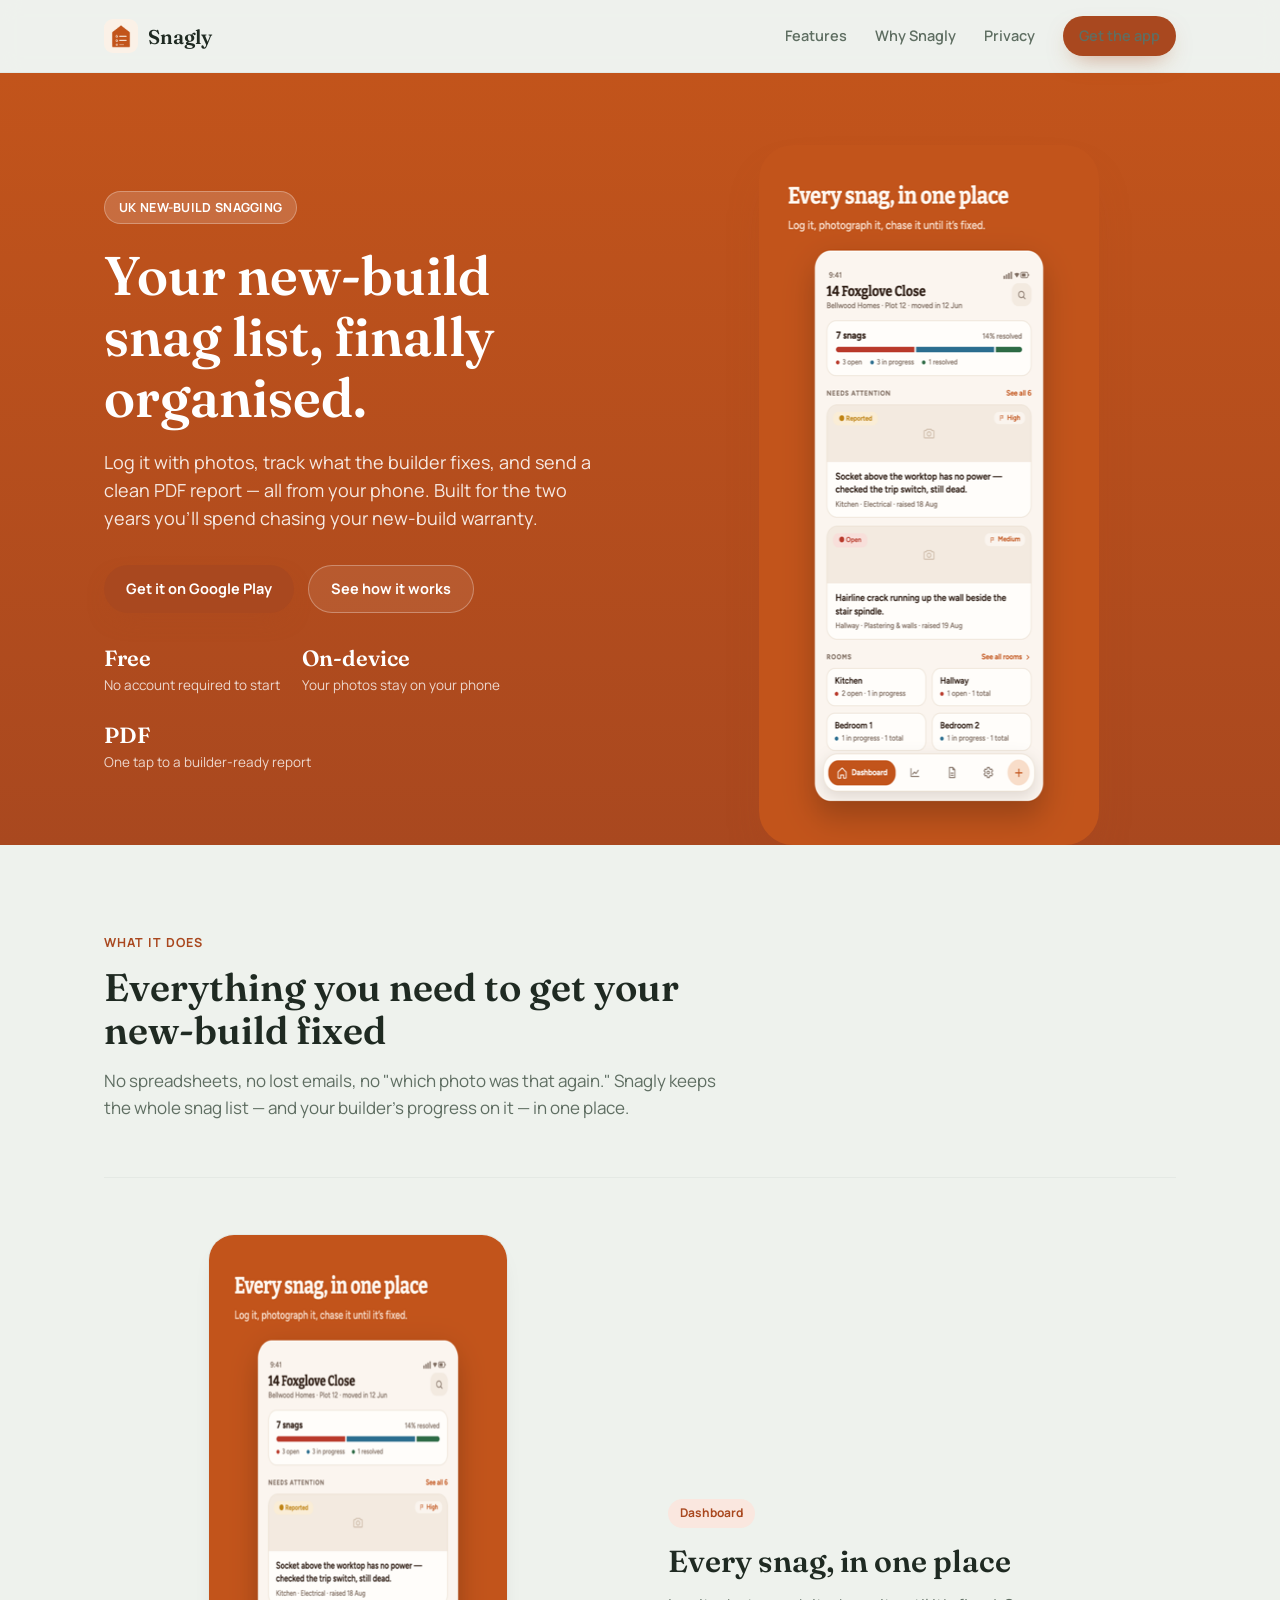
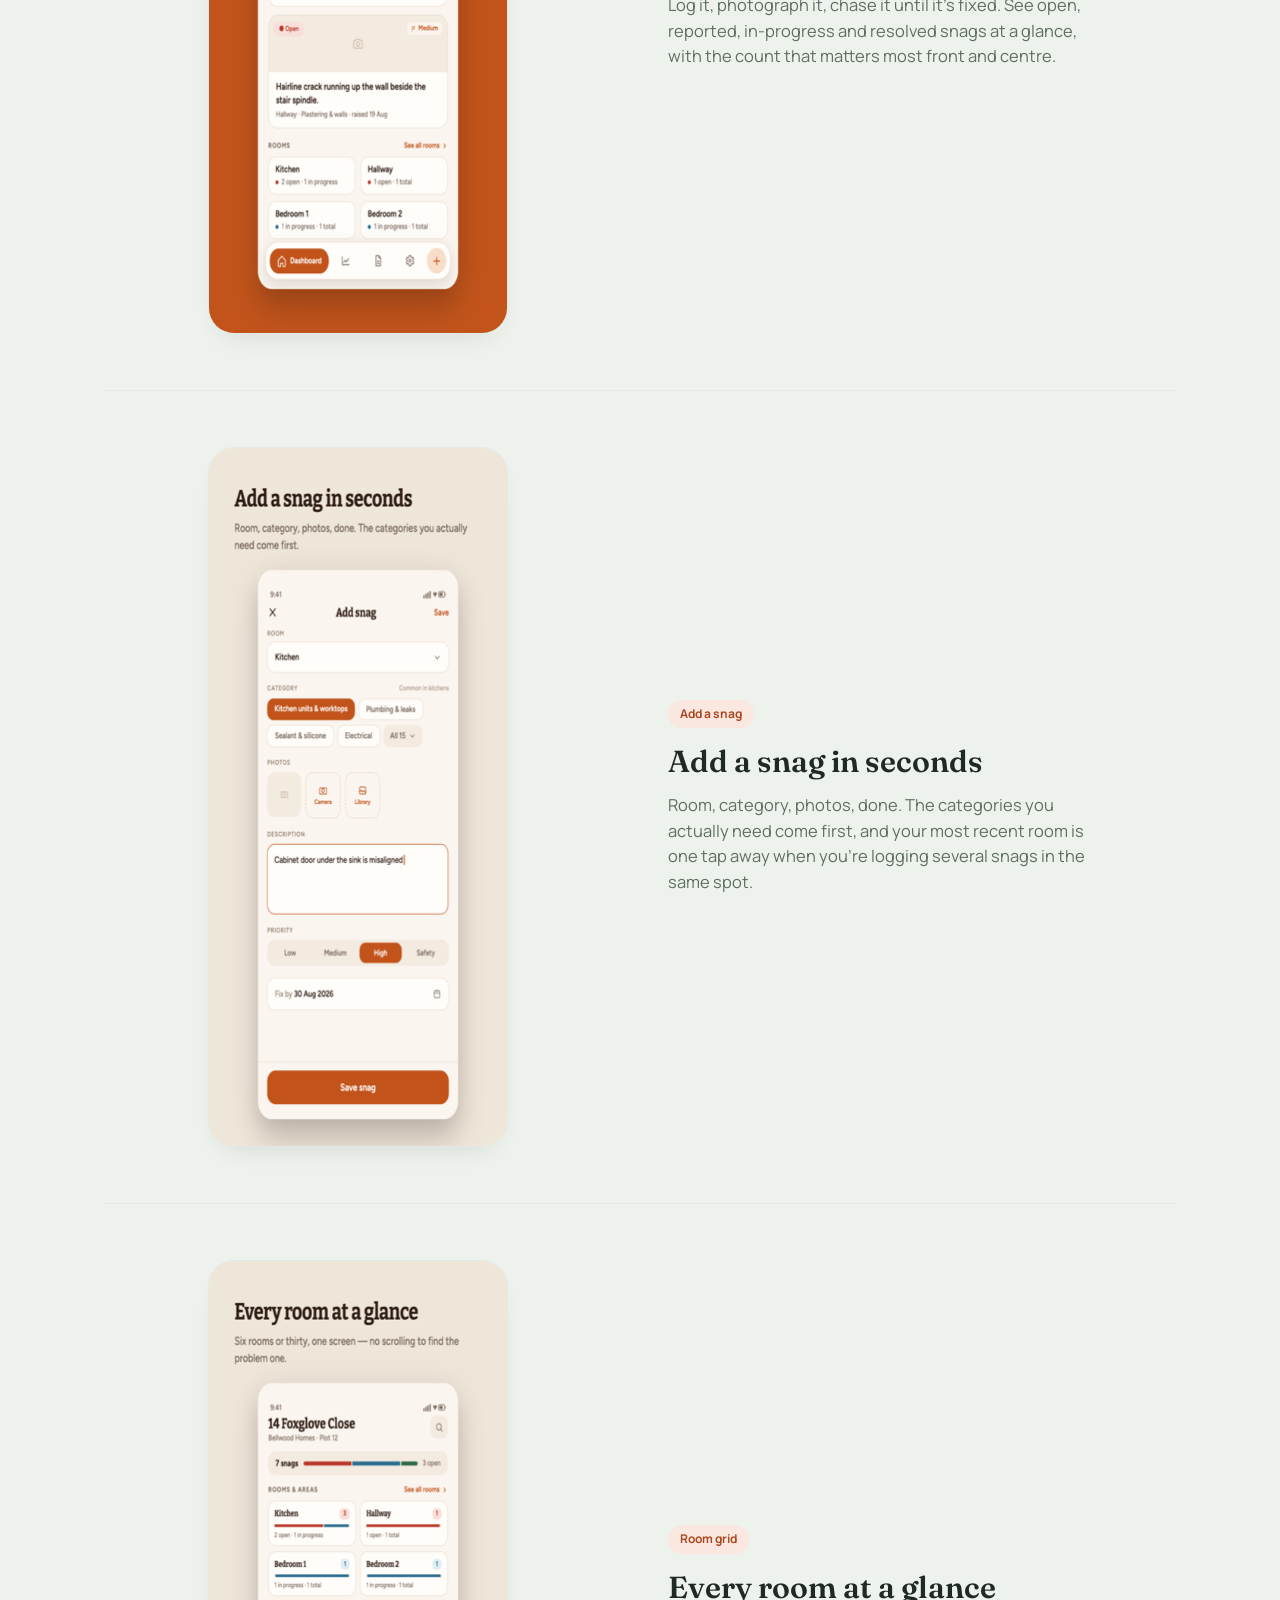
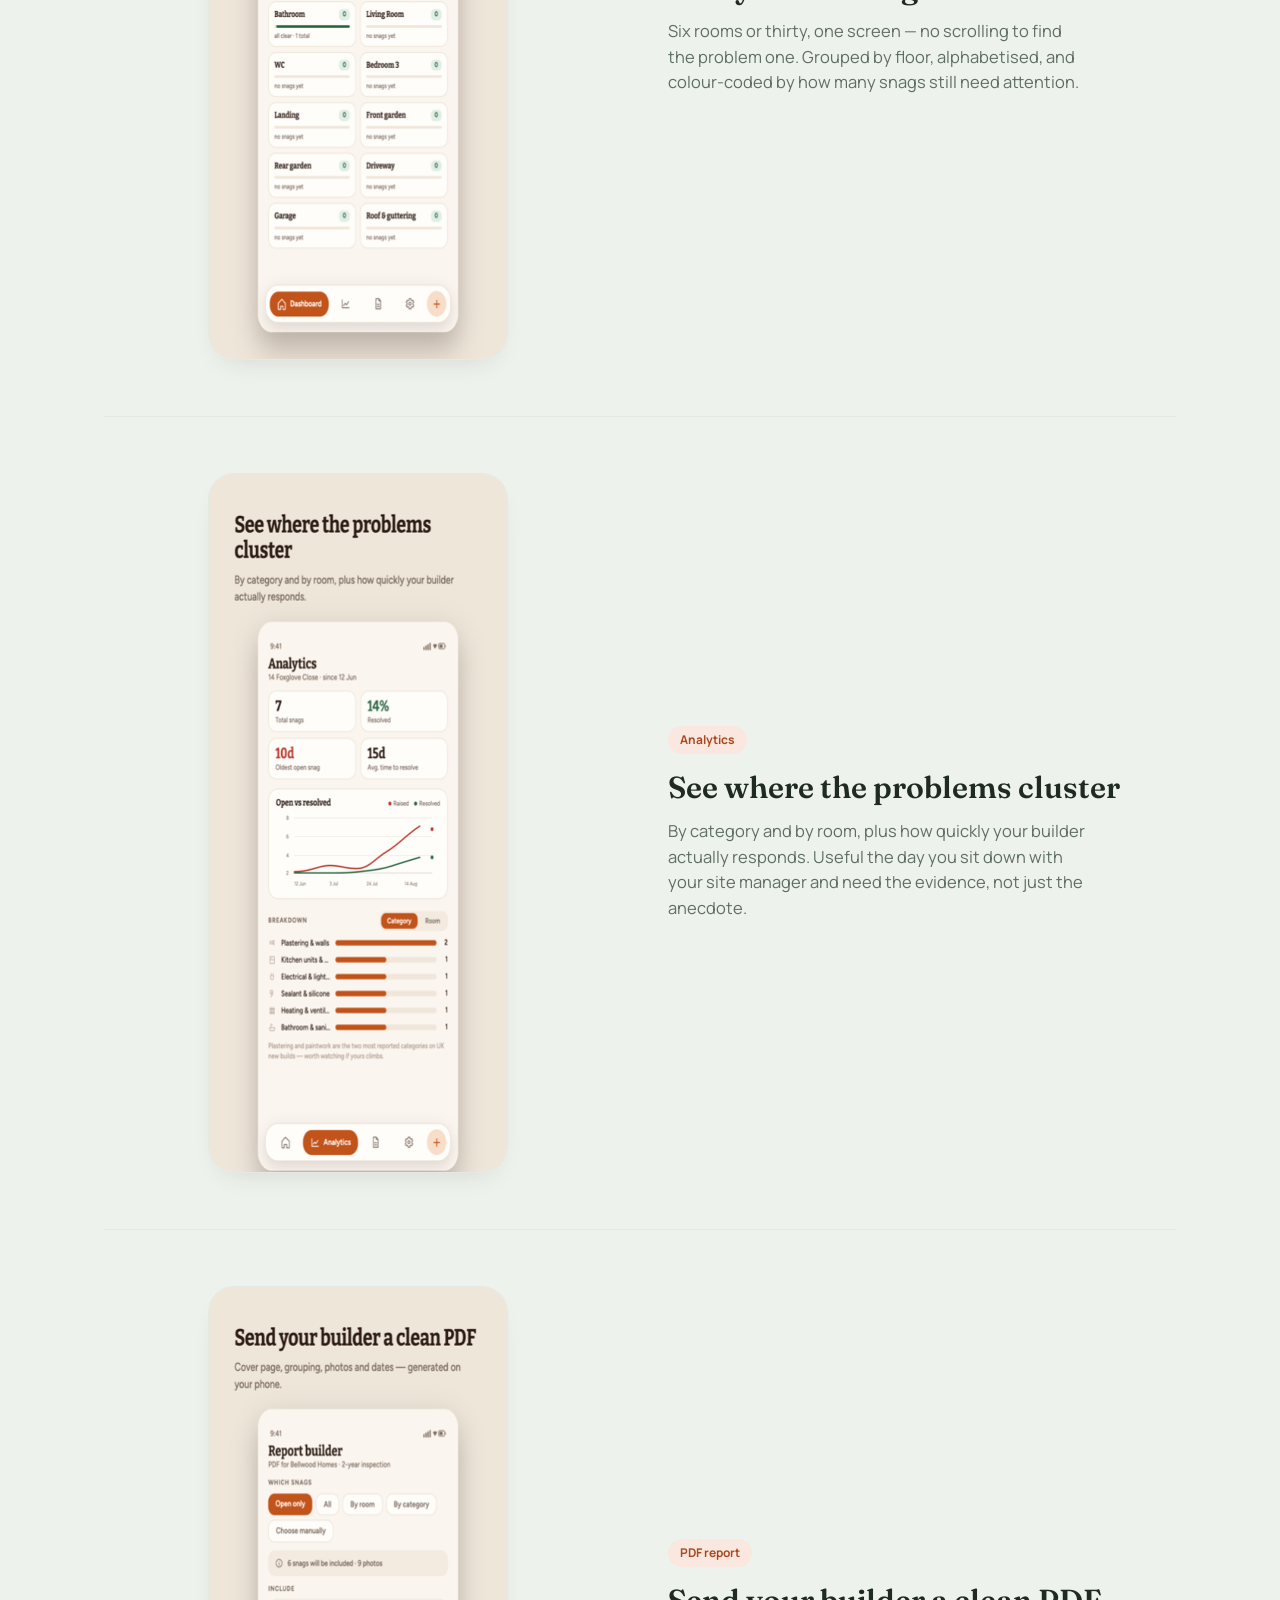
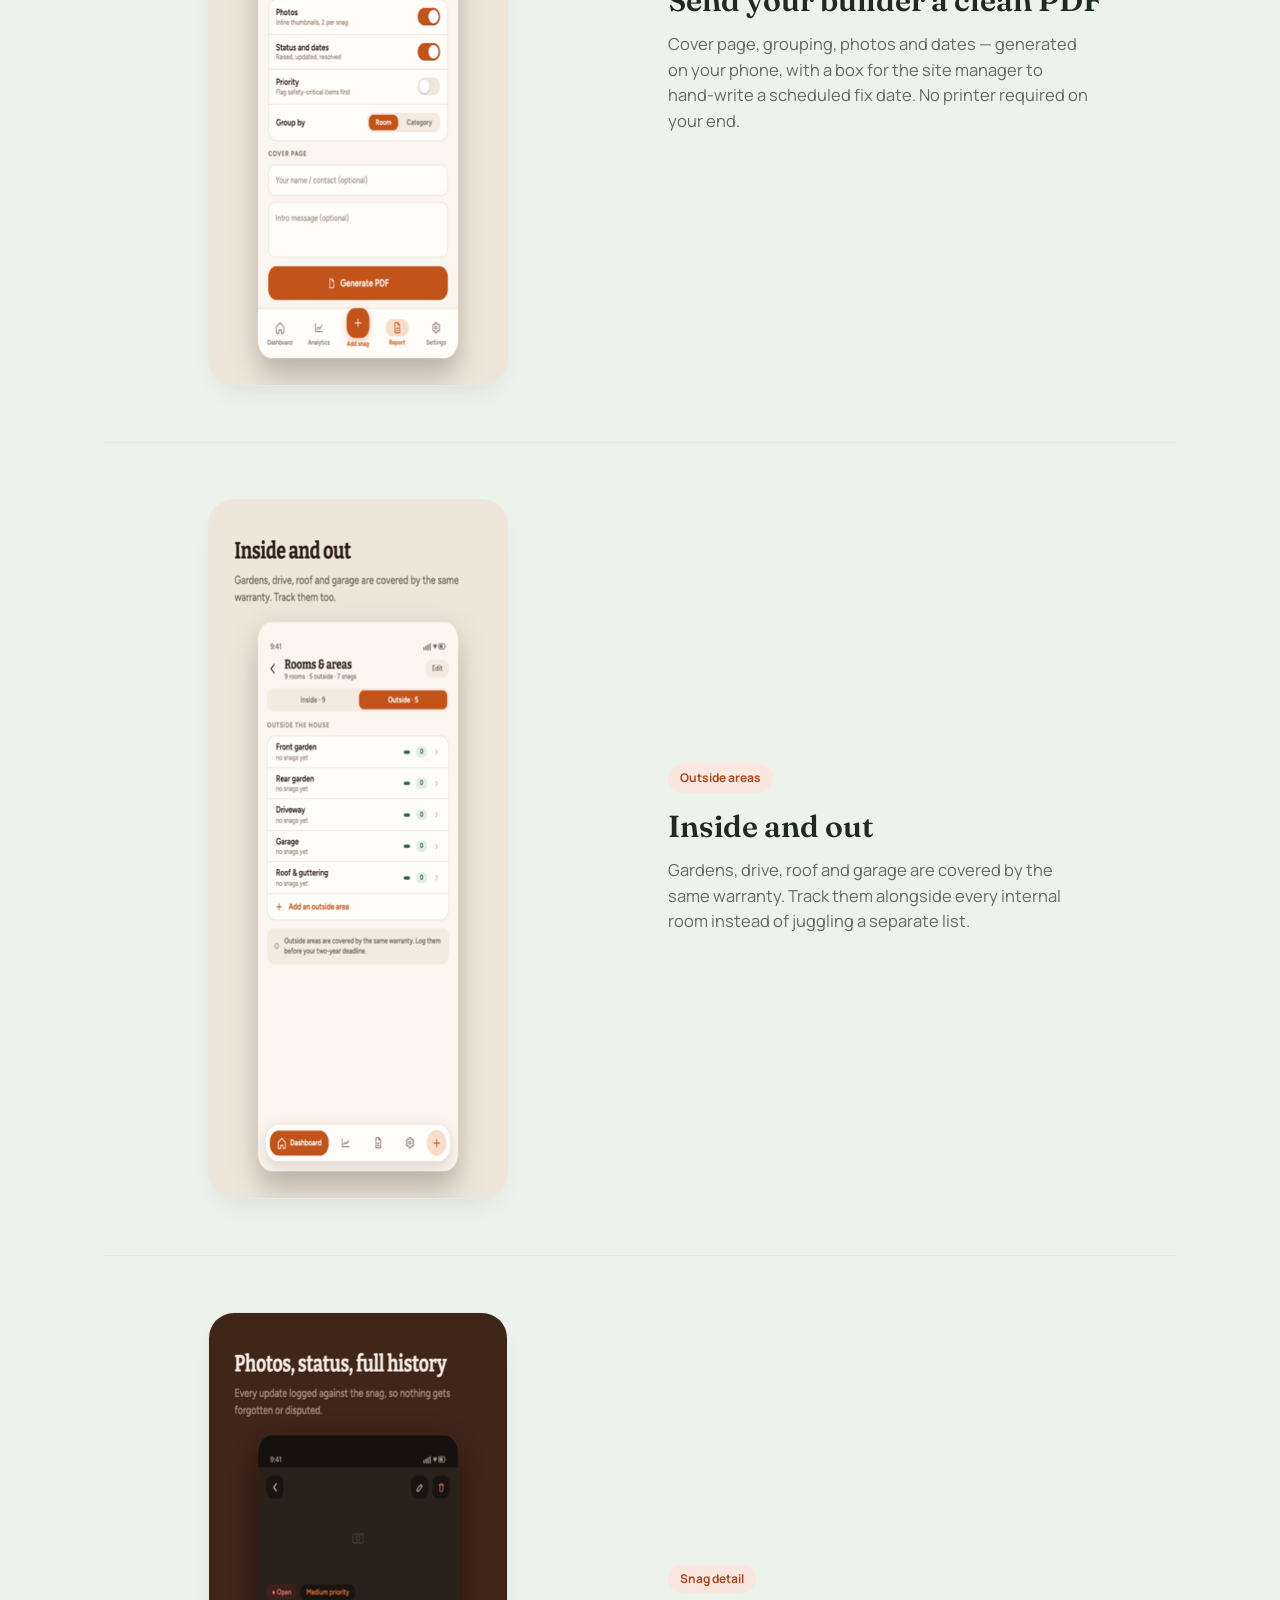
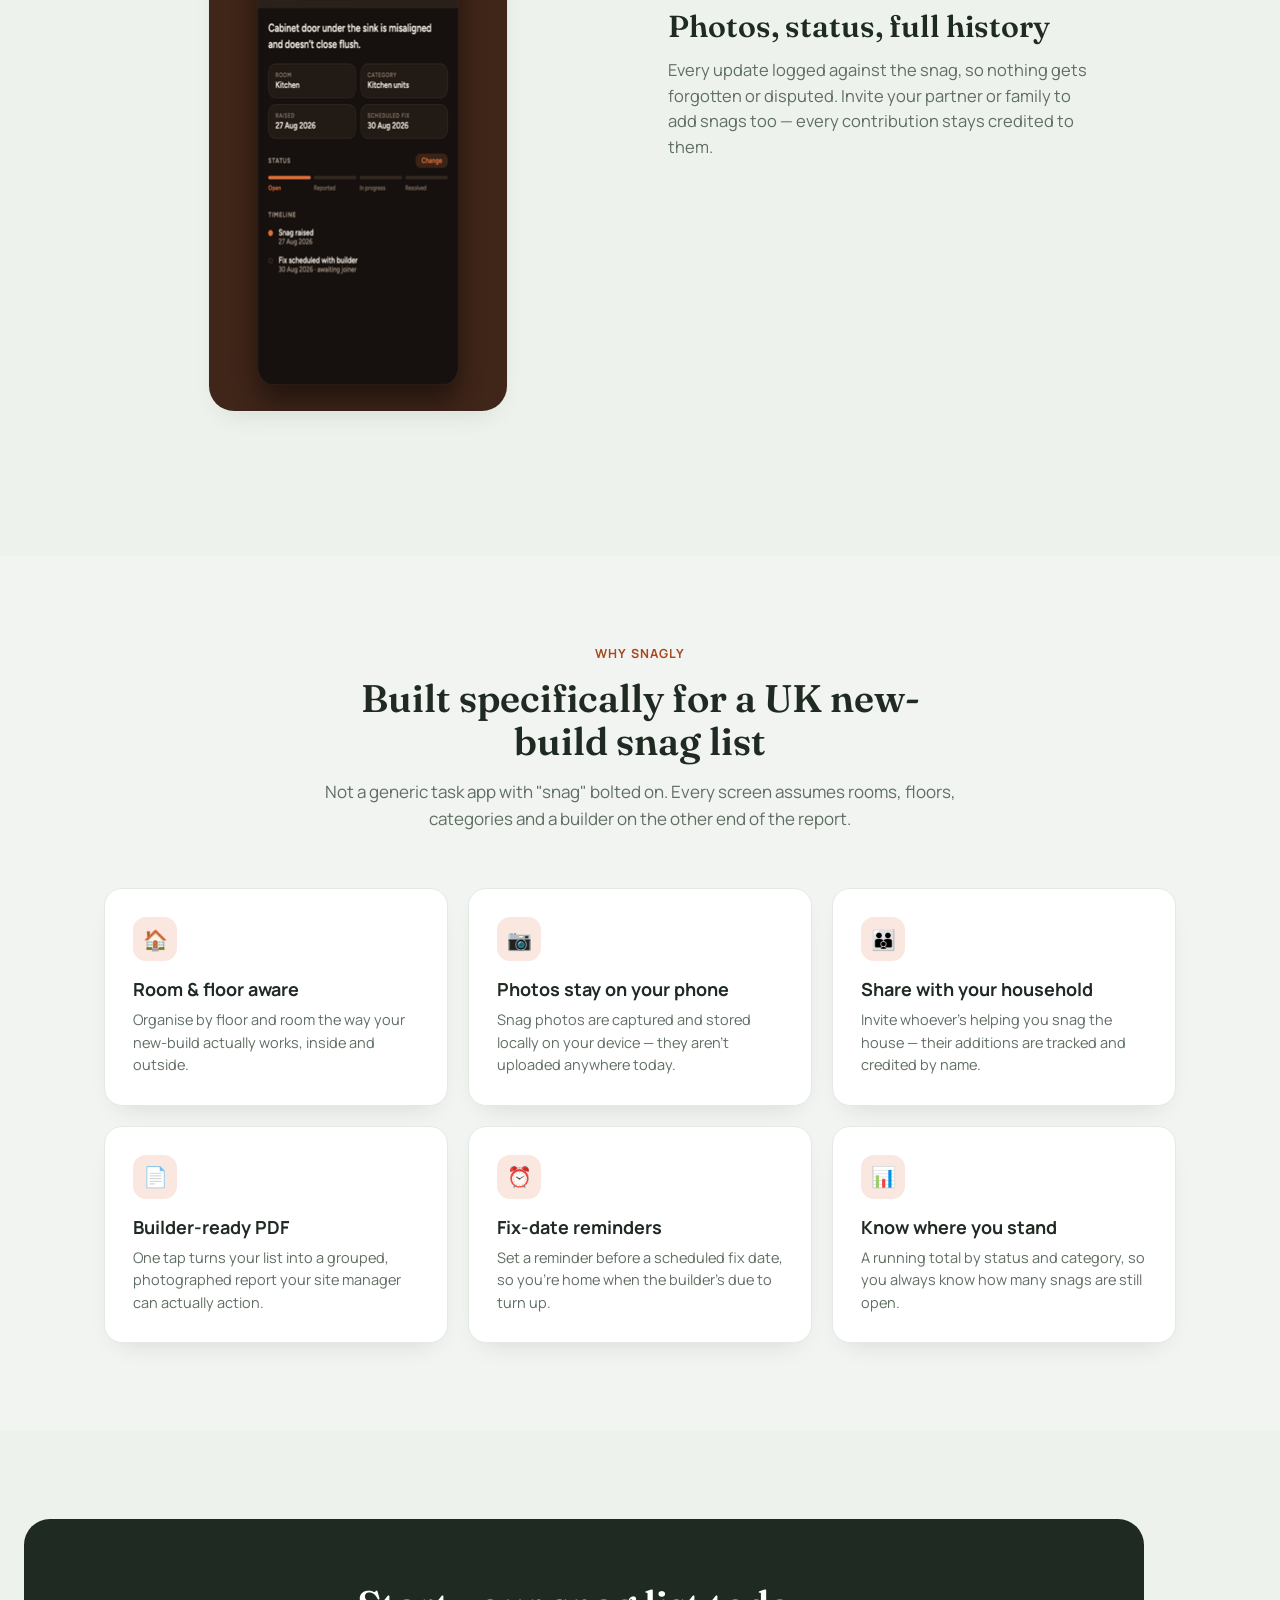
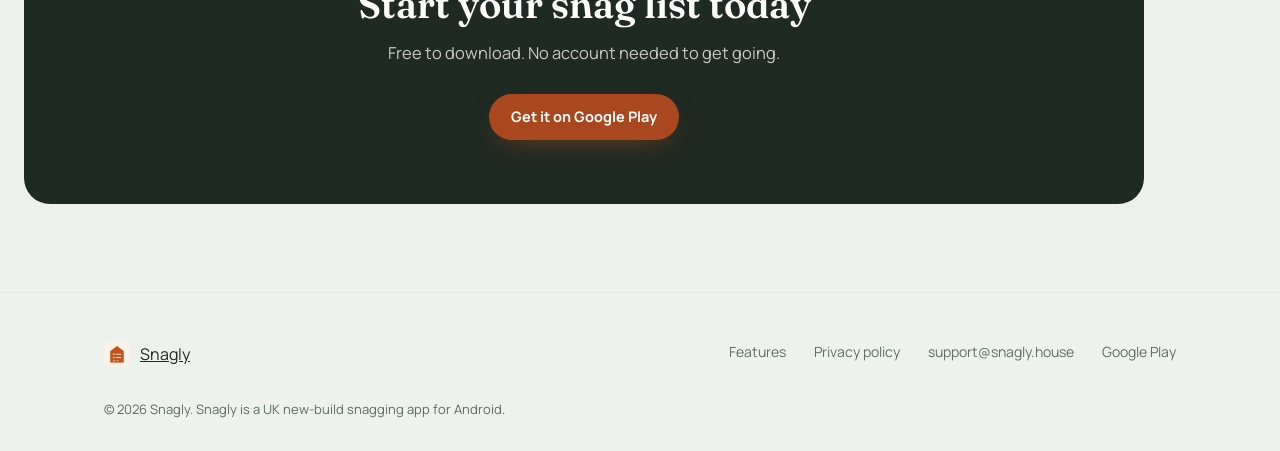
==== index.html @ 3ed6e21a "feat: add Snagly marketing site and privacy policy Landing page and privacy policy for the Play Stor" ====
<!DOCTYPE html>
<html lang="en-GB">
<head>
  <meta charset="UTF-8" />
  <meta name="viewport" content="width=device-width, initial-scale=1" />
  <title>Snagly — Your new-build snag list, finally organised</title>
  <meta name="description" content="Snagly is the UK new-build snagging app. Log defects with photos, track what your builder fixes, and send a clean PDF snag report — straight from your phone." />
  <link rel="canonical" href="https://snagly.house/" />

  <!-- Open Graph -->
  <meta property="og:type" content="website" />
  <meta property="og:site_name" content="Snagly" />
  <meta property="og:title" content="Snagly — Your new-build snag list, finally organised" />
  <meta property="og:description" content="Log it with photos, track what the builder fixes, send a clean PDF report. The snagging app built for UK new-build homeowners." />
  <meta property="og:url" content="https://snagly.house/" />
  <meta property="og:image" content="https://snagly.house/assets/img/icons/icon-512.png" />
  <meta property="og:locale" content="en_GB" />

  <!-- Twitter -->
  <meta name="twitter:card" content="summary_large_image" />
  <meta name="twitter:title" content="Snagly — Your new-build snag list, finally organised" />
  <meta name="twitter:description" content="Log it with photos, track what the builder fixes, send a clean PDF report." />
  <meta name="twitter:image" content="https://snagly.house/assets/img/icons/icon-512.png" />

  <link rel="icon" type="image/png" sizes="32x32" href="assets/img/icons/favicon-32.png" />
  <link rel="apple-touch-icon" href="assets/img/icons/apple-touch-icon.png" />
  <link rel="stylesheet" href="assets/css/style.css" />

  <link rel="preconnect" href="https://fonts.googleapis.com" />
  <link rel="preconnect" href="https://fonts.gstatic.com" crossorigin />
  <link href="https://fonts.googleapis.com/css2?family=Fraunces:opsz,wght@9..144,500;9..144,600;9..144,700&family=Manrope:wght@400;500;600;700;800&display=swap" rel="stylesheet" />

  <script type="application/ld+json">
  {
    "@context": "https://schema.org",
    "@type": "MobileApplication",
    "name": "Snagly",
    "applicationCategory": "Utilities",
    "operatingSystem": "Android",
    "description": "Snagly is the UK new-build snagging app. Log defects with photos, track what your builder fixes, and send a clean PDF snag report straight from your phone.",
    "url": "https://snagly.house/",
    "image": "https://snagly.house/assets/img/icons/icon-512.png",
    "offers": {
      "@type": "Offer",
      "price": "0",
      "priceCurrency": "GBP"
    }
  }
  </script>
</head>
<body>
  <a class="visually-hidden" href="#main">Skip to content</a>

  <header class="site-header">
    <div class="wrap">
      <a class="brand" href="/">
        <img src="assets/img/icons/icon-192.png" alt="" width="34" height="34" />
        <span>Snagly</span>
      </a>
      <nav class="site-nav" aria-label="Primary">
        <a href="#features">Features</a>
        <a href="#why">Why Snagly</a>
        <a href="privacy.html">Privacy</a>
        <a class="btn btn-primary btn-sm" href="https://play.google.com/store/apps/details?id=com.snagly.snagly">Get the app</a>
      </nav>
    </div>
  </header>

  <main id="main">
    <section class="hero">
      <div class="wrap">
        <div class="hero-copy">
          <span class="eyebrow">UK new-build snagging</span>
          <h1>Your new-build snag list, finally organised.</h1>
          <p class="hero-sub">Log it with photos, track what the builder fixes, and send a clean PDF report — all from your phone. Built for the two years you'll spend chasing your new-build warranty.</p>
          <div class="hero-ctas">
            <a class="btn btn-primary" href="https://play.google.com/store/apps/details?id=com.snagly.snagly">Get it on Google Play</a>
            <a class="btn btn-ghost" href="#features">See how it works</a>
          </div>
          <div class="hero-proof">
            <div><strong>Free</strong>No account required to start</div>
            <div><strong>On-device</strong>Your photos stay on your phone</div>
            <div><strong>PDF</strong>One tap to a builder-ready report</div>
          </div>
        </div>
        <div class="hero-shot">
          <img src="assets/img/screenshots/dashboard.png" alt="Snagly dashboard showing every logged snag grouped by status" width="393" height="700" loading="eager" />
        </div>
      </div>
    </section>

    <section id="features">
      <div class="wrap">
        <div class="section-head">
          <span class="section-label">What it does</span>
          <h2>Everything you need to get your new-build fixed</h2>
          <p>No spreadsheets, no lost emails, no "which photo was that again." Snagly keeps the whole snag list — and your builder's progress on it — in one place.</p>
        </div>

        <div class="feature-row">
          <div class="feature-shot">
            <img src="assets/img/screenshots/dashboard.png" alt="Dashboard listing every snag with its room, status and photo count" width="393" height="700" loading="lazy" />
          </div>
          <div class="feature-copy">
            <span class="feature-kicker">Dashboard</span>
            <h3>Every snag, in one place</h3>
            <p>Log it, photograph it, chase it until it's fixed. See open, reported, in-progress and resolved snags at a glance, with the count that matters most front and centre.</p>
          </div>
        </div>

        <div class="feature-row reverse">
          <div class="feature-shot">
            <img src="assets/img/screenshots/add-snag.png" alt="Add snag screen with room, category and photo picker" width="393" height="700" loading="lazy" />
          </div>
          <div class="feature-copy">
            <span class="feature-kicker">Add a snag</span>
            <h3>Add a snag in seconds</h3>
            <p>Room, category, photos, done. The categories you actually need come first, and your most recent room is one tap away when you're logging several snags in the same spot.</p>
          </div>
        </div>

        <div class="feature-row">
          <div class="feature-shot">
            <img src="assets/img/screenshots/room-grid.png" alt="Room grid showing every room and its snag count, organised by floor" width="393" height="700" loading="lazy" />
          </div>
          <div class="feature-copy">
            <span class="feature-kicker">Room grid</span>
            <h3>Every room at a glance</h3>
            <p>Six rooms or thirty, one screen — no scrolling to find the problem one. Grouped by floor, alphabetised, and colour-coded by how many snags still need attention.</p>
          </div>
        </div>

        <div class="feature-row reverse">
          <div class="feature-shot">
            <img src="assets/img/screenshots/analytics.png" alt="Analytics screen showing snag counts by category and by room" width="393" height="700" loading="lazy" />
          </div>
          <div class="feature-copy">
            <span class="feature-kicker">Analytics</span>
            <h3>See where the problems cluster</h3>
            <p>By category and by room, plus how quickly your builder actually responds. Useful the day you sit down with your site manager and need the evidence, not just the anecdote.</p>
          </div>
        </div>

        <div class="feature-row">
          <div class="feature-shot">
            <img src="assets/img/screenshots/report.png" alt="Generated PDF snag report with cover page and grouped snags" width="393" height="700" loading="lazy" />
          </div>
          <div class="feature-copy">
            <span class="feature-kicker">PDF report</span>
            <h3>Send your builder a clean PDF</h3>
            <p>Cover page, grouping, photos and dates — generated on your phone, with a box for the site manager to hand-write a scheduled fix date. No printer required on your end.</p>
          </div>
        </div>

        <div class="feature-row reverse">
          <div class="feature-shot">
            <img src="assets/img/screenshots/outside.png" alt="Outside areas screen covering garden, driveway, roof and garage" width="393" height="700" loading="lazy" />
          </div>
          <div class="feature-copy">
            <span class="feature-kicker">Outside areas</span>
            <h3>Inside and out</h3>
            <p>Gardens, drive, roof and garage are covered by the same warranty. Track them alongside every internal room instead of juggling a separate list.</p>
          </div>
        </div>

        <div class="feature-row">
          <div class="feature-shot">
            <img src="assets/img/screenshots/snag-detail.png" alt="Snag detail screen with photos, status history and timeline" width="393" height="700" loading="lazy" />
          </div>
          <div class="feature-copy">
            <span class="feature-kicker">Snag detail</span>
            <h3>Photos, status, full history</h3>
            <p>Every update logged against the snag, so nothing gets forgotten or disputed. Invite your partner or family to add snags too — every contribution stays credited to them.</p>
          </div>
        </div>
      </div>
    </section>

    <section id="why" style="background: var(--surface-elevated);">
      <div class="wrap">
        <div class="section-head center">
          <span class="section-label">Why Snagly</span>
          <h2>Built specifically for a UK new-build snag list</h2>
          <p>Not a generic task app with "snag" bolted on. Every screen assumes rooms, floors, categories and a builder on the other end of the report.</p>
        </div>
        <div class="card-grid">
          <div class="card">
            <div class="card-icon">🏠</div>
            <h3>Room &amp; floor aware</h3>
            <p>Organise by floor and room the way your new-build actually works, inside and outside.</p>
          </div>
          <div class="card">
            <div class="card-icon">📷</div>
            <h3>Photos stay on your phone</h3>
            <p>Snag photos are captured and stored locally on your device — they aren't uploaded anywhere today.</p>
          </div>
          <div class="card">
            <div class="card-icon">👪</div>
            <h3>Share with your household</h3>
            <p>Invite whoever's helping you snag the house — their additions are tracked and credited by name.</p>
          </div>
          <div class="card">
            <div class="card-icon">📄</div>
            <h3>Builder-ready PDF</h3>
            <p>One tap turns your list into a grouped, photographed report your site manager can actually action.</p>
          </div>
          <div class="card">
            <div class="card-icon">⏰</div>
            <h3>Fix-date reminders</h3>
            <p>Set a reminder before a scheduled fix date, so you're home when the builder's due to turn up.</p>
          </div>
          <div class="card">
            <div class="card-icon">📊</div>
            <h3>Know where you stand</h3>
            <p>A running total by status and category, so you always know how many snags are still open.</p>
          </div>
        </div>
      </div>
    </section>

    <section aria-labelledby="cta-heading">
      <div class="cta-band wrap" style="padding-left:0;padding-right:0;">
        <h2 id="cta-heading">Start your snag list today</h2>
        <p>Free to download. No account needed to get going.</p>
        <div class="hero-ctas">
          <a class="btn btn-primary" href="https://play.google.com/store/apps/details?id=com.snagly.snagly">Get it on Google Play</a>
        </div>
      </div>
    </section>
  </main>

  <footer class="site-footer">
    <div class="wrap">
      <div class="footer-grid">
        <a class="footer-brand" href="/">
          <img src="assets/img/icons/icon-192.png" alt="" width="26" height="26" />
          <span>Snagly</span>
        </a>
        <nav class="footer-links" aria-label="Footer">
          <a href="#features">Features</a>
          <a href="privacy.html">Privacy policy</a>
          <a href="mailto:support@snagly.house">support@snagly.house</a>
          <a href="https://play.google.com/store/apps/details?id=com.snagly.snagly">Google Play</a>
        </nav>
      </div>
      <p class="footer-meta">© 2026 Snagly. Snagly is a UK new-build snagging app for Android.</p>
    </div>
  </footer>
</body>
</html>
---- assets/css/style.css ----
/* Snagly marketing site — tactile palette, matching the app's own theme
   (lib/theme/app_colors.dart, app_typography.dart). Light mode only; the
   app's dark tokens aren't reproduced here since a marketing site doesn't
   need to track system theme the way the product does. */

:root {
  --bg: #eef2ed;
  --surface: #ffffff;
  --surface-elevated: #f1f4f1;
  --border: #e4e9e4;
  --text-primary: #1f2a22;
  --text-secondary: #5f6e62;
  --text-tertiary: #5c6a60;
  --accent: #a9481f;
  --accent-on: #ffffff;
  --accent-subtle: #fae7df;
  --status-open: #c0492f;
  --status-open-bg: #fbe4dc;
  --status-reported: #c08415;
  --status-reported-bg: #faedd6;
  --status-progress: #2f6d8c;
  --status-progress-bg: #e4eef4;
  --status-resolved: #3e7a55;
  --status-resolved-bg: #e3f0e7;
  --radius-lg: 26px;
  --radius-md: 18px;
  --radius-sm: 12px;
  --shadow-card: 0 12px 28px -16px rgba(31, 42, 34, 0.18);
  --shadow-hero: 0 24px 48px -20px rgba(169, 72, 31, 0.35);
  --max-width: 1120px;
}

* {
  box-sizing: border-box;
}

html {
  scroll-behavior: smooth;
}

body {
  margin: 0;
  background: var(--bg);
  color: var(--text-primary);
  font-family: "Manrope", -apple-system, BlinkMacSystemFont, "Segoe UI",
    sans-serif;
  font-size: 16px;
  line-height: 1.55;
  -webkit-font-smoothing: antialiased;
}

h1,
h2,
h3,
.font-display {
  font-family: "Fraunces", Georgia, "Times New Roman", serif;
  font-weight: 600;
  line-height: 1.12;
  color: var(--text-primary);
  margin: 0;
}

p {
  margin: 0;
}

a {
  color: inherit;
}

img {
  max-width: 100%;
  display: block;
}

.wrap {
  width: 100%;
  max-width: var(--max-width);
  margin: 0 auto;
  padding: 0 24px;
}

.visually-hidden {
  position: absolute;
  width: 1px;
  height: 1px;
  padding: 0;
  margin: -1px;
  overflow: hidden;
  clip: rect(0, 0, 0, 0);
  white-space: nowrap;
  border: 0;
}

/* ---------- Header ---------- */

.site-header {
  position: sticky;
  top: 0;
  z-index: 20;
  background: rgba(238, 242, 237, 0.86);
  backdrop-filter: blur(10px);
  -webkit-backdrop-filter: blur(10px);
  border-bottom: 1px solid var(--border);
}

.site-header .wrap {
  display: flex;
  align-items: center;
  justify-content: space-between;
  height: 72px;
}

.brand {
  display: flex;
  align-items: center;
  gap: 10px;
  text-decoration: none;
}

.brand img {
  width: 34px;
  height: 34px;
  border-radius: 9px;
}

.brand span {
  font-family: "Fraunces", serif;
  font-weight: 600;
  font-size: 20px;
  color: var(--text-primary);
}

.site-nav {
  display: flex;
  align-items: center;
  gap: 28px;
}

.site-nav a {
  text-decoration: none;
  color: var(--text-secondary);
  font-weight: 600;
  font-size: 14.5px;
}

.site-nav a:hover {
  color: var(--accent);
}

.btn {
  display: inline-flex;
  align-items: center;
  justify-content: center;
  gap: 8px;
  padding: 12px 22px;
  border-radius: 999px;
  font-weight: 700;
  font-size: 14.5px;
  text-decoration: none;
  border: none;
  cursor: pointer;
  transition: transform 0.15s ease, box-shadow 0.15s ease;
}

.btn-primary {
  background: var(--accent);
  color: var(--accent-on);
  box-shadow: 0 10px 24px -10px rgba(169, 72, 31, 0.55);
}

.btn-primary:hover {
  transform: translateY(-1px);
  box-shadow: 0 14px 30px -12px rgba(169, 72, 31, 0.6);
}

.btn-ghost {
  background: var(--surface);
  color: var(--text-primary);
  border: 1px solid var(--border);
}

.btn-ghost:hover {
  border-color: var(--accent);
  color: var(--accent);
}

.btn-sm {
  padding: 9px 16px;
  font-size: 13.5px;
}

/* ---------- Hero ---------- */

.hero {
  background: linear-gradient(180deg, #c2541b 0%, #a9481f 100%);
  color: #fff;
  padding: 72px 0 0;
  overflow: hidden;
}

.hero .wrap {
  display: grid;
  grid-template-columns: 1.05fr 0.95fr;
  align-items: end;
  gap: 32px;
}

.hero-copy {
  padding-bottom: 72px;
}

.eyebrow {
  display: inline-flex;
  align-items: center;
  gap: 8px;
  background: rgba(255, 255, 255, 0.16);
  border: 1px solid rgba(255, 255, 255, 0.28);
  color: #fff;
  padding: 6px 14px;
  border-radius: 999px;
  font-size: 12.5px;
  font-weight: 700;
  letter-spacing: 0.3px;
  text-transform: uppercase;
  margin-bottom: 22px;
}

.hero h1 {
  font-size: clamp(2.4rem, 4.4vw, 3.4rem);
  color: #fff;
  max-width: 12ch;
}

.hero-sub {
  margin-top: 20px;
  font-size: 18px;
  color: rgba(255, 255, 255, 0.88);
  max-width: 46ch;
}

.hero-ctas {
  margin-top: 32px;
  display: flex;
  flex-wrap: wrap;
  gap: 14px;
}

.hero .btn-ghost {
  background: rgba(255, 255, 255, 0.08);
  color: #fff;
  border-color: rgba(255, 255, 255, 0.3);
}

.hero .btn-ghost:hover {
  border-color: #fff;
  color: #fff;
}

.hero-proof {
  margin-top: 28px;
  display: flex;
  gap: 22px;
  flex-wrap: wrap;
  font-size: 13.5px;
  color: rgba(255, 255, 255, 0.78);
}

.hero-proof strong {
  color: #fff;
  display: block;
  font-family: "Fraunces", serif;
  font-size: 22px;
  font-weight: 600;
}

.hero-shot {
  display: flex;
  justify-content: center;
}

.hero-shot img {
  width: 100%;
  max-width: 340px;
  border-radius: 34px;
  box-shadow: var(--shadow-hero);
}

/* ---------- Sections ---------- */

section {
  padding: 88px 0;
}

.section-label {
  font-size: 12.5px;
  font-weight: 700;
  letter-spacing: 1px;
  text-transform: uppercase;
  color: var(--accent);
  margin-bottom: 14px;
  display: block;
}

.section-head {
  max-width: 640px;
  margin-bottom: 56px;
}

.section-head h2 {
  font-size: clamp(1.9rem, 3vw, 2.5rem);
}

.section-head p {
  margin-top: 16px;
  font-size: 17px;
  color: var(--text-secondary);
}

.section-head.center {
  margin-left: auto;
  margin-right: auto;
  text-align: center;
}

/* Feature rows — alternating screenshot/copy, reused for each app screen */

.feature-row {
  display: grid;
  grid-template-columns: 1fr 1fr;
  align-items: center;
  gap: 56px;
  padding: 56px 0;
  border-top: 1px solid var(--border);
}

.feature-row:first-of-type {
  border-top: none;
}

.feature-row.reverse .feature-copy {
  order: 2;
}

.feature-row.reverse .feature-shot {
  order: 1;
}

.feature-shot {
  display: flex;
  justify-content: center;
}

.feature-shot img {
  width: 100%;
  max-width: 300px;
  border-radius: 26px;
  box-shadow: var(--shadow-card);
  border: 1px solid var(--border);
}

.feature-kicker {
  display: inline-flex;
  align-items: center;
  gap: 8px;
  background: var(--accent-subtle);
  color: var(--accent);
  padding: 5px 12px;
  border-radius: 999px;
  font-size: 12px;
  font-weight: 700;
  margin-bottom: 16px;
}

.feature-copy h3 {
  font-size: clamp(1.5rem, 2.4vw, 1.9rem);
}

.feature-copy p {
  margin-top: 14px;
  font-size: 16.5px;
  color: var(--text-secondary);
  max-width: 42ch;
}

/* ---------- Grid feature cards (why snagly) ---------- */

.card-grid {
  display: grid;
  grid-template-columns: repeat(3, 1fr);
  gap: 20px;
}

.card {
  background: var(--surface);
  border: 1px solid var(--border);
  border-radius: var(--radius-md);
  padding: 28px;
  box-shadow: var(--shadow-card);
}

.card-icon {
  width: 44px;
  height: 44px;
  border-radius: 13px;
  background: var(--accent-subtle);
  display: flex;
  align-items: center;
  justify-content: center;
  font-size: 20px;
  margin-bottom: 18px;
}

.card h3 {
  font-size: 18px;
  font-weight: 700;
  font-family: "Manrope", sans-serif;
}

.card p {
  margin-top: 10px;
  font-size: 14.5px;
  color: var(--text-secondary);
}

/* ---------- Status strip (visual echo of the app's totals strip) ---------- */

.status-strip {
  display: grid;
  grid-template-columns: repeat(4, 1fr);
  gap: 10px;
  margin-top: 8px;
}

.status-cell {
  border-radius: 15px;
  padding: 14px 16px;
}

.status-cell strong {
  display: block;
  font-family: "Fraunces", serif;
  font-size: 22px;
  font-weight: 600;
}

.status-cell span {
  font-size: 11px;
  font-weight: 700;
  letter-spacing: 0.4px;
  text-transform: uppercase;
  opacity: 0.85;
}

.status-cell.open {
  background: var(--status-open-bg);
  color: var(--status-open);
}

.status-cell.reported {
  background: var(--status-reported-bg);
  color: var(--status-reported);
}

.status-cell.progress {
  background: var(--status-progress-bg);
  color: var(--status-progress);
}

.status-cell.resolved {
  background: var(--status-resolved-bg);
  color: var(--status-resolved);
}

/* ---------- CTA band ---------- */

.cta-band {
  background: var(--text-primary);
  color: #fff;
  border-radius: var(--radius-lg);
  padding: 64px 48px;
  text-align: center;
  margin: 0 24px;
}

.cta-band h2 {
  color: #fff;
  font-size: clamp(1.9rem, 3vw, 2.4rem);
}

.cta-band p {
  margin-top: 14px;
  color: rgba(255, 255, 255, 0.75);
  font-size: 16.5px;
}

.cta-band .hero-ctas {
  justify-content: center;
  margin-top: 28px;
}

/* ---------- Footer ---------- */

.site-footer {
  border-top: 1px solid var(--border);
  padding: 48px 0 32px;
}

.footer-grid {
  display: flex;
  justify-content: space-between;
  align-items: flex-start;
  flex-wrap: wrap;
  gap: 24px;
}

.footer-brand {
  display: flex;
  align-items: center;
  gap: 10px;
}

.footer-brand img {
  width: 26px;
  height: 26px;
  border-radius: 7px;
}

.footer-links {
  display: flex;
  gap: 28px;
  flex-wrap: wrap;
  font-size: 14px;
}

.footer-links a {
  text-decoration: none;
  color: var(--text-secondary);
}

.footer-links a:hover {
  color: var(--accent);
}

.footer-meta {
  margin-top: 32px;
  font-size: 13px;
  color: var(--text-tertiary);
}

/* ---------- Policy pages ---------- */

.policy {
  padding: 56px 0 96px;
}

.policy .wrap {
  max-width: 780px;
}

.policy h1 {
  font-size: clamp(2rem, 3.4vw, 2.6rem);
}

.policy .updated {
  margin-top: 10px;
  color: var(--text-tertiary);
  font-size: 14px;
}

.policy-summary {
  margin-top: 32px;
  background: var(--surface);
  border: 1px solid var(--border);
  border-radius: var(--radius-md);
  padding: 24px 28px;
  box-shadow: var(--shadow-card);
}

.policy-summary h2 {
  font-size: 15px;
  text-transform: uppercase;
  letter-spacing: 0.6px;
  color: var(--accent);
  font-family: "Manrope", sans-serif;
  font-weight: 700;
}

.policy-summary ul {
  margin: 14px 0 0;
  padding-left: 20px;
  color: var(--text-secondary);
  font-size: 15px;
}

.policy-summary li {
  margin-bottom: 8px;
}

.policy article {
  margin-top: 48px;
}

.policy h2 {
  font-size: 22px;
  margin-top: 44px;
  margin-bottom: 14px;
}

.policy h2:first-child {
  margin-top: 0;
}

.policy h3 {
  font-size: 17px;
  font-family: "Manrope", sans-serif;
  font-weight: 700;
  margin-top: 26px;
  margin-bottom: 8px;
}

.policy p {
  color: var(--text-secondary);
  font-size: 16px;
  margin-bottom: 14px;
}

.policy ul {
  color: var(--text-secondary);
  font-size: 16px;
  padding-left: 22px;
  margin-bottom: 14px;
}

.policy li {
  margin-bottom: 8px;
}

.policy strong {
  color: var(--text-primary);
}

.policy table {
  width: 100%;
  border-collapse: collapse;
  margin: 18px 0 24px;
  font-size: 14.5px;
}

.policy th,
.policy td {
  text-align: left;
  padding: 10px 12px;
  border: 1px solid var(--border);
  vertical-align: top;
}

.policy th {
  background: var(--surface-elevated);
  font-family: "Manrope", sans-serif;
  color: var(--text-primary);
}

.policy a {
  color: var(--accent);
  font-weight: 600;
}

.back-link {
  display: inline-flex;
  align-items: center;
  gap: 6px;
  margin-top: 8px;
  font-size: 14px;
  font-weight: 700;
  color: var(--accent);
  text-decoration: none;
}

/* ---------- Responsive ---------- */

@media (max-width: 880px) {
  .hero .wrap {
    grid-template-columns: 1fr;
  }

  .hero-copy {
    padding-bottom: 32px;
  }

  .hero-shot {
    padding-bottom: 32px;
  }

  .feature-row {
    grid-template-columns: 1fr;
    gap: 28px;
  }

  .feature-row.reverse .feature-copy,
  .feature-row.reverse .feature-shot {
    order: initial;
  }

  .card-grid {
    grid-template-columns: 1fr 1fr;
  }

  .status-strip {
    grid-template-columns: repeat(2, 1fr);
  }

  .site-nav a:not(.btn) {
    display: none;
  }

  .cta-band {
    margin: 0 16px;
    padding: 48px 24px;
  }
}

@media (max-width: 560px) {
  .card-grid {
    grid-template-columns: 1fr;
  }

  section {
    padding: 64px 0;
  }
}
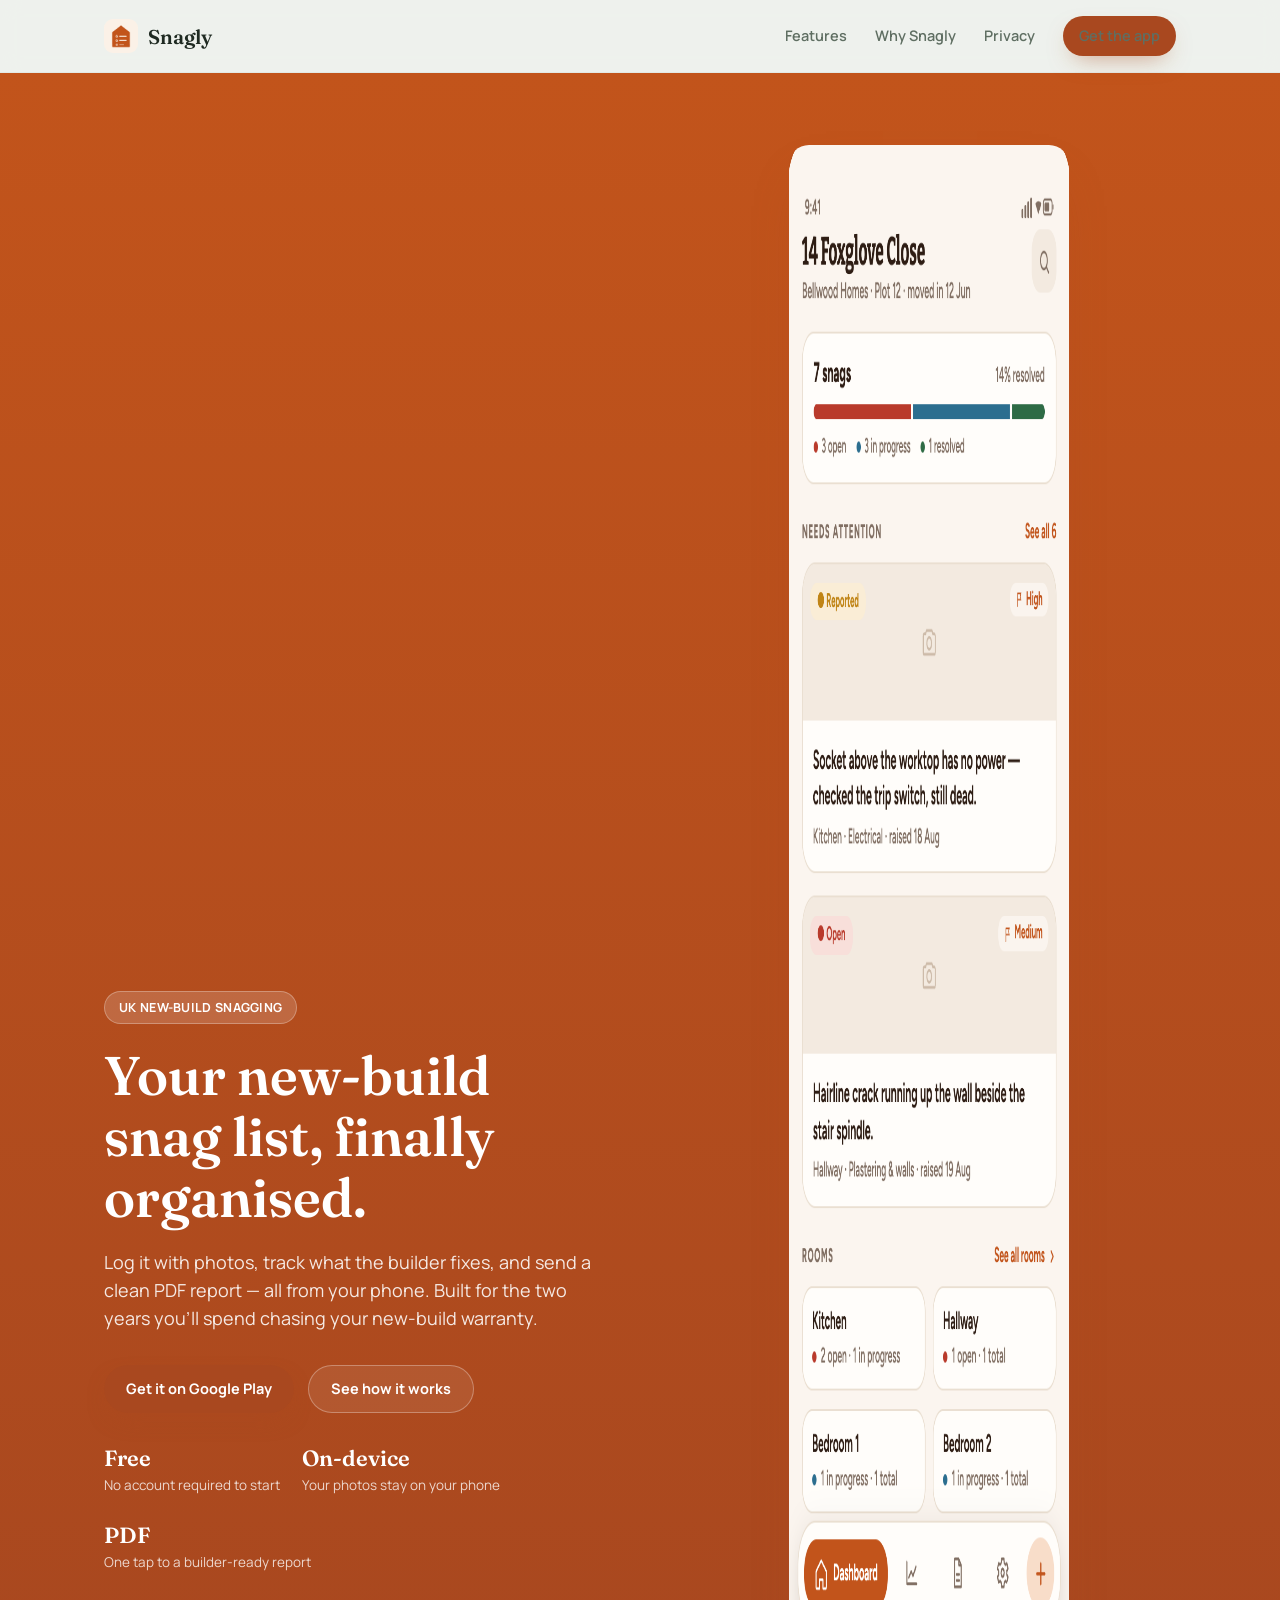
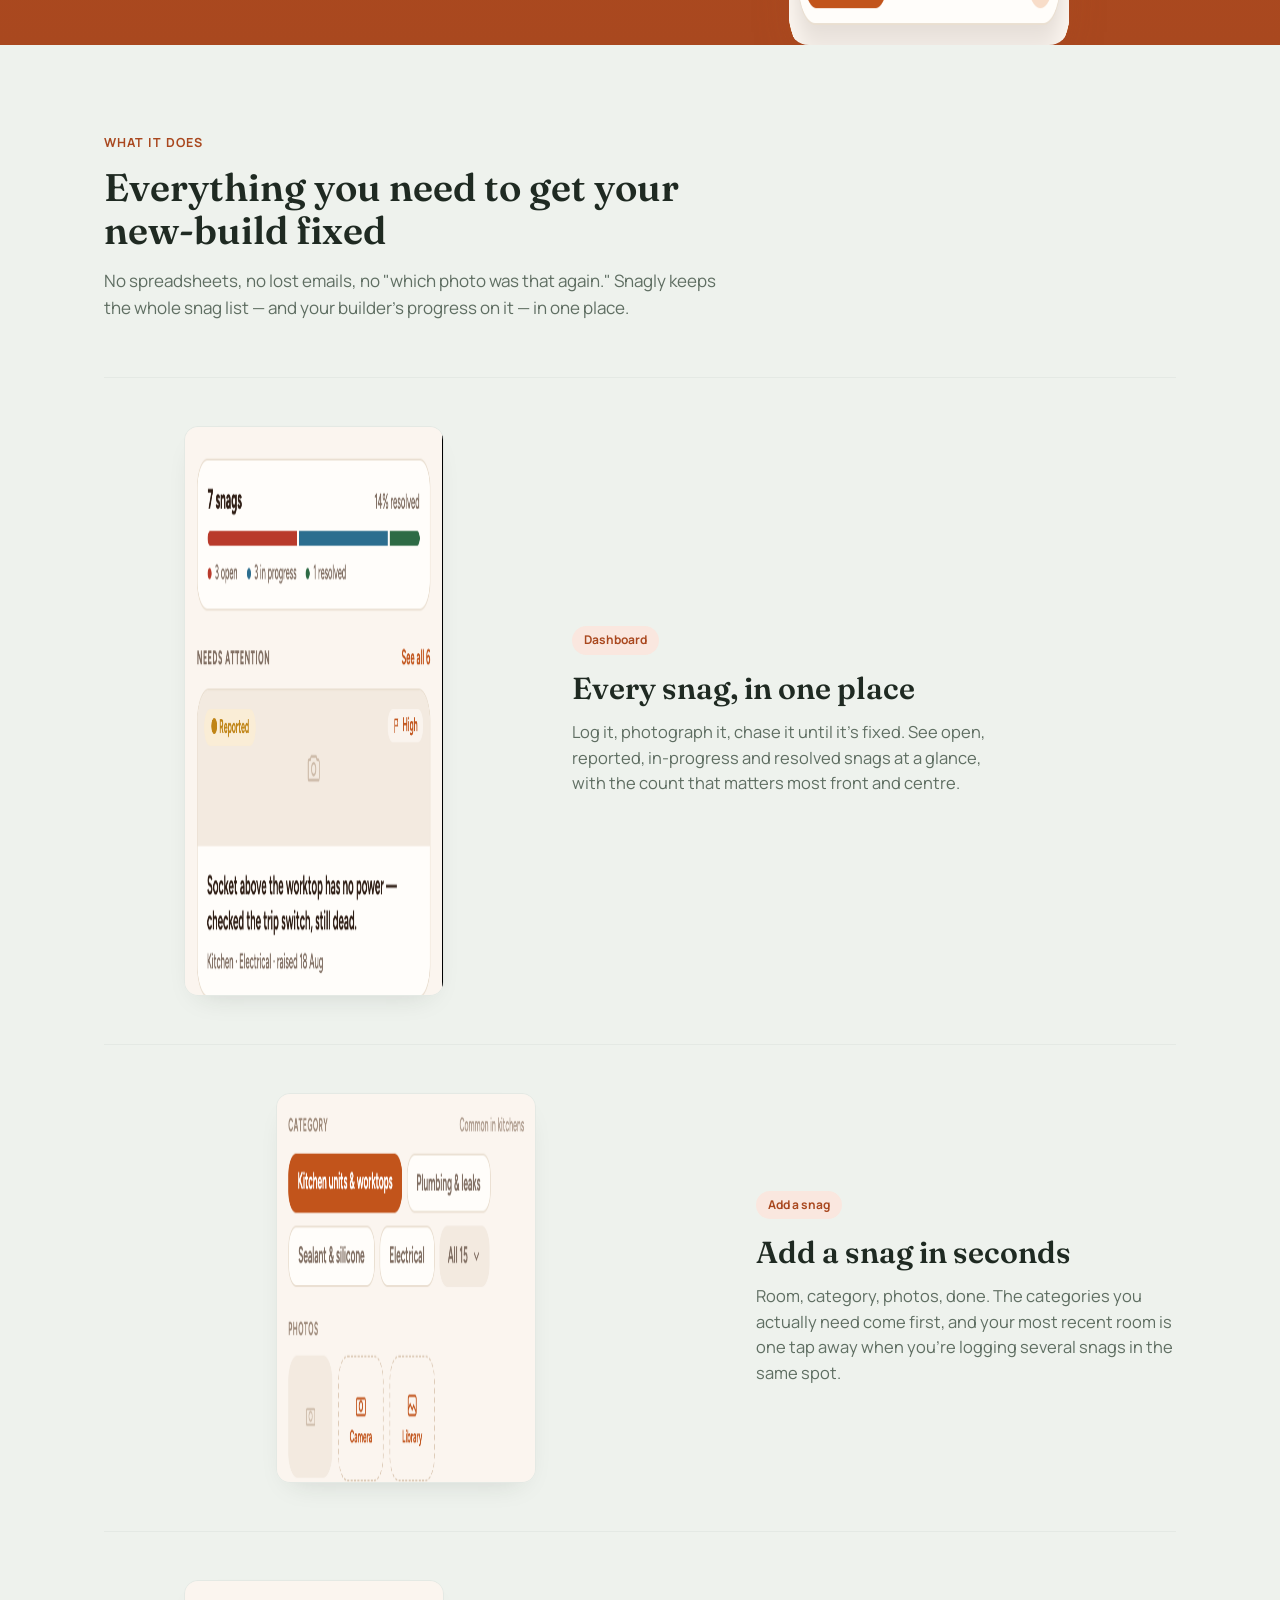
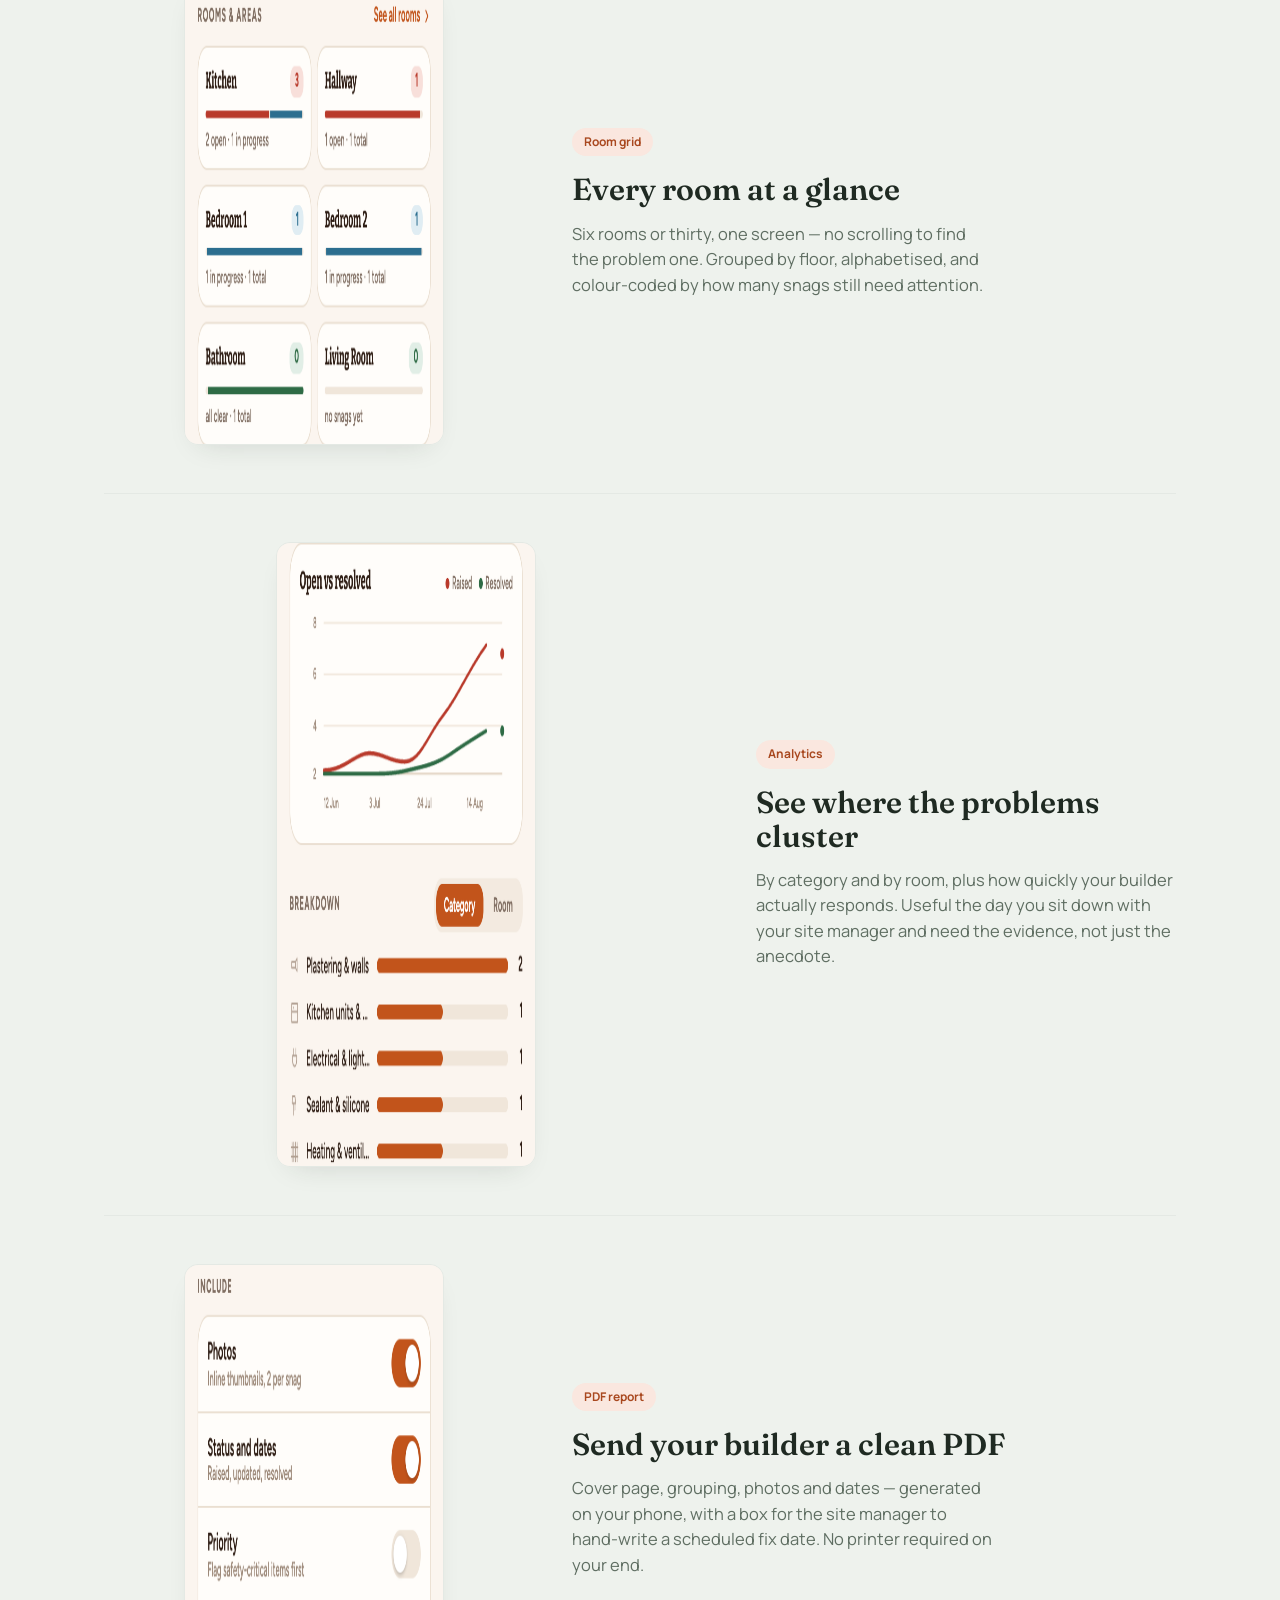
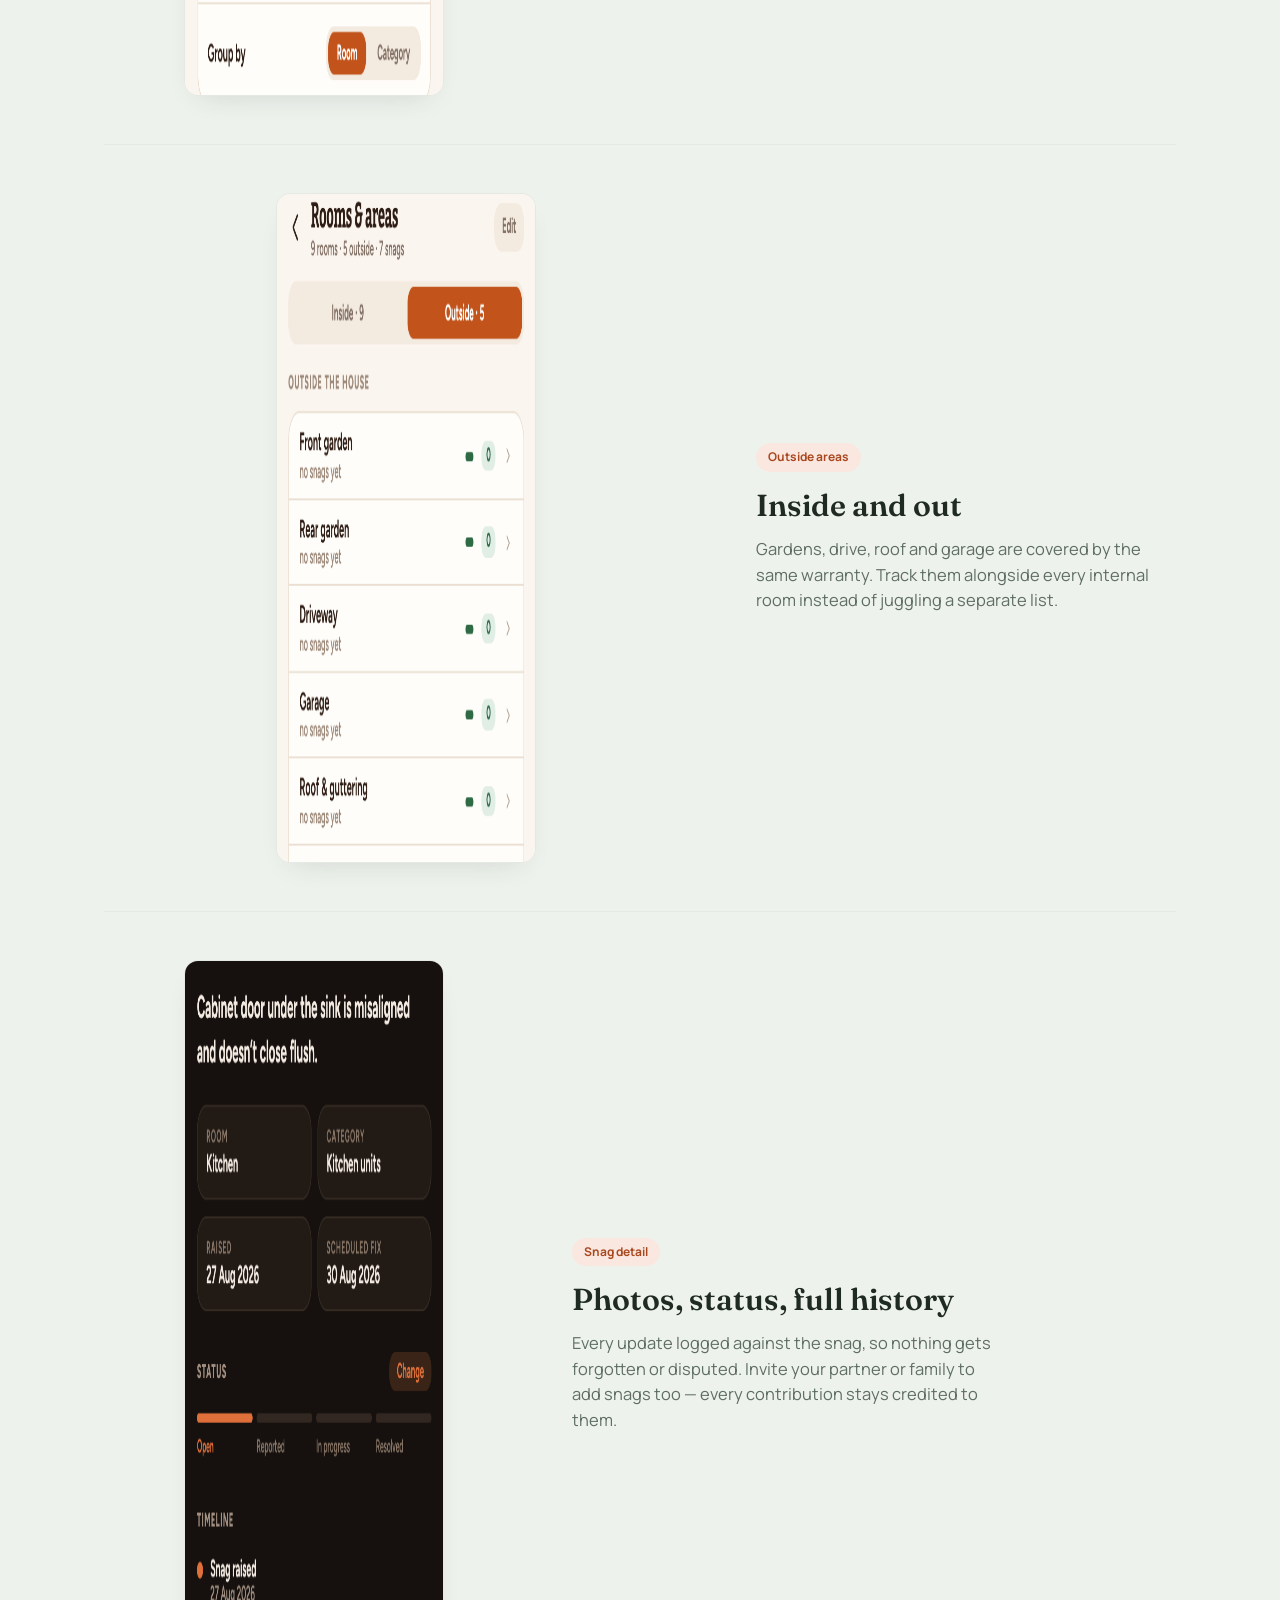
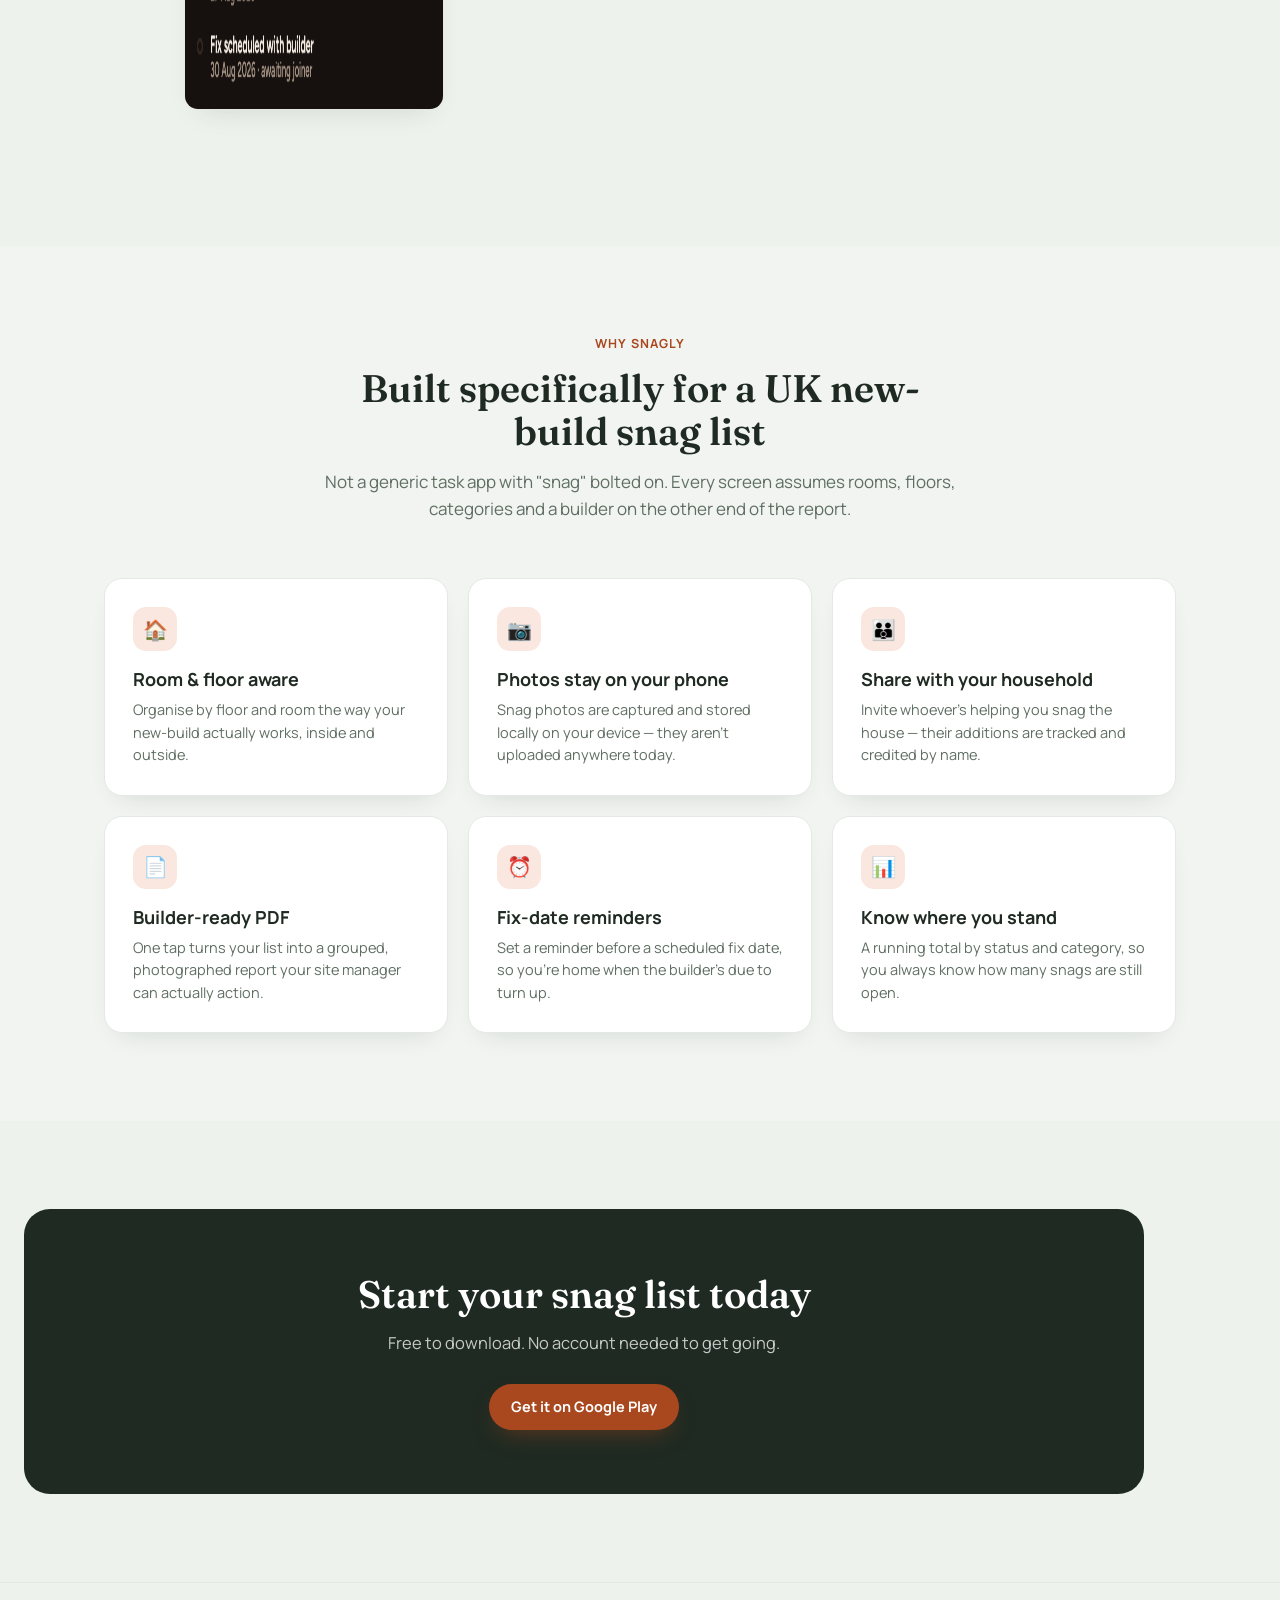
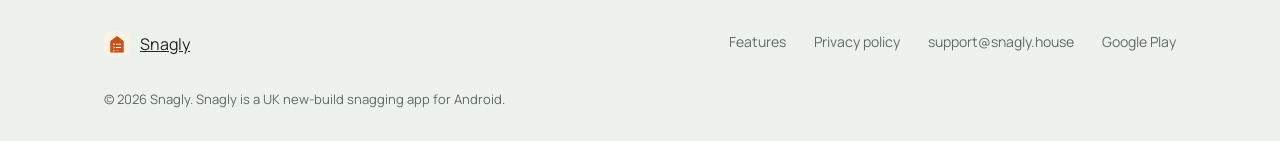
==== commit 72f43fbe: "fix: replace pixelated marketing screenshots with clean feature crops The previous screenshots were " ====
--- a/index.html
+++ b/index.html
@@ -84,7 +84,7 @@
           </div>
         </div>
         <div class="hero-shot">
-          <img src="assets/img/screenshots/dashboard.png" alt="Snagly dashboard showing every logged snag grouped by status" width="393" height="700" loading="eager" />
+          <img src="assets/img/hero/dashboard.png" alt="Snagly dashboard showing every logged snag grouped by status" width="717" height="1500" loading="eager" />
         </div>
       </div>
     </section>
@@ -99,7 +99,7 @@
 
         <div class="feature-row">
           <div class="feature-shot">
-            <img src="assets/img/screenshots/dashboard.png" alt="Dashboard listing every snag with its room, status and photo count" width="393" height="700" loading="lazy" />
+            <img src="assets/img/features/dashboard.png" alt="Status summary and needs-attention cards from the Snagly dashboard" width="720" height="570" loading="lazy" />
           </div>
           <div class="feature-copy">
             <span class="feature-kicker">Dashboard</span>
@@ -110,7 +110,7 @@
 
         <div class="feature-row reverse">
           <div class="feature-shot">
-            <img src="assets/img/screenshots/add-snag.png" alt="Add snag screen with room, category and photo picker" width="393" height="700" loading="lazy" />
+            <img src="assets/img/features/add-snag.png" alt="Category chips and camera/library photo picker on the add-snag screen" width="721" height="390" loading="lazy" />
           </div>
           <div class="feature-copy">
             <span class="feature-kicker">Add a snag</span>
@@ -121,7 +121,7 @@
 
         <div class="feature-row">
           <div class="feature-shot">
-            <img src="assets/img/screenshots/room-grid.png" alt="Room grid showing every room and its snag count, organised by floor" width="393" height="700" loading="lazy" />
+            <img src="assets/img/features/room-grid.png" alt="Room cards showing snag counts, colour-coded by status" width="721" height="465" loading="lazy" />
           </div>
           <div class="feature-copy">
             <span class="feature-kicker">Room grid</span>
@@ -132,7 +132,7 @@
 
         <div class="feature-row reverse">
           <div class="feature-shot">
-            <img src="assets/img/screenshots/analytics.png" alt="Analytics screen showing snag counts by category and by room" width="393" height="700" loading="lazy" />
+            <img src="assets/img/features/analytics.png" alt="Open vs resolved chart and category breakdown on the analytics screen" width="721" height="625" loading="lazy" />
           </div>
           <div class="feature-copy">
             <span class="feature-kicker">Analytics</span>
@@ -143,7 +143,7 @@
 
         <div class="feature-row">
           <div class="feature-shot">
-            <img src="assets/img/screenshots/report.png" alt="Generated PDF snag report with cover page and grouped snags" width="393" height="700" loading="lazy" />
+            <img src="assets/img/features/report.png" alt="Report builder toggles for photos, dates and grouping by room or category" width="721" height="432" loading="lazy" />
           </div>
           <div class="feature-copy">
             <span class="feature-kicker">PDF report</span>
@@ -154,7 +154,7 @@
 
         <div class="feature-row reverse">
           <div class="feature-shot">
-            <img src="assets/img/screenshots/outside.png" alt="Outside areas screen covering garden, driveway, roof and garage" width="393" height="700" loading="lazy" />
+            <img src="assets/img/features/outside.png" alt="List of outside areas: front garden, rear garden, driveway, garage, roof and guttering" width="721" height="670" loading="lazy" />
           </div>
           <div class="feature-copy">
             <span class="feature-kicker">Outside areas</span>
@@ -165,7 +165,7 @@
 
         <div class="feature-row">
           <div class="feature-shot">
-            <img src="assets/img/screenshots/snag-detail.png" alt="Snag detail screen with photos, status history and timeline" width="393" height="700" loading="lazy" />
+            <img src="assets/img/features/snag-detail.png" alt="Snag description, status stepper and timeline on the snag detail screen" width="717" height="750" loading="lazy" />
           </div>
           <div class="feature-copy">
             <span class="feature-kicker">Snag detail</span>
--- a/assets/css/style.css
+++ b/assets/css/style.css
@@ -281,8 +281,8 @@
 
 .hero-shot img {
   width: 100%;
-  max-width: 340px;
-  border-radius: 34px;
+  max-width: 280px;
+  border-radius: 20px;
   box-shadow: var(--shadow-hero);
 }
 
@@ -327,10 +327,10 @@
 
 .feature-row {
   display: grid;
-  grid-template-columns: 1fr 1fr;
-  align-items: center;
-  gap: 56px;
-  padding: 56px 0;
+  grid-template-columns: 0.82fr 1.18fr;
+  align-items: center;
+  gap: 48px;
+  padding: 48px 0;
   border-top: 1px solid var(--border);
 }
 
@@ -338,6 +338,10 @@
   border-top: none;
 }
 
+.feature-row.reverse {
+  grid-template-columns: 1.18fr 0.82fr;
+}
+
 .feature-row.reverse .feature-copy {
   order: 2;
 }
@@ -353,8 +357,8 @@
 
 .feature-shot img {
   width: 100%;
-  max-width: 300px;
-  border-radius: 26px;
+  max-width: 260px;
+  border-radius: 14px;
   box-shadow: var(--shadow-card);
   border: 1px solid var(--border);
 }
@@ -692,9 +696,10 @@
     padding-bottom: 32px;
   }
 
-  .feature-row {
+  .feature-row,
+  .feature-row.reverse {
     grid-template-columns: 1fr;
-    gap: 28px;
+    gap: 24px;
   }
 
   .feature-row.reverse .feature-copy,
@@ -702,6 +707,10 @@
     order: initial;
   }
 
+  .feature-shot img {
+    max-width: 240px;
+  }
+
   .card-grid {
     grid-template-columns: 1fr 1fr;
   }
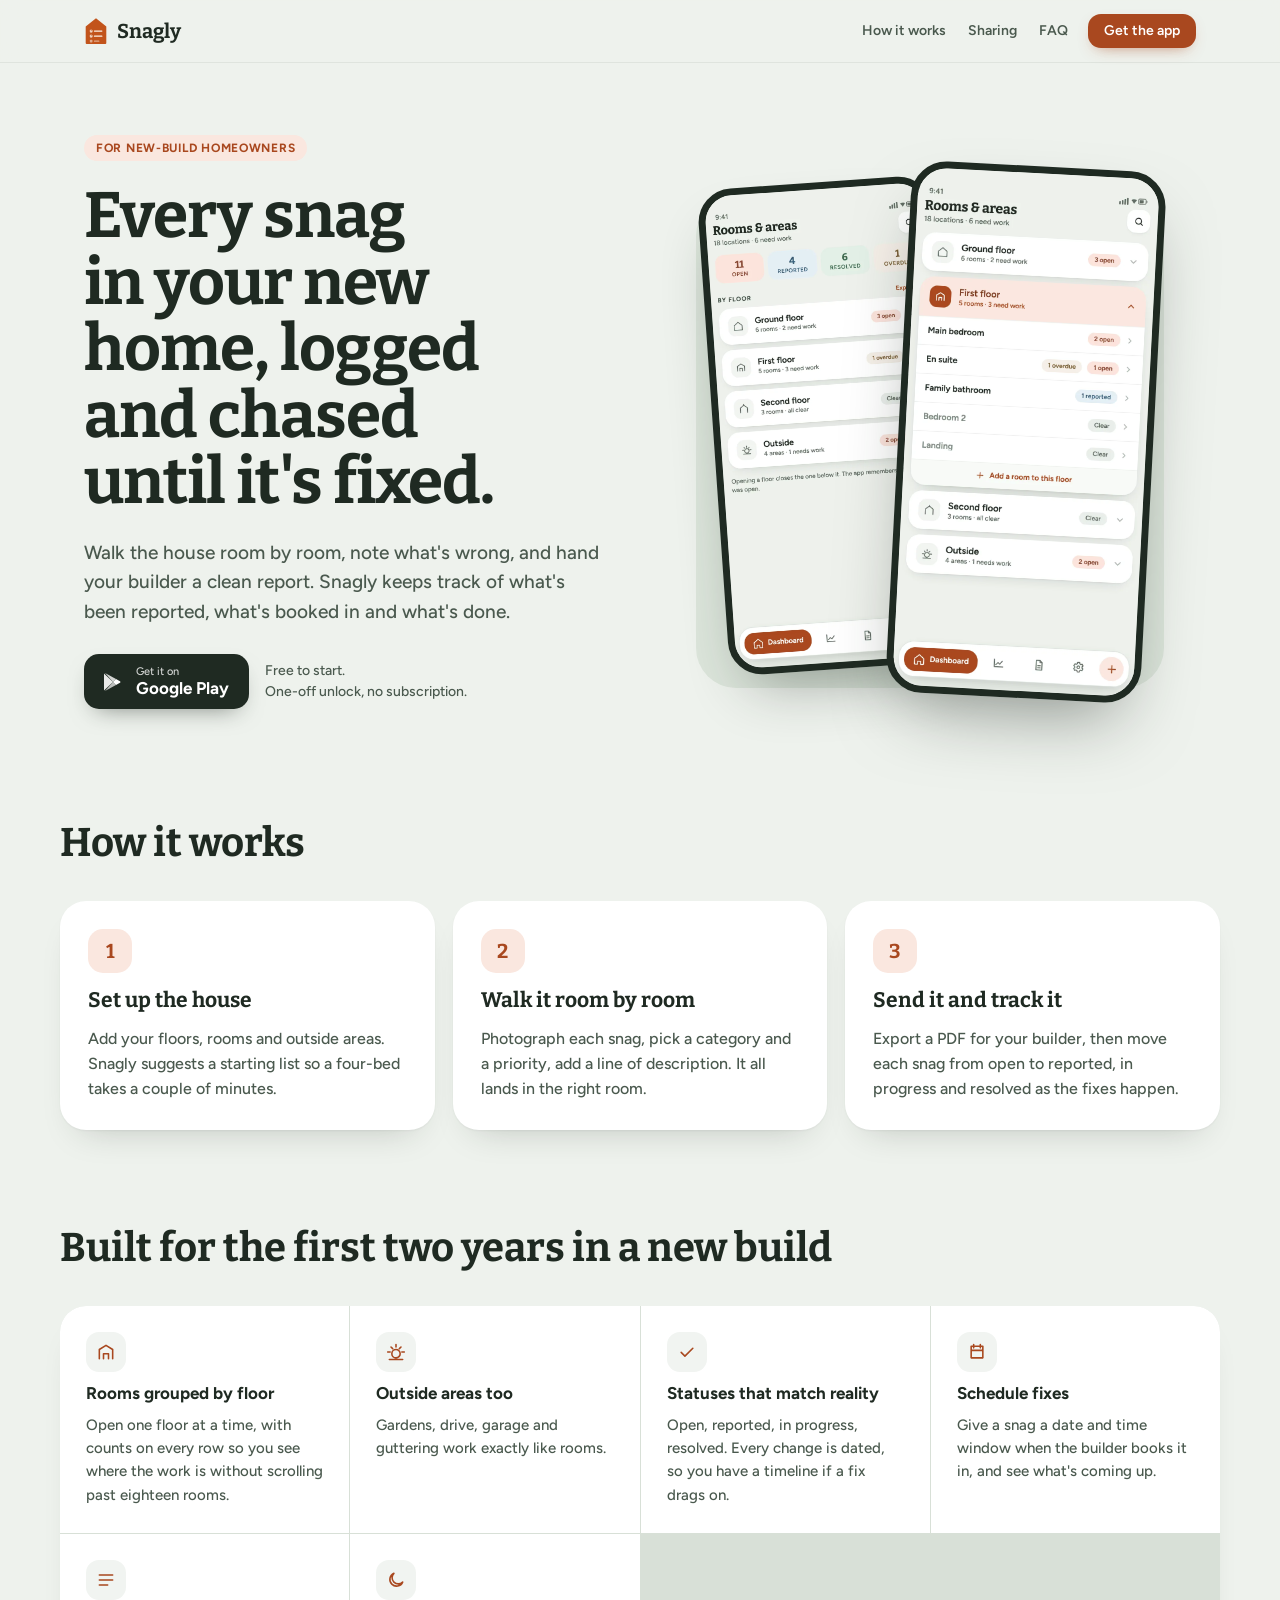
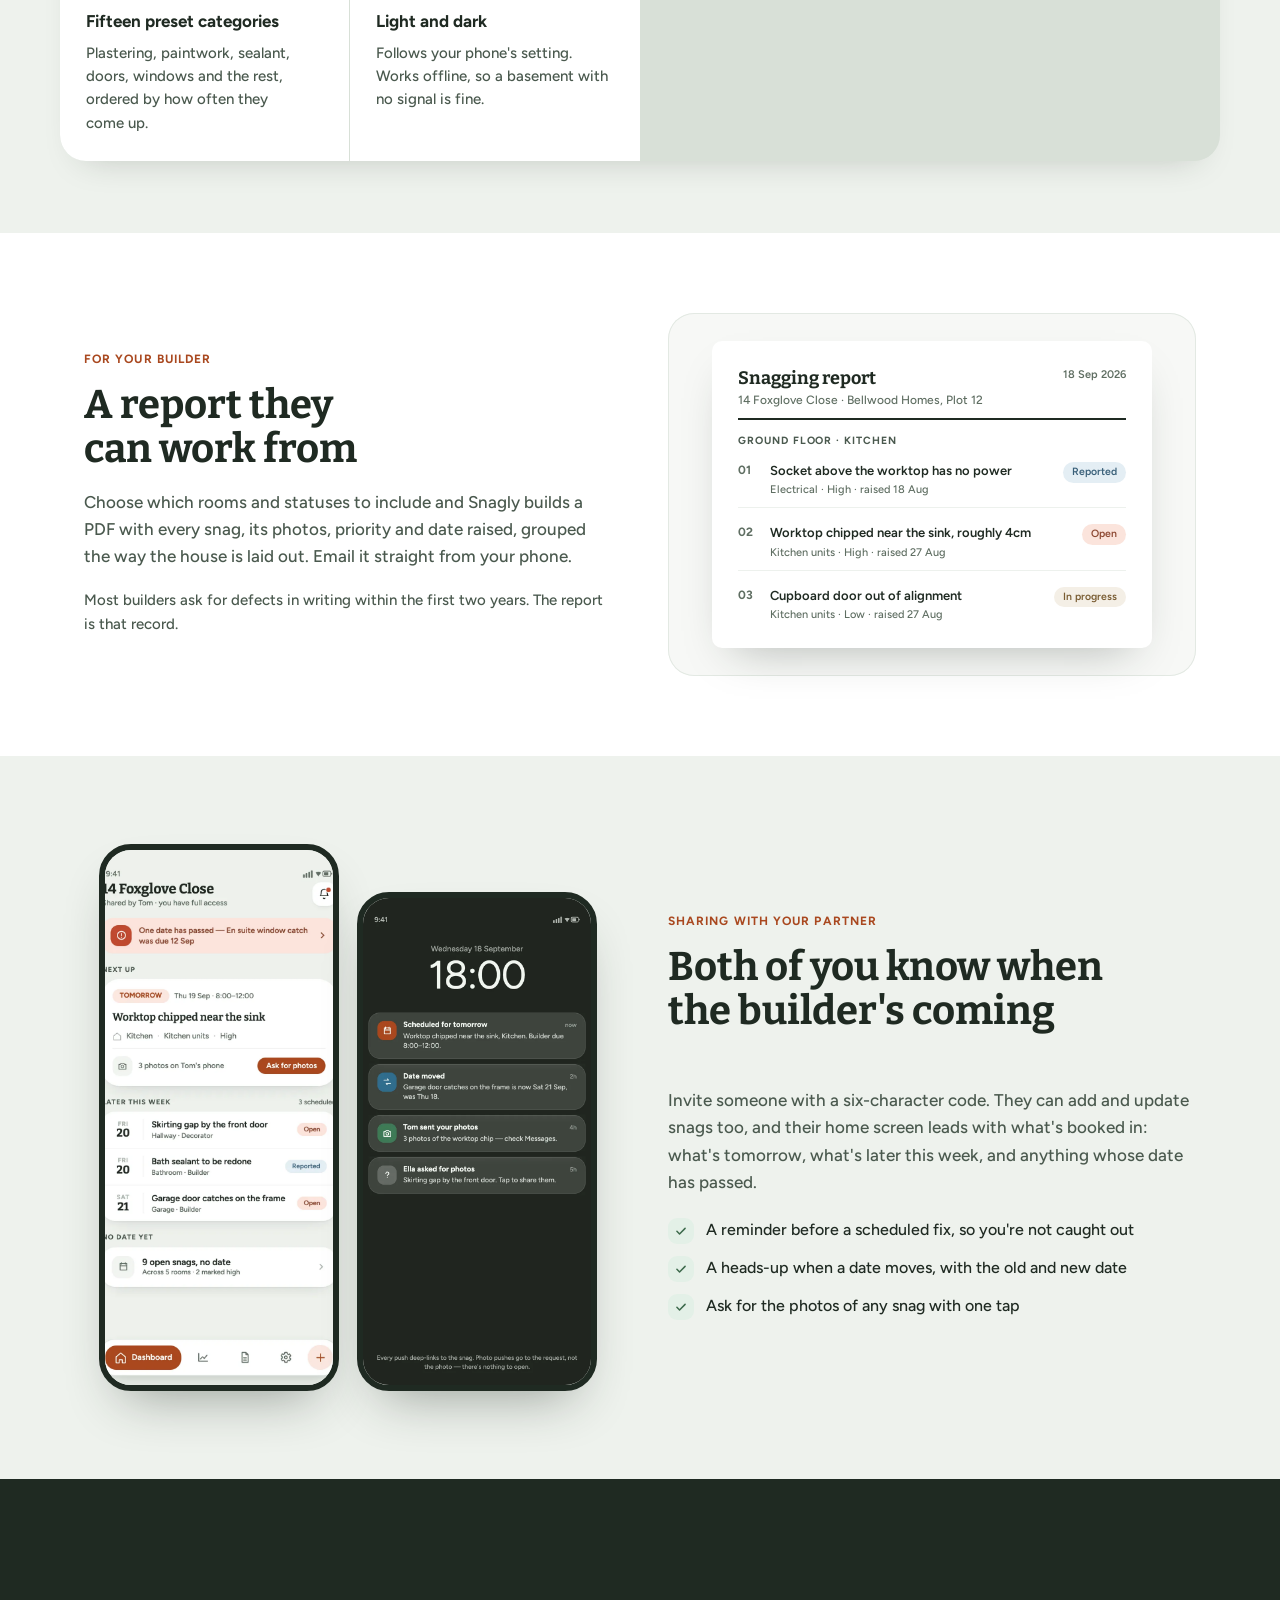
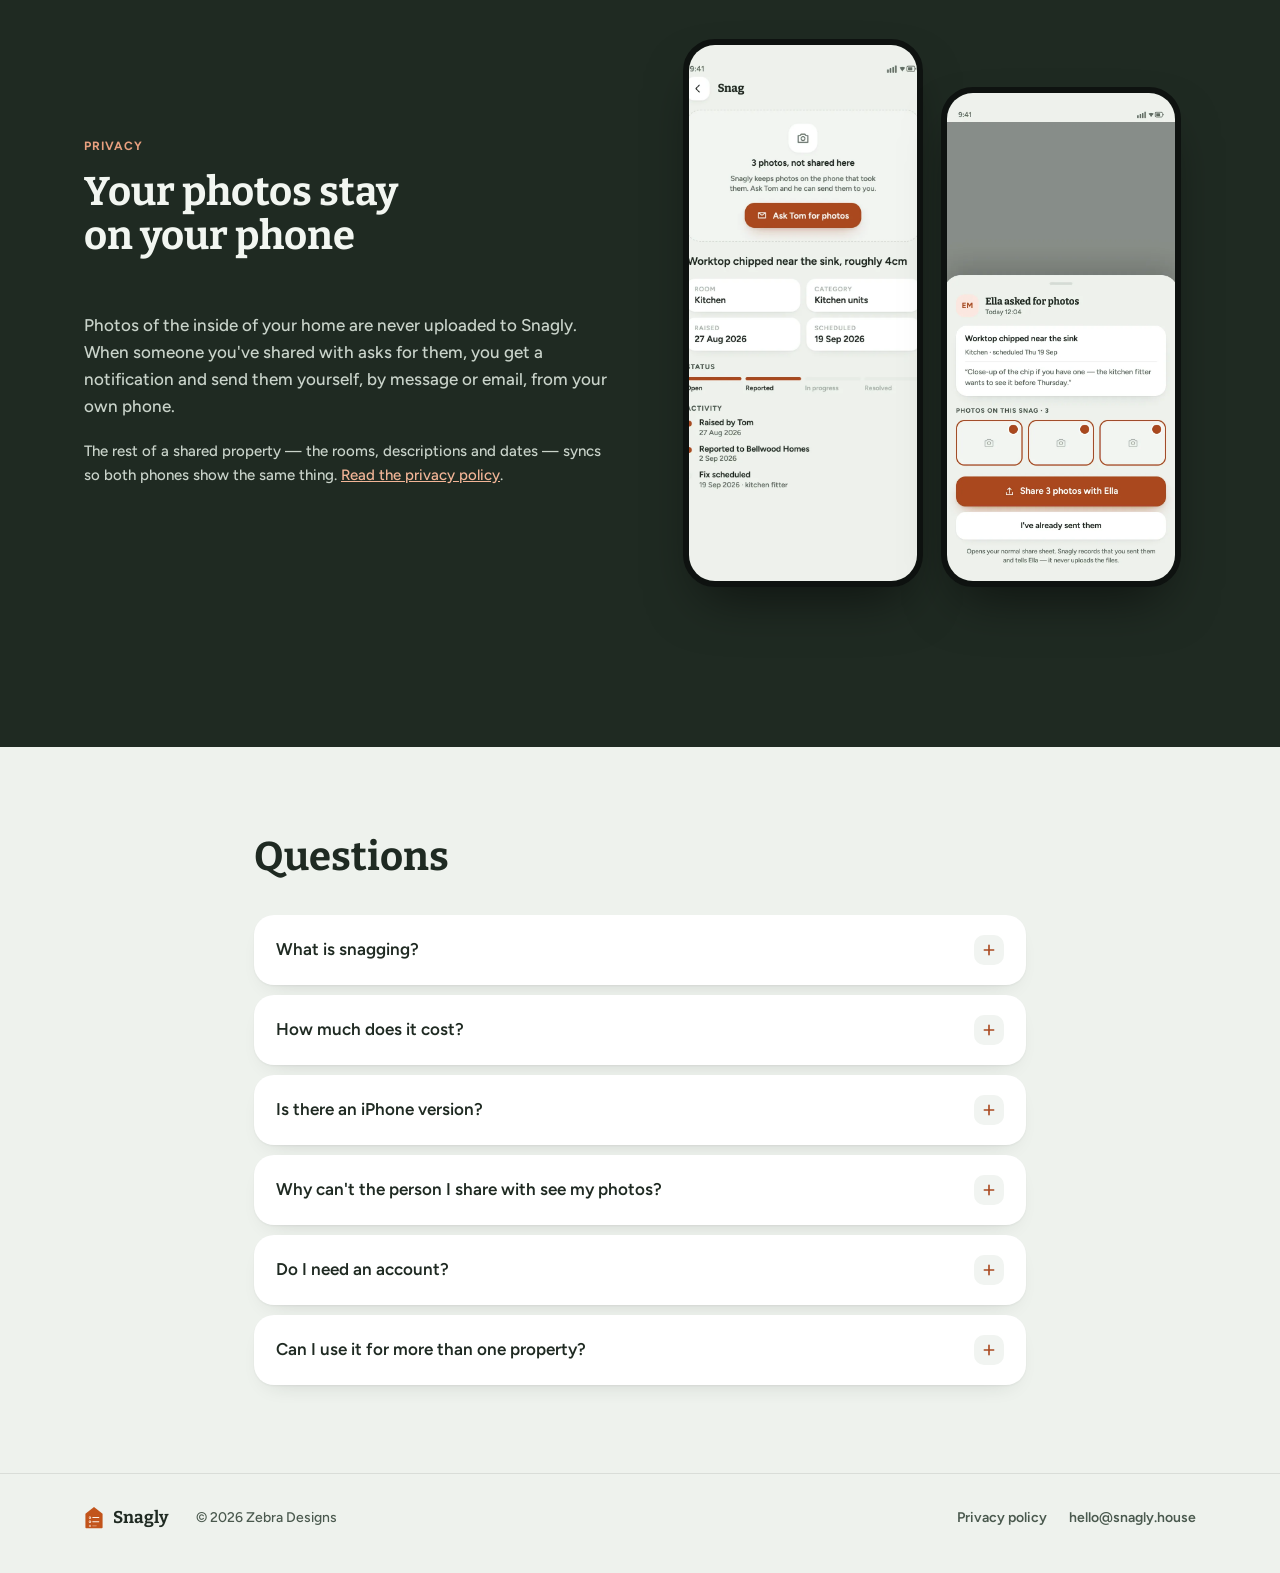
==== commit 9b3ac372: "feat: rebuild site from the Zebra Designs handoff spec Replace the earlier ad hoc build with the rea" ====
--- a/index.html
+++ b/index.html
@@ -3,32 +3,32 @@
 <head>
   <meta charset="UTF-8" />
   <meta name="viewport" content="width=device-width, initial-scale=1" />
-  <title>Snagly — Your new-build snag list, finally organised</title>
-  <meta name="description" content="Snagly is the UK new-build snagging app. Log defects with photos, track what your builder fixes, and send a clean PDF snag report — straight from your phone." />
+  <title>Snagly — snagging for your new-build home</title>
+  <meta name="description" content="Every snag in your new home, logged and chased until it's fixed. Walk the house room by room, note what's wrong, and hand your builder a clean report." />
   <link rel="canonical" href="https://snagly.house/" />
 
-  <!-- Open Graph -->
   <meta property="og:type" content="website" />
   <meta property="og:site_name" content="Snagly" />
-  <meta property="og:title" content="Snagly — Your new-build snag list, finally organised" />
-  <meta property="og:description" content="Log it with photos, track what the builder fixes, send a clean PDF report. The snagging app built for UK new-build homeowners." />
+  <meta property="og:title" content="Snagly — snagging for your new-build home" />
+  <meta property="og:description" content="Every snag in your new home, logged and chased until it's fixed. Walk the house room by room, note what's wrong, and hand your builder a clean report." />
   <meta property="og:url" content="https://snagly.house/" />
-  <meta property="og:image" content="https://snagly.house/assets/img/icons/icon-512.png" />
+  <meta property="og:image" content="https://snagly.house/assets/img/og-image.png" />
+  <meta property="og:image:width" content="1024" />
+  <meta property="og:image:height" content="500" />
   <meta property="og:locale" content="en_GB" />
 
-  <!-- Twitter -->
   <meta name="twitter:card" content="summary_large_image" />
-  <meta name="twitter:title" content="Snagly — Your new-build snag list, finally organised" />
-  <meta name="twitter:description" content="Log it with photos, track what the builder fixes, send a clean PDF report." />
-  <meta name="twitter:image" content="https://snagly.house/assets/img/icons/icon-512.png" />
-
-  <link rel="icon" type="image/png" sizes="32x32" href="assets/img/icons/favicon-32.png" />
-  <link rel="apple-touch-icon" href="assets/img/icons/apple-touch-icon.png" />
+  <meta name="twitter:title" content="Snagly — snagging for your new-build home" />
+  <meta name="twitter:description" content="Every snag in your new home, logged and chased until it's fixed." />
+  <meta name="twitter:image" content="https://snagly.house/assets/img/og-image.png" />
+
+  <link rel="icon" type="image/png" sizes="32x32" href="assets/icons/favicon-32.png" />
+  <link rel="apple-touch-icon" href="assets/icons/apple-touch-icon.png" />
   <link rel="stylesheet" href="assets/css/style.css" />
 
   <link rel="preconnect" href="https://fonts.googleapis.com" />
   <link rel="preconnect" href="https://fonts.gstatic.com" crossorigin />
-  <link href="https://fonts.googleapis.com/css2?family=Fraunces:opsz,wght@9..144,500;9..144,600;9..144,700&family=Manrope:wght@400;500;600;700;800&display=swap" rel="stylesheet" />
+  <link href="https://fonts.googleapis.com/css2?family=Bitter:wght@600;700&family=Figtree:wght@400;500;600;700&display=swap" rel="stylesheet" />
 
   <script type="application/ld+json">
   {
@@ -37,9 +37,9 @@
     "name": "Snagly",
     "applicationCategory": "Utilities",
     "operatingSystem": "Android",
-    "description": "Snagly is the UK new-build snagging app. Log defects with photos, track what your builder fixes, and send a clean PDF snag report straight from your phone.",
+    "description": "Every snag in your new home, logged and chased until it's fixed. Walk the house room by room, note what's wrong, and hand your builder a clean report.",
     "url": "https://snagly.house/",
-    "image": "https://snagly.house/assets/img/icons/icon-512.png",
+    "image": "https://snagly.house/assets/img/og-image.png",
     "offers": {
       "@type": "Offer",
       "price": "0",
@@ -49,201 +49,250 @@
   </script>
 </head>
 <body>
-  <a class="visually-hidden" href="#main">Skip to content</a>
+  <a class="visually-hidden" href="#top">Skip to content</a>
 
   <header class="site-header">
     <div class="wrap">
-      <a class="brand" href="/">
-        <img src="assets/img/icons/icon-192.png" alt="" width="34" height="34" />
+      <a href="#top" class="brand">
+        <img src="assets/img/snagly_mark.svg" alt="" width="24" height="27" />
         <span>Snagly</span>
       </a>
       <nav class="site-nav" aria-label="Primary">
-        <a href="#features">Features</a>
-        <a href="#why">Why Snagly</a>
-        <a href="privacy.html">Privacy</a>
-        <a class="btn btn-primary btn-sm" href="https://play.google.com/store/apps/details?id=com.snagly.snagly">Get the app</a>
+        <a href="#how">How it works</a>
+        <a href="#sharing">Sharing</a>
+        <a href="#faq">FAQ</a>
       </nav>
+      <a class="btn-header" href="https://play.google.com/store/apps/details?id=com.snagly.snagly">Get the app</a>
     </div>
   </header>
 
-  <main id="main">
+  <main id="top">
     <section class="hero">
-      <div class="wrap">
-        <div class="hero-copy">
-          <span class="eyebrow">UK new-build snagging</span>
-          <h1>Your new-build snag list, finally organised.</h1>
-          <p class="hero-sub">Log it with photos, track what the builder fixes, and send a clean PDF report — all from your phone. Built for the two years you'll spend chasing your new-build warranty.</p>
-          <div class="hero-ctas">
-            <a class="btn btn-primary" href="https://play.google.com/store/apps/details?id=com.snagly.snagly">Get it on Google Play</a>
-            <a class="btn btn-ghost" href="#features">See how it works</a>
-          </div>
-          <div class="hero-proof">
-            <div><strong>Free</strong>No account required to start</div>
-            <div><strong>On-device</strong>Your photos stay on your phone</div>
-            <div><strong>PDF</strong>One tap to a builder-ready report</div>
-          </div>
-        </div>
-        <div class="hero-shot">
-          <img src="assets/img/hero/dashboard.png" alt="Snagly dashboard showing every logged snag grouped by status" width="717" height="1500" loading="eager" />
-        </div>
-      </div>
-    </section>
-
-    <section id="features">
-      <div class="wrap">
-        <div class="section-head">
-          <span class="section-label">What it does</span>
-          <h2>Everything you need to get your new-build fixed</h2>
-          <p>No spreadsheets, no lost emails, no "which photo was that again." Snagly keeps the whole snag list — and your builder's progress on it — in one place.</p>
-        </div>
-
-        <div class="feature-row">
-          <div class="feature-shot">
-            <img src="assets/img/features/dashboard.png" alt="Status summary and needs-attention cards from the Snagly dashboard" width="720" height="570" loading="lazy" />
-          </div>
-          <div class="feature-copy">
-            <span class="feature-kicker">Dashboard</span>
-            <h3>Every snag, in one place</h3>
-            <p>Log it, photograph it, chase it until it's fixed. See open, reported, in-progress and resolved snags at a glance, with the count that matters most front and centre.</p>
-          </div>
-        </div>
-
-        <div class="feature-row reverse">
-          <div class="feature-shot">
-            <img src="assets/img/features/add-snag.png" alt="Category chips and camera/library photo picker on the add-snag screen" width="721" height="390" loading="lazy" />
-          </div>
-          <div class="feature-copy">
-            <span class="feature-kicker">Add a snag</span>
-            <h3>Add a snag in seconds</h3>
-            <p>Room, category, photos, done. The categories you actually need come first, and your most recent room is one tap away when you're logging several snags in the same spot.</p>
-          </div>
-        </div>
-
-        <div class="feature-row">
-          <div class="feature-shot">
-            <img src="assets/img/features/room-grid.png" alt="Room cards showing snag counts, colour-coded by status" width="721" height="465" loading="lazy" />
-          </div>
-          <div class="feature-copy">
-            <span class="feature-kicker">Room grid</span>
-            <h3>Every room at a glance</h3>
-            <p>Six rooms or thirty, one screen — no scrolling to find the problem one. Grouped by floor, alphabetised, and colour-coded by how many snags still need attention.</p>
-          </div>
-        </div>
-
-        <div class="feature-row reverse">
-          <div class="feature-shot">
-            <img src="assets/img/features/analytics.png" alt="Open vs resolved chart and category breakdown on the analytics screen" width="721" height="625" loading="lazy" />
-          </div>
-          <div class="feature-copy">
-            <span class="feature-kicker">Analytics</span>
-            <h3>See where the problems cluster</h3>
-            <p>By category and by room, plus how quickly your builder actually responds. Useful the day you sit down with your site manager and need the evidence, not just the anecdote.</p>
-          </div>
-        </div>
-
-        <div class="feature-row">
-          <div class="feature-shot">
-            <img src="assets/img/features/report.png" alt="Report builder toggles for photos, dates and grouping by room or category" width="721" height="432" loading="lazy" />
-          </div>
-          <div class="feature-copy">
-            <span class="feature-kicker">PDF report</span>
-            <h3>Send your builder a clean PDF</h3>
-            <p>Cover page, grouping, photos and dates — generated on your phone, with a box for the site manager to hand-write a scheduled fix date. No printer required on your end.</p>
-          </div>
-        </div>
-
-        <div class="feature-row reverse">
-          <div class="feature-shot">
-            <img src="assets/img/features/outside.png" alt="List of outside areas: front garden, rear garden, driveway, garage, roof and guttering" width="721" height="670" loading="lazy" />
-          </div>
-          <div class="feature-copy">
-            <span class="feature-kicker">Outside areas</span>
-            <h3>Inside and out</h3>
-            <p>Gardens, drive, roof and garage are covered by the same warranty. Track them alongside every internal room instead of juggling a separate list.</p>
-          </div>
-        </div>
-
-        <div class="feature-row">
-          <div class="feature-shot">
-            <img src="assets/img/features/snag-detail.png" alt="Snag description, status stepper and timeline on the snag detail screen" width="717" height="750" loading="lazy" />
-          </div>
-          <div class="feature-copy">
-            <span class="feature-kicker">Snag detail</span>
-            <h3>Photos, status, full history</h3>
-            <p>Every update logged against the snag, so nothing gets forgotten or disputed. Invite your partner or family to add snags too — every contribution stays credited to them.</p>
-          </div>
-        </div>
-      </div>
-    </section>
-
-    <section id="why" style="background: var(--surface-elevated);">
-      <div class="wrap">
-        <div class="section-head center">
-          <span class="section-label">Why Snagly</span>
-          <h2>Built specifically for a UK new-build snag list</h2>
-          <p>Not a generic task app with "snag" bolted on. Every screen assumes rooms, floors, categories and a builder on the other end of the report.</p>
-        </div>
-        <div class="card-grid">
-          <div class="card">
-            <div class="card-icon">🏠</div>
-            <h3>Room &amp; floor aware</h3>
-            <p>Organise by floor and room the way your new-build actually works, inside and outside.</p>
-          </div>
-          <div class="card">
-            <div class="card-icon">📷</div>
-            <h3>Photos stay on your phone</h3>
-            <p>Snag photos are captured and stored locally on your device — they aren't uploaded anywhere today.</p>
-          </div>
-          <div class="card">
-            <div class="card-icon">👪</div>
-            <h3>Share with your household</h3>
-            <p>Invite whoever's helping you snag the house — their additions are tracked and credited by name.</p>
-          </div>
-          <div class="card">
-            <div class="card-icon">📄</div>
-            <h3>Builder-ready PDF</h3>
-            <p>One tap turns your list into a grouped, photographed report your site manager can actually action.</p>
-          </div>
-          <div class="card">
-            <div class="card-icon">⏰</div>
-            <h3>Fix-date reminders</h3>
-            <p>Set a reminder before a scheduled fix date, so you're home when the builder's due to turn up.</p>
-          </div>
-          <div class="card">
-            <div class="card-icon">📊</div>
-            <h3>Know where you stand</h3>
-            <p>A running total by status and category, so you always know how many snags are still open.</p>
-          </div>
-        </div>
-      </div>
-    </section>
-
-    <section aria-labelledby="cta-heading">
-      <div class="cta-band wrap" style="padding-left:0;padding-right:0;">
-        <h2 id="cta-heading">Start your snag list today</h2>
-        <p>Free to download. No account needed to get going.</p>
-        <div class="hero-ctas">
-          <a class="btn btn-primary" href="https://play.google.com/store/apps/details?id=com.snagly.snagly">Get it on Google Play</a>
-        </div>
+      <div class="hero-copy">
+        <span class="eyebrow">For new-build homeowners</span>
+        <h1>Every snag in your new home, logged and chased until it's fixed.</h1>
+        <p class="hero-lede">Walk the house room by room, note what's wrong, and hand your builder a clean report. Snagly keeps track of what's been reported, what's booked in and what's done.</p>
+        <div class="download-row" id="download">
+          <a class="play-badge" href="https://play.google.com/store/apps/details?id=com.snagly.snagly">
+            <svg viewBox="0 0 24 24" width="24" height="24" fill="#FFFFFF" aria-hidden="true"><path d="M4 3.5v17l9-8.5z" opacity=".9"></path><path d="M13 12l3 3-11 6z" opacity=".7"></path><path d="M13 12l3-3L5 3z" opacity=".8"></path><path d="M16 9l4 2.2a1 1 0 0 1 0 1.6L16 15l-3-3z"></path></svg>
+            <span class="play-badge-text">
+              <span class="small">Get it on</span>
+              <span class="big">Google Play</span>
+            </span>
+          </a>
+          <span class="price-note">Free to start.<br>One-off unlock, no subscription.</span>
+        </div>
+      </div>
+      <div class="hero-shots">
+        <div class="hero-shots-panel"></div>
+        <div class="phone-frame phone-1">
+          <img src="assets/img/rooms.webp" alt="Snagly rooms screen, grouped by floor" width="780" height="1624" loading="eager" />
+        </div>
+        <div class="phone-frame phone-2">
+          <img src="assets/img/rooms_open.webp" alt="Snagly first floor expanded" width="780" height="1624" loading="eager" />
+        </div>
+      </div>
+    </section>
+
+    <section id="how">
+      <div class="section-inner">
+        <h2>How it works</h2>
+        <div class="step-grid">
+          <div class="step-card">
+            <span class="step-num">1</span>
+            <h3>Set up the house</h3>
+            <p>Add your floors, rooms and outside areas. Snagly suggests a starting list so a four-bed takes a couple of minutes.</p>
+          </div>
+          <div class="step-card">
+            <span class="step-num">2</span>
+            <h3>Walk it room by room</h3>
+            <p>Photograph each snag, pick a category and a priority, add a line of description. It all lands in the right room.</p>
+          </div>
+          <div class="step-card">
+            <span class="step-num">3</span>
+            <h3>Send it and track it</h3>
+            <p>Export a PDF for your builder, then move each snag from open to reported, in progress and resolved as the fixes happen.</p>
+          </div>
+        </div>
+      </div>
+    </section>
+
+    <section class="features-section">
+      <div class="section-inner">
+        <h2>Built for the first two years in a new build</h2>
+        <div class="feature-grid">
+          <div class="feature-cell">
+            <div class="feature-icon"><svg viewBox="0 0 24 24" width="20" height="20" fill="none" stroke="#A9481F" stroke-width="1.9" stroke-linecap="round" stroke-linejoin="round" aria-hidden="true"><path d="M4 20V9l8-5 8 5v11M9 20v-6h6v6"></path></svg></div>
+            <h3>Rooms grouped by floor</h3>
+            <p>Open one floor at a time, with counts on every row so you see where the work is without scrolling past eighteen rooms.</p>
+          </div>
+          <div class="feature-cell">
+            <div class="feature-icon"><svg viewBox="0 0 24 24" width="20" height="20" fill="none" stroke="#A9481F" stroke-width="1.9" stroke-linecap="round" stroke-linejoin="round" aria-hidden="true"><path d="M12 3v3M5 12H2M22 12h-3M6 6l2 2M18 6l-2 2M12 19a5 5 0 1 0 0-10 5 5 0 0 0 0 10M4 21h16"></path></svg></div>
+            <h3>Outside areas too</h3>
+            <p>Gardens, drive, garage and guttering work exactly like rooms.</p>
+          </div>
+          <div class="feature-cell">
+            <div class="feature-icon"><svg viewBox="0 0 24 24" width="20" height="20" fill="none" stroke="#A9481F" stroke-width="1.9" stroke-linecap="round" stroke-linejoin="round" aria-hidden="true"><path d="M5 12.5l4.5 4.5L19 7.5"></path></svg></div>
+            <h3>Statuses that match reality</h3>
+            <p>Open, reported, in progress, resolved. Every change is dated, so you have a timeline if a fix drags on.</p>
+          </div>
+          <div class="feature-cell">
+            <div class="feature-icon"><svg viewBox="0 0 24 24" width="20" height="20" fill="none" stroke="#A9481F" stroke-width="1.9" stroke-linecap="round" stroke-linejoin="round" aria-hidden="true"><path d="M5 5h14v14H5zM8 3v4M16 3v4M5 10h14"></path></svg></div>
+            <h3>Schedule fixes</h3>
+            <p>Give a snag a date and time window when the builder books it in, and see what's coming up.</p>
+          </div>
+          <div class="feature-cell">
+            <div class="feature-icon"><svg viewBox="0 0 24 24" width="20" height="20" fill="none" stroke="#A9481F" stroke-width="1.9" stroke-linecap="round" stroke-linejoin="round" aria-hidden="true"><path d="M4 6h16M4 12h16M4 18h10"></path></svg></div>
+            <h3>Fifteen preset categories</h3>
+            <p>Plastering, paintwork, sealant, doors, windows and the rest, ordered by how often they come up.</p>
+          </div>
+          <div class="feature-cell">
+            <div class="feature-icon"><svg viewBox="0 0 24 24" width="20" height="20" fill="none" stroke="#A9481F" stroke-width="1.9" stroke-linecap="round" stroke-linejoin="round" aria-hidden="true"><path d="M20 14.5A8 8 0 1 1 9.5 4a6.5 6.5 0 0 0 10.5 10.5"></path></svg></div>
+            <h3>Light and dark</h3>
+            <p>Follows your phone's setting. Works offline, so a basement with no signal is fine.</p>
+          </div>
+        </div>
+      </div>
+    </section>
+
+    <section class="report-section">
+      <div class="report-inner">
+        <div class="report-copy">
+          <span class="kicker">For your builder</span>
+          <h2>A report they can work from</h2>
+          <p>Choose which rooms and statuses to include and Snagly builds a PDF with every snag, its photos, priority and date raised, grouped the way the house is laid out. Email it straight from your phone.</p>
+          <p class="small">Most builders ask for defects in writing within the first two years. The report is that record.</p>
+        </div>
+        <div class="report-mock-outer">
+          <div class="report-mock">
+            <div class="report-mock-head">
+              <div class="report-mock-head-title">
+                <span>Snagging report</span>
+                <span>14 Foxglove Close · Bellwood Homes, Plot 12</span>
+              </div>
+              <span class="report-mock-head-date">18 Sep 2026</span>
+            </div>
+            <span class="report-mock-group">Ground floor · Kitchen</span>
+            <div class="report-row">
+              <span class="report-row-num">01</span>
+              <div class="report-row-body">
+                <span>Socket above the worktop has no power</span>
+                <span>Electrical · High · raised 18 Aug</span>
+              </div>
+              <span class="report-chip chip-reported">Reported</span>
+            </div>
+            <div class="report-row">
+              <span class="report-row-num">02</span>
+              <div class="report-row-body">
+                <span>Worktop chipped near the sink, roughly 4cm</span>
+                <span>Kitchen units · High · raised 27 Aug</span>
+              </div>
+              <span class="report-chip chip-open">Open</span>
+            </div>
+            <div class="report-row">
+              <span class="report-row-num">03</span>
+              <div class="report-row-body">
+                <span>Cupboard door out of alignment</span>
+                <span>Kitchen units · Low · raised 27 Aug</span>
+              </div>
+              <span class="report-chip chip-progress">In progress</span>
+            </div>
+          </div>
+        </div>
+      </div>
+    </section>
+
+    <section id="sharing" class="sharing-section">
+      <div class="sharing-shots">
+        <div class="phone-frame">
+          <img src="assets/img/join_home.webp" alt="Shared home screen showing what's scheduled next" width="780" height="1624" loading="lazy" />
+        </div>
+        <div class="phone-frame">
+          <img src="assets/img/push.webp" alt="Reminder notification for a scheduled fix" width="780" height="1624" loading="lazy" />
+        </div>
+      </div>
+      <div class="sharing-copy">
+        <span class="kicker">Sharing with your partner</span>
+        <h2>Both of you know when the builder's coming</h2>
+        <p>Invite someone with a six-character code. They can add and update snags too, and their home screen leads with what's booked in: what's tomorrow, what's later this week, and anything whose date has passed.</p>
+        <div class="tick-list">
+          <div class="tick-row">
+            <span class="tick-icon"><svg viewBox="0 0 24 24" width="14" height="14" fill="none" stroke="#3D6A4C" stroke-width="2.6" stroke-linecap="round" stroke-linejoin="round" aria-hidden="true"><path d="M5 12.5l4.5 4.5L19 7.5"></path></svg></span>
+            <span>A reminder before a scheduled fix, so you're not caught out</span>
+          </div>
+          <div class="tick-row">
+            <span class="tick-icon"><svg viewBox="0 0 24 24" width="14" height="14" fill="none" stroke="#3D6A4C" stroke-width="2.6" stroke-linecap="round" stroke-linejoin="round" aria-hidden="true"><path d="M5 12.5l4.5 4.5L19 7.5"></path></svg></span>
+            <span>A heads-up when a date moves, with the old and new date</span>
+          </div>
+          <div class="tick-row">
+            <span class="tick-icon"><svg viewBox="0 0 24 24" width="14" height="14" fill="none" stroke="#3D6A4C" stroke-width="2.6" stroke-linecap="round" stroke-linejoin="round" aria-hidden="true"><path d="M5 12.5l4.5 4.5L19 7.5"></path></svg></span>
+            <span>Ask for the photos of any snag with one tap</span>
+          </div>
+        </div>
+      </div>
+    </section>
+
+    <section class="privacy-band">
+      <div class="privacy-inner">
+        <div class="privacy-copy">
+          <span class="kicker">Privacy</span>
+          <h2>Your photos stay on your phone</h2>
+          <p>Photos of the inside of your home are never uploaded to Snagly. When someone you've shared with asks for them, you get a notification and send them yourself, by message or email, from your own phone.</p>
+          <p class="small">The rest of a shared property — the rooms, descriptions and dates — syncs so both phones show the same thing. <a href="privacy/">Read the privacy policy</a>.</p>
+        </div>
+        <div class="privacy-shots">
+          <div class="phone-frame">
+            <img src="assets/img/snag_detail.webp" alt="Snag detail with a request photos button" width="780" height="1624" loading="lazy" />
+          </div>
+          <div class="phone-frame">
+            <img src="assets/img/owner_request.webp" alt="Sharing photos from your own phone" width="780" height="1624" loading="lazy" />
+          </div>
+        </div>
+      </div>
+    </section>
+
+    <section id="faq" class="faq-section">
+      <h2>Questions</h2>
+      <div class="faq-list">
+        <details class="faq-item">
+          <summary><span class="faq-q">What is snagging?</span><span class="faq-plus"><svg viewBox="0 0 24 24" width="16" height="16" fill="none" stroke="#A9481F" stroke-width="2.4" stroke-linecap="round" aria-hidden="true"><path d="M12 5v14M5 12h14"></path></svg></span></summary>
+          <p>Snagging is checking a newly built home for defects, from paint drips and gaps in sealant to doors that don't close. New-build warranties usually give you a period to report them to the builder, who fixes them at no cost.</p>
+        </details>
+        <details class="faq-item">
+          <summary><span class="faq-q">How much does it cost?</span><span class="faq-plus"><svg viewBox="0 0 24 24" width="16" height="16" fill="none" stroke="#A9481F" stroke-width="2.4" stroke-linecap="round" aria-hidden="true"><path d="M12 5v14M5 12h14"></path></svg></span></summary>
+          <p>Snagly is free to download and use. A one-off in-app purchase unlocks the full app. There's no subscription.</p>
+        </details>
+        <details class="faq-item">
+          <summary><span class="faq-q">Is there an iPhone version?</span><span class="faq-plus"><svg viewBox="0 0 24 24" width="16" height="16" fill="none" stroke="#A9481F" stroke-width="2.4" stroke-linecap="round" aria-hidden="true"><path d="M12 5v14M5 12h14"></path></svg></span></summary>
+          <p>Not yet. Snagly is on Android through Google Play.</p>
+        </details>
+        <details class="faq-item">
+          <summary><span class="faq-q">Why can't the person I share with see my photos?</span><span class="faq-plus"><svg viewBox="0 0 24 24" width="16" height="16" fill="none" stroke="#A9481F" stroke-width="2.4" stroke-linecap="round" aria-hidden="true"><path d="M12 5v14M5 12h14"></path></svg></span></summary>
+          <p>Photos are never uploaded, so they only exist on the phone that took them. The person you share with can ask for them, and you send them from your phone however you like.</p>
+        </details>
+        <details class="faq-item">
+          <summary><span class="faq-q">Do I need an account?</span><span class="faq-plus"><svg viewBox="0 0 24 24" width="16" height="16" fill="none" stroke="#A9481F" stroke-width="2.4" stroke-linecap="round" aria-hidden="true"><path d="M12 5v14M5 12h14"></path></svg></span></summary>
+          <p>Snagly signs you in automatically when you open it, so there's nothing to set up first. You can add an email or Google sign-in later, which is worth doing before you share a property or switch phones, so you don't lose access.</p>
+        </details>
+        <details class="faq-item">
+          <summary><span class="faq-q">Can I use it for more than one property?</span><span class="faq-plus"><svg viewBox="0 0 24 24" width="16" height="16" fill="none" stroke="#A9481F" stroke-width="2.4" stroke-linecap="round" aria-hidden="true"><path d="M12 5v14M5 12h14"></path></svg></span></summary>
+          <p>Yes. Each property has its own rooms, snags and sharing.</p>
+        </details>
       </div>
     </section>
   </main>
 
   <footer class="site-footer">
-    <div class="wrap">
-      <div class="footer-grid">
-        <a class="footer-brand" href="/">
-          <img src="assets/img/icons/icon-192.png" alt="" width="26" height="26" />
-          <span>Snagly</span>
-        </a>
-        <nav class="footer-links" aria-label="Footer">
-          <a href="#features">Features</a>
-          <a href="privacy.html">Privacy policy</a>
-          <a href="mailto:support@snagly.house">support@snagly.house</a>
-          <a href="https://play.google.com/store/apps/details?id=com.snagly.snagly">Google Play</a>
-        </nav>
-      </div>
-      <p class="footer-meta">© 2026 Snagly. Snagly is a UK new-build snagging app for Android.</p>
+    <div class="footer-inner">
+      <div class="footer-brand">
+        <img src="assets/img/snagly_mark.svg" alt="" width="20" height="23" />
+        <span>Snagly</span>
+      </div>
+      <span class="footer-copyright">© 2026 Zebra Designs</span>
+      <div class="footer-links">
+        <a href="privacy/">Privacy policy</a>
+        <a href="mailto:hello@snagly.house">hello@snagly.house</a>
+      </div>
     </div>
   </footer>
 </body>
--- a/assets/css/style.css
+++ b/assets/css/style.css
@@ -1,33 +1,44 @@
-/* Snagly marketing site — tactile palette, matching the app's own theme
-   (lib/theme/app_colors.dart, app_typography.dart). Light mode only; the
-   app's dark tokens aren't reproduced here since a marketing site doesn't
-   need to track system theme the way the product does. */
+/* Snagly marketing site. Tokens and structure per website/WEBSITE.md and
+   the two .dc.html design references — fidelity is high, values are
+   taken from those files rather than the app's own theme. */
 
 :root {
   --bg: #eef2ed;
   --surface: #ffffff;
-  --surface-elevated: #f1f4f1;
-  --border: #e4e9e4;
-  --text-primary: #1f2a22;
-  --text-secondary: #5f6e62;
-  --text-tertiary: #5c6a60;
+  --dark: #1f2a22;
+  --dark-border: #0e1210;
+  --ink: #1f2a22;
+  --ink2: #4a594e;
+  --ink2-on-dark: #c9d3ca;
   --accent: #a9481f;
-  --accent-on: #ffffff;
-  --accent-subtle: #fae7df;
-  --status-open: #c0492f;
-  --status-open-bg: #fbe4dc;
-  --status-reported: #c08415;
-  --status-reported-bg: #faedd6;
-  --status-progress: #2f6d8c;
-  --status-progress-bg: #e4eef4;
-  --status-resolved: #3e7a55;
-  --status-resolved-bg: #e3f0e7;
-  --radius-lg: 26px;
-  --radius-md: 18px;
-  --radius-sm: 12px;
-  --shadow-card: 0 12px 28px -16px rgba(31, 42, 34, 0.18);
-  --shadow-hero: 0 24px 48px -20px rgba(169, 72, 31, 0.35);
-  --max-width: 1120px;
+  --accent-hover: #933d18;
+  --link-hover: #7a3417;
+  --accent-soft: #fae7df;
+  --link-on-dark: #f2b597;
+  --eyebrow-on-dark: #e8a07f;
+  --tick-bg: #e3f0e7;
+  --tick-fg: #3d6a4c;
+  --panel: #dce5db;
+  --grid-gap: #d8e0d7;
+  --icon-bg: #f1f4f1;
+  --report-outer: #f7f8f6;
+  --report-ring: #e3e9e3;
+  --report-divider: #edf1ed;
+  --report-meta: #5f6e62;
+  --report-heading: #2c3a30;
+  --max-width: 1160px;
+
+  --shadow-card: 0 1px 2px rgba(31, 42, 34, 0.05), 0 18px 36px -22px rgba(31, 42, 34, 0.28);
+  --shadow-faq: 0 1px 2px rgba(31, 42, 34, 0.05), 0 10px 24px -16px rgba(31, 42, 34, 0.24);
+  --shadow-policy-box: 0 1px 2px rgba(31, 42, 34, 0.05), 0 12px 28px -18px rgba(31, 42, 34, 0.26);
+  --shadow-policy-list: 0 1px 2px rgba(31, 42, 34, 0.05), 0 10px 24px -18px rgba(31, 42, 34, 0.24);
+  --shadow-hero-1: 0 30px 60px -24px rgba(31, 42, 34, 0.45);
+  --shadow-hero-2: 0 34px 70px -24px rgba(31, 42, 34, 0.5);
+  --shadow-report-mock: 0 20px 44px -22px rgba(31, 42, 34, 0.35);
+  --shadow-sharing-phone: 0 26px 54px -24px rgba(31, 42, 34, 0.45);
+  --shadow-privacy-phone: 0 26px 54px -20px rgba(0, 0, 0, 0.6);
+  --shadow-download: 0 10px 24px -12px rgba(31, 42, 34, 0.6);
+  --shadow-header-btn: 0 6px 16px -8px rgba(169, 72, 31, 0.7);
 }
 
 * {
@@ -41,23 +52,15 @@
 body {
   margin: 0;
   background: var(--bg);
-  color: var(--text-primary);
-  font-family: "Manrope", -apple-system, BlinkMacSystemFont, "Segoe UI",
-    sans-serif;
-  font-size: 16px;
-  line-height: 1.55;
+  color: var(--ink);
+  font-family: "Figtree", system-ui, sans-serif;
   -webkit-font-smoothing: antialiased;
 }
 
-h1,
-h2,
-h3,
-.font-display {
-  font-family: "Fraunces", Georgia, "Times New Roman", serif;
-  font-weight: 600;
-  line-height: 1.12;
-  color: var(--text-primary);
+h1, h2, h3 {
   margin: 0;
+  font-family: "Bitter", Georgia, serif;
+  font-weight: 700;
 }
 
 p {
@@ -65,7 +68,11 @@
 }
 
 a {
-  color: inherit;
+  color: var(--accent);
+}
+
+a:hover {
+  color: var(--link-hover);
 }
 
 img {
@@ -74,7 +81,6 @@
 }
 
 .wrap {
-  width: 100%;
   max-width: var(--max-width);
   margin: 0 auto;
   padding: 0 24px;
@@ -97,644 +103,832 @@
 .site-header {
   position: sticky;
   top: 0;
-  z-index: 20;
-  background: rgba(238, 242, 237, 0.86);
+  z-index: 5;
+  background: rgba(238, 242, 237, 0.9);
   backdrop-filter: blur(10px);
   -webkit-backdrop-filter: blur(10px);
-  border-bottom: 1px solid var(--border);
+  border-bottom: 1px solid rgba(31, 42, 34, 0.07);
 }
 
 .site-header .wrap {
-  display: flex;
-  align-items: center;
-  justify-content: space-between;
-  height: 72px;
+  padding: 14px 24px;
+  display: flex;
+  align-items: center;
+  gap: 20px;
 }
 
 .brand {
   display: flex;
   align-items: center;
+  gap: 9px;
+  text-decoration: none;
+  color: var(--ink);
+}
+
+.brand img {
+  width: 24px;
+  height: auto;
+}
+
+.brand span {
+  font: 700 20px/1 "Bitter", Georgia, serif;
+}
+
+.site-nav {
+  display: flex;
+  gap: 22px;
+  margin-left: auto;
+  flex-wrap: wrap;
+  font: 600 14px/1 "Figtree", sans-serif;
+}
+
+.site-nav a {
+  color: var(--ink2);
+  text-decoration: none;
+}
+
+.site-nav a:hover {
+  color: var(--ink);
+}
+
+.btn-header {
+  padding: 10px 16px;
+  border-radius: 13px;
+  background: var(--accent);
+  color: #fff;
+  font: 600 14px/1 "Figtree", sans-serif;
+  text-decoration: none;
+  box-shadow: var(--shadow-header-btn);
+}
+
+.btn-header:hover {
+  background: var(--accent-hover);
+  color: #fff;
+}
+
+/* ---------- Hero ---------- */
+
+.hero {
+  max-width: var(--max-width);
+  margin: 0 auto;
+  padding: 72px 24px 40px;
+  display: grid;
+  grid-template-columns: repeat(auto-fit, minmax(min(100%, 420px), 1fr));
+  gap: 48px;
+  align-items: center;
+}
+
+.hero-copy {
+  display: flex;
+  flex-direction: column;
+  gap: 22px;
+}
+
+.eyebrow {
+  align-self: flex-start;
+  padding: 7px 12px;
+  border-radius: 999px;
+  background: var(--accent-soft);
+  color: var(--accent);
+  font: 700 12px/1 "Figtree", sans-serif;
+  letter-spacing: 0.06em;
+  text-transform: uppercase;
+}
+
+.hero h1 {
+  font-size: clamp(40px, 6vw, 64px);
+  line-height: 1.04;
+  letter-spacing: -0.015em;
+  text-wrap: balance;
+}
+
+.hero-lede {
+  font: 500 19px/1.55 "Figtree", sans-serif;
+  color: var(--ink2);
+  max-width: 520px;
+  text-wrap: pretty;
+}
+
+.download-row {
+  display: flex;
+  flex-wrap: wrap;
+  align-items: center;
+  gap: 16px;
+  padding-top: 6px;
+}
+
+.play-badge {
+  display: flex;
+  align-items: center;
+  gap: 12px;
+  padding: 12px 20px 12px 16px;
+  border-radius: 15px;
+  background: var(--dark);
+  color: #fff;
+  text-decoration: none;
+  box-shadow: var(--shadow-download);
+}
+
+.play-badge:hover {
+  background: #2c3a2f;
+  color: #fff;
+}
+
+.play-badge-text {
+  display: flex;
+  flex-direction: column;
+  gap: 3px;
+}
+
+.play-badge-text .small {
+  font: 500 11px/1 "Figtree", sans-serif;
+  opacity: 0.8;
+}
+
+.play-badge-text .big {
+  font: 700 17px/1 "Figtree", sans-serif;
+}
+
+.price-note {
+  font: 500 14px/1.45 "Figtree", sans-serif;
+  color: var(--ink2);
+}
+
+.hero-shots {
+  display: flex;
+  justify-content: center;
+  align-items: flex-end;
+  position: relative;
+  min-height: 520px;
+}
+
+.hero-shots-panel {
+  position: absolute;
+  inset: 40px 6% 0;
+  border-radius: 40px;
+  background: var(--panel);
+}
+
+.phone-frame {
+  position: relative;
+  border-radius: 34px;
+  overflow: hidden;
+  border: 7px solid var(--dark);
+}
+
+.phone-frame img {
+  width: 100%;
+  height: 100%;
+  object-fit: cover;
+  display: block;
+}
+
+.phone-1 {
+  width: min(44%, 250px);
+  aspect-ratio: 390 / 812;
+  box-shadow: var(--shadow-hero-1);
+  transform: translate(12%, -18px) rotate(-4deg);
+}
+
+.phone-2 {
+  width: min(48%, 272px);
+  aspect-ratio: 390 / 812;
+  border-radius: 36px;
+  box-shadow: var(--shadow-hero-2);
+  transform: translate(-8%, 10px) rotate(3deg);
+  z-index: 1;
+}
+
+/* ---------- Sections ---------- */
+
+section {
+  padding: 72px 24px;
+}
+
+.section-inner {
+  max-width: var(--max-width);
+  margin: 0 auto;
+}
+
+section h2 {
+  font-size: clamp(30px, 4vw, 40px);
+  line-height: 1.1;
+  text-wrap: balance;
+  margin-bottom: 36px;
+}
+
+/* How it works */
+
+.step-grid {
+  display: grid;
+  grid-template-columns: repeat(auto-fit, minmax(min(100%, 280px), 1fr));
+  gap: 18px;
+}
+
+.step-card {
+  background: var(--surface);
+  border-radius: 26px;
+  padding: 28px;
+  display: flex;
+  flex-direction: column;
+  gap: 14px;
+  box-shadow: var(--shadow-card);
+}
+
+.step-num {
+  width: 44px;
+  height: 44px;
+  border-radius: 15px;
+  background: var(--accent-soft);
+  color: var(--accent);
+  font: 700 20px/44px "Bitter", Georgia, serif;
+  text-align: center;
+}
+
+.step-card h3 {
+  font-size: 21px;
+  line-height: 1.25;
+}
+
+.step-card p {
+  font: 500 16px/1.55 "Figtree", sans-serif;
+  color: var(--ink2);
+  text-wrap: pretty;
+}
+
+/* Features grid */
+
+.features-section {
+  padding-top: 24px;
+}
+
+.feature-grid {
+  display: grid;
+  grid-template-columns: repeat(auto-fit, minmax(min(100%, 250px), 1fr));
+  gap: 1px;
+  background: var(--grid-gap);
+  border-radius: 26px;
+  overflow: hidden;
+  box-shadow: 0 18px 36px -24px rgba(31, 42, 34, 0.28);
+}
+
+.feature-cell {
+  background: var(--surface);
+  padding: 26px;
+  display: flex;
+  flex-direction: column;
   gap: 10px;
-  text-decoration: none;
-}
-
-.brand img {
-  width: 34px;
-  height: 34px;
-  border-radius: 9px;
-}
-
-.brand span {
-  font-family: "Fraunces", serif;
-  font-weight: 600;
-  font-size: 20px;
-  color: var(--text-primary);
-}
-
-.site-nav {
-  display: flex;
-  align-items: center;
-  gap: 28px;
-}
-
-.site-nav a {
-  text-decoration: none;
-  color: var(--text-secondary);
-  font-weight: 600;
-  font-size: 14.5px;
-}
-
-.site-nav a:hover {
-  color: var(--accent);
-}
-
-.btn {
-  display: inline-flex;
+}
+
+.feature-icon {
+  width: 40px;
+  height: 40px;
+  border-radius: 13px;
+  background: var(--icon-bg);
+  display: flex;
   align-items: center;
   justify-content: center;
-  gap: 8px;
-  padding: 12px 22px;
-  border-radius: 999px;
-  font-weight: 700;
-  font-size: 14.5px;
-  text-decoration: none;
-  border: none;
-  cursor: pointer;
-  transition: transform 0.15s ease, box-shadow 0.15s ease;
-}
-
-.btn-primary {
-  background: var(--accent);
-  color: var(--accent-on);
-  box-shadow: 0 10px 24px -10px rgba(169, 72, 31, 0.55);
-}
-
-.btn-primary:hover {
-  transform: translateY(-1px);
-  box-shadow: 0 14px 30px -12px rgba(169, 72, 31, 0.6);
-}
-
-.btn-ghost {
+}
+
+.feature-cell h3 {
+  font: 700 17px/1.3 "Figtree", sans-serif;
+}
+
+.feature-cell p {
+  font: 500 15px/1.55 "Figtree", sans-serif;
+  color: var(--ink2);
+  text-wrap: pretty;
+}
+
+/* Report section */
+
+.report-section {
   background: var(--surface);
-  color: var(--text-primary);
-  border: 1px solid var(--border);
-}
-
-.btn-ghost:hover {
-  border-color: var(--accent);
-  color: var(--accent);
-}
-
-.btn-sm {
-  padding: 9px 16px;
-  font-size: 13.5px;
-}
-
-/* ---------- Hero ---------- */
-
-.hero {
-  background: linear-gradient(180deg, #c2541b 0%, #a9481f 100%);
-  color: #fff;
-  padding: 72px 0 0;
-  overflow: hidden;
-}
-
-.hero .wrap {
+  padding: 0;
+}
+
+.report-inner {
+  max-width: var(--max-width);
+  margin: 0 auto;
+  padding: 80px 24px;
   display: grid;
-  grid-template-columns: 1.05fr 0.95fr;
-  align-items: end;
-  gap: 32px;
-}
-
-.hero-copy {
-  padding-bottom: 72px;
-}
-
-.eyebrow {
-  display: inline-flex;
-  align-items: center;
-  gap: 8px;
-  background: rgba(255, 255, 255, 0.16);
-  border: 1px solid rgba(255, 255, 255, 0.28);
-  color: #fff;
-  padding: 6px 14px;
-  border-radius: 999px;
-  font-size: 12.5px;
-  font-weight: 700;
-  letter-spacing: 0.3px;
-  text-transform: uppercase;
-  margin-bottom: 22px;
-}
-
-.hero h1 {
-  font-size: clamp(2.4rem, 4.4vw, 3.4rem);
-  color: #fff;
-  max-width: 12ch;
-}
-
-.hero-sub {
-  margin-top: 20px;
-  font-size: 18px;
-  color: rgba(255, 255, 255, 0.88);
-  max-width: 46ch;
-}
-
-.hero-ctas {
-  margin-top: 32px;
-  display: flex;
-  flex-wrap: wrap;
-  gap: 14px;
-}
-
-.hero .btn-ghost {
-  background: rgba(255, 255, 255, 0.08);
-  color: #fff;
-  border-color: rgba(255, 255, 255, 0.3);
-}
-
-.hero .btn-ghost:hover {
-  border-color: #fff;
-  color: #fff;
-}
-
-.hero-proof {
-  margin-top: 28px;
-  display: flex;
-  gap: 22px;
-  flex-wrap: wrap;
-  font-size: 13.5px;
-  color: rgba(255, 255, 255, 0.78);
-}
-
-.hero-proof strong {
-  color: #fff;
-  display: block;
-  font-family: "Fraunces", serif;
-  font-size: 22px;
-  font-weight: 600;
-}
-
-.hero-shot {
-  display: flex;
-  justify-content: center;
-}
-
-.hero-shot img {
-  width: 100%;
-  max-width: 280px;
-  border-radius: 20px;
-  box-shadow: var(--shadow-hero);
-}
-
-/* ---------- Sections ---------- */
-
-section {
-  padding: 88px 0;
-}
-
-.section-label {
-  font-size: 12.5px;
-  font-weight: 700;
-  letter-spacing: 1px;
+  grid-template-columns: repeat(auto-fit, minmax(min(100%, 420px), 1fr));
+  gap: 56px;
+  align-items: center;
+}
+
+.report-copy {
+  display: flex;
+  flex-direction: column;
+  gap: 18px;
+}
+
+.kicker {
+  font: 700 12px/1 "Figtree", sans-serif;
+  letter-spacing: 0.09em;
   text-transform: uppercase;
   color: var(--accent);
-  margin-bottom: 14px;
-  display: block;
-}
-
-.section-head {
-  max-width: 640px;
-  margin-bottom: 56px;
-}
-
-.section-head h2 {
-  font-size: clamp(1.9rem, 3vw, 2.5rem);
-}
-
-.section-head p {
-  margin-top: 16px;
-  font-size: 17px;
-  color: var(--text-secondary);
-}
-
-.section-head.center {
-  margin-left: auto;
-  margin-right: auto;
-  text-align: center;
-}
-
-/* Feature rows — alternating screenshot/copy, reused for each app screen */
-
-.feature-row {
-  display: grid;
-  grid-template-columns: 0.82fr 1.18fr;
-  align-items: center;
-  gap: 48px;
-  padding: 48px 0;
-  border-top: 1px solid var(--border);
-}
-
-.feature-row:first-of-type {
-  border-top: none;
-}
-
-.feature-row.reverse {
-  grid-template-columns: 1.18fr 0.82fr;
-}
-
-.feature-row.reverse .feature-copy {
-  order: 2;
-}
-
-.feature-row.reverse .feature-shot {
-  order: 1;
-}
-
-.feature-shot {
-  display: flex;
-  justify-content: center;
-}
-
-.feature-shot img {
-  width: 100%;
-  max-width: 260px;
-  border-radius: 14px;
-  box-shadow: var(--shadow-card);
-  border: 1px solid var(--border);
-}
-
-.feature-kicker {
-  display: inline-flex;
-  align-items: center;
-  gap: 8px;
-  background: var(--accent-subtle);
-  color: var(--accent);
-  padding: 5px 12px;
-  border-radius: 999px;
-  font-size: 12px;
-  font-weight: 700;
-  margin-bottom: 16px;
-}
-
-.feature-copy h3 {
-  font-size: clamp(1.5rem, 2.4vw, 1.9rem);
-}
-
-.feature-copy p {
-  margin-top: 14px;
-  font-size: 16.5px;
-  color: var(--text-secondary);
-  max-width: 42ch;
-}
-
-/* ---------- Grid feature cards (why snagly) ---------- */
-
-.card-grid {
-  display: grid;
-  grid-template-columns: repeat(3, 1fr);
-  gap: 20px;
-}
-
-.card {
+}
+
+.report-copy h2 {
+  font-size: clamp(30px, 4vw, 40px);
+  line-height: 1.1;
+  text-wrap: balance;
+  margin: 0;
+}
+
+.report-copy p {
+  font: 500 17px/1.6 "Figtree", sans-serif;
+  color: var(--ink2);
+  text-wrap: pretty;
+}
+
+.report-copy p.small {
+  font-size: 15px;
+}
+
+.report-mock-outer {
+  background: var(--report-outer);
+  border-radius: 26px;
+  padding: 28px;
+  box-shadow: inset 0 0 0 1px var(--report-ring);
+}
+
+.report-mock {
   background: var(--surface);
-  border: 1px solid var(--border);
-  border-radius: var(--radius-md);
-  padding: 28px;
-  box-shadow: var(--shadow-card);
-}
-
-.card-icon {
-  width: 44px;
-  height: 44px;
-  border-radius: 13px;
-  background: var(--accent-subtle);
-  display: flex;
-  align-items: center;
-  justify-content: center;
-  font-size: 20px;
-  margin-bottom: 18px;
-}
-
-.card h3 {
-  font-size: 18px;
-  font-weight: 700;
-  font-family: "Manrope", sans-serif;
-}
-
-.card p {
-  margin-top: 10px;
-  font-size: 14.5px;
-  color: var(--text-secondary);
-}
-
-/* ---------- Status strip (visual echo of the app's totals strip) ---------- */
-
-.status-strip {
-  display: grid;
-  grid-template-columns: repeat(4, 1fr);
-  gap: 10px;
-  margin-top: 8px;
-}
-
-.status-cell {
-  border-radius: 15px;
-  padding: 14px 16px;
-}
-
-.status-cell strong {
-  display: block;
-  font-family: "Fraunces", serif;
-  font-size: 22px;
-  font-weight: 600;
-}
-
-.status-cell span {
-  font-size: 11px;
-  font-weight: 700;
-  letter-spacing: 0.4px;
-  text-transform: uppercase;
-  opacity: 0.85;
-}
-
-.status-cell.open {
-  background: var(--status-open-bg);
-  color: var(--status-open);
-}
-
-.status-cell.reported {
-  background: var(--status-reported-bg);
-  color: var(--status-reported);
-}
-
-.status-cell.progress {
-  background: var(--status-progress-bg);
-  color: var(--status-progress);
-}
-
-.status-cell.resolved {
-  background: var(--status-resolved-bg);
-  color: var(--status-resolved);
-}
-
-/* ---------- CTA band ---------- */
-
-.cta-band {
-  background: var(--text-primary);
-  color: #fff;
-  border-radius: var(--radius-lg);
-  padding: 64px 48px;
-  text-align: center;
-  margin: 0 24px;
-}
-
-.cta-band h2 {
-  color: #fff;
-  font-size: clamp(1.9rem, 3vw, 2.4rem);
-}
-
-.cta-band p {
-  margin-top: 14px;
-  color: rgba(255, 255, 255, 0.75);
-  font-size: 16.5px;
-}
-
-.cta-band .hero-ctas {
-  justify-content: center;
-  margin-top: 28px;
-}
-
-/* ---------- Footer ---------- */
-
-.site-footer {
-  border-top: 1px solid var(--border);
-  padding: 48px 0 32px;
-}
-
-.footer-grid {
+  border-radius: 10px;
+  padding: 28px 26px;
+  box-shadow: var(--shadow-report-mock);
+  display: flex;
+  flex-direction: column;
+  gap: 16px;
+  max-width: 440px;
+  margin: 0 auto;
+}
+
+.report-mock-head {
   display: flex;
   justify-content: space-between;
   align-items: flex-start;
-  flex-wrap: wrap;
-  gap: 24px;
-}
-
-.footer-brand {
-  display: flex;
-  align-items: center;
+  gap: 12px;
+  border-bottom: 2px solid var(--dark);
+  padding-bottom: 12px;
+}
+
+.report-mock-head-title {
+  display: flex;
+  flex-direction: column;
+  gap: 5px;
+}
+
+.report-mock-head-title span:first-child {
+  font: 700 18px/1.1 "Bitter", Georgia, serif;
+}
+
+.report-mock-head-title span:last-child {
+  font: 500 12px/1 "Figtree", sans-serif;
+  color: var(--report-meta);
+}
+
+.report-mock-head-date {
+  font: 600 11px/1 "Figtree", sans-serif;
+  color: var(--report-meta);
+  white-space: nowrap;
+}
+
+.report-mock-group {
+  font: 700 10.5px/1 "Figtree", sans-serif;
+  letter-spacing: 0.09em;
+  text-transform: uppercase;
+  color: var(--ink2);
+}
+
+.report-row {
+  display: grid;
+  grid-template-columns: 22px 1fr auto;
   gap: 10px;
-}
-
-.footer-brand img {
+  align-items: start;
+  padding-bottom: 12px;
+  border-bottom: 1px solid var(--report-divider);
+}
+
+.report-row:last-child {
+  border-bottom: none;
+  padding-bottom: 0;
+}
+
+.report-row-num {
+  font: 700 12px/1.4 "Figtree", sans-serif;
+  color: var(--report-meta);
+}
+
+.report-row-body {
+  display: flex;
+  flex-direction: column;
+  gap: 4px;
+}
+
+.report-row-body span:first-child {
+  font: 600 13px/1.4 "Figtree", sans-serif;
+}
+
+.report-row-body span:last-child {
+  font: 500 11px/1 "Figtree", sans-serif;
+  color: var(--report-meta);
+}
+
+.report-chip {
+  padding: 5px 9px;
+  border-radius: 999px;
+  font: 600 10.5px/1 "Figtree", sans-serif;
+  white-space: nowrap;
+}
+
+.chip-reported { background: #e4eef4; color: #3a6079; }
+.chip-open { background: #fbe4dc; color: #8e4a34; }
+.chip-progress { background: #f4efe6; color: #7a5d33; }
+
+/* Sharing section */
+
+.sharing-section {
+  max-width: var(--max-width);
+  margin: 0 auto;
+  padding: 88px 24px;
+  display: grid;
+  grid-template-columns: repeat(auto-fit, minmax(min(100%, 420px), 1fr));
+  gap: 56px;
+  align-items: center;
+}
+
+.sharing-shots {
+  display: flex;
+  justify-content: center;
+  gap: 18px;
+}
+
+.sharing-shots .phone-frame {
+  width: min(46%, 240px);
+  aspect-ratio: 390 / 812;
+  border-radius: 32px;
+  border-width: 6px;
+  box-shadow: var(--shadow-sharing-phone);
+}
+
+.sharing-shots .phone-frame:last-child {
+  margin-top: 48px;
+}
+
+.sharing-copy {
+  display: flex;
+  flex-direction: column;
+  gap: 18px;
+}
+
+.sharing-copy h2 {
+  font-size: clamp(30px, 4vw, 40px);
+  line-height: 1.1;
+  text-wrap: balance;
+}
+
+.sharing-copy p {
+  font: 500 17px/1.6 "Figtree", sans-serif;
+  color: var(--ink2);
+  text-wrap: pretty;
+}
+
+.tick-list {
+  display: flex;
+  flex-direction: column;
+  gap: 12px;
+  padding-top: 4px;
+}
+
+.tick-row {
+  display: flex;
+  gap: 12px;
+  align-items: flex-start;
+}
+
+.tick-icon {
   width: 26px;
   height: 26px;
-  border-radius: 7px;
+  border-radius: 9px;
+  background: var(--tick-bg);
+  display: flex;
+  align-items: center;
+  justify-content: center;
+  flex: none;
+}
+
+.tick-row span:last-child {
+  font: 500 16px/1.5 "Figtree", sans-serif;
+}
+
+/* Privacy dark band */
+
+.privacy-band {
+  background: var(--dark);
+  color: #e9efe9;
+}
+
+.privacy-inner {
+  max-width: var(--max-width);
+  margin: 0 auto;
+  padding: 88px 24px;
+  display: grid;
+  grid-template-columns: repeat(auto-fit, minmax(min(100%, 420px), 1fr));
+  gap: 56px;
+  align-items: center;
+}
+
+.privacy-copy {
+  display: flex;
+  flex-direction: column;
+  gap: 18px;
+}
+
+.privacy-copy .kicker {
+  color: var(--eyebrow-on-dark);
+}
+
+.privacy-copy h2 {
+  font-size: clamp(30px, 4vw, 40px);
+  line-height: 1.1;
+  color: #f2f6f1;
+  text-wrap: balance;
+}
+
+.privacy-copy p {
+  font: 500 17px/1.6 "Figtree", sans-serif;
+  color: var(--ink2-on-dark);
+  text-wrap: pretty;
+}
+
+.privacy-copy p.small {
+  font-size: 15px;
+}
+
+.privacy-copy a {
+  color: var(--link-on-dark);
+}
+
+.privacy-shots {
+  display: flex;
+  justify-content: center;
+  gap: 18px;
+}
+
+.privacy-shots .phone-frame {
+  width: min(46%, 240px);
+  aspect-ratio: 390 / 812;
+  border-radius: 32px;
+  border: 6px solid var(--dark-border);
+  box-shadow: var(--shadow-privacy-phone);
+}
+
+.privacy-shots .phone-frame:last-child {
+  margin-top: 48px;
+}
+
+/* FAQ */
+
+.faq-section {
+  max-width: 820px;
+  margin: 0 auto;
+  padding: 88px 24px;
+}
+
+.faq-list {
+  display: flex;
+  flex-direction: column;
+  gap: 10px;
+}
+
+.faq-item {
+  background: var(--surface);
+  border-radius: 20px;
+  box-shadow: var(--shadow-faq);
+}
+
+.faq-item summary {
+  list-style: none;
+  cursor: pointer;
+  display: flex;
+  align-items: center;
+  gap: 16px;
+  padding: 20px 22px;
+}
+
+.faq-item summary::-webkit-details-marker {
+  display: none;
+}
+
+.faq-item summary span.faq-q {
+  font: 600 17px/1.4 "Figtree", sans-serif;
+  flex: 1;
+}
+
+.faq-plus {
+  width: 30px;
+  height: 30px;
+  border-radius: 10px;
+  background: var(--icon-bg);
+  display: flex;
+  align-items: center;
+  justify-content: center;
+  flex: none;
+  transition: transform 0.2s;
+}
+
+.faq-item[open] .faq-plus {
+  transform: rotate(45deg);
+}
+
+.faq-item p {
+  margin: 0;
+  padding: 0 22px 22px;
+  font: 500 16px/1.6 "Figtree", sans-serif;
+  color: var(--ink2);
+  text-wrap: pretty;
+}
+
+/* Footer */
+
+.site-footer {
+  border-top: 1px solid rgba(31, 42, 34, 0.1);
+}
+
+.footer-inner {
+  max-width: var(--max-width);
+  margin: 0 auto;
+  padding: 32px 24px 44px;
+  display: flex;
+  flex-wrap: wrap;
+  gap: 18px 28px;
+  align-items: center;
+}
+
+.footer-brand {
+  display: flex;
+  align-items: center;
+  gap: 9px;
+}
+
+.footer-brand img {
+  width: 20px;
+  height: auto;
+}
+
+.footer-brand span {
+  font: 700 17px/1 "Bitter", Georgia, serif;
+}
+
+.footer-copyright {
+  font: 500 14px/1.5 "Figtree", sans-serif;
+  color: var(--ink2);
 }
 
 .footer-links {
   display: flex;
-  gap: 28px;
-  flex-wrap: wrap;
-  font-size: 14px;
+  gap: 22px;
+  margin-left: auto;
+  font: 600 14px/1 "Figtree", sans-serif;
 }
 
 .footer-links a {
+  color: var(--ink2);
   text-decoration: none;
-  color: var(--text-secondary);
 }
 
 .footer-links a:hover {
-  color: var(--accent);
-}
-
-.footer-meta {
-  margin-top: 32px;
-  font-size: 13px;
-  color: var(--text-tertiary);
-}
-
-/* ---------- Policy pages ---------- */
-
-.policy {
-  padding: 56px 0 96px;
-}
-
-.policy .wrap {
-  max-width: 780px;
-}
-
-.policy h1 {
-  font-size: clamp(2rem, 3.4vw, 2.6rem);
-}
-
-.policy .updated {
-  margin-top: 10px;
-  color: var(--text-tertiary);
-  font-size: 14px;
+  color: var(--ink);
+}
+
+/* ---------- Privacy policy page ---------- */
+
+.policy-header .wrap {
+  padding: 14px 24px;
+  display: flex;
+  align-items: center;
+  gap: 20px;
+}
+
+.policy-header {
+  border-bottom: 1px solid rgba(31, 42, 34, 0.07);
+}
+
+.policy-back {
+  margin-left: auto;
+  font: 600 14px/1 "Figtree", sans-serif;
+  color: var(--ink2);
+  text-decoration: none;
+}
+
+.policy-back:hover {
+  color: var(--ink);
+}
+
+.policy-main {
+  max-width: 760px;
+  margin: 0 auto;
+  padding: 64px 24px 88px;
+}
+
+.policy-main h1 {
+  font-size: clamp(36px, 5vw, 48px);
+  line-height: 1.08;
+}
+
+.policy-updated {
+  margin-top: 14px;
+  font: 500 15px/1.5 "Figtree", sans-serif;
+  color: var(--ink2);
 }
 
 .policy-summary {
   margin-top: 32px;
+  padding: 22px 24px;
+  border-radius: 22px;
   background: var(--surface);
-  border: 1px solid var(--border);
-  border-radius: var(--radius-md);
-  padding: 24px 28px;
-  box-shadow: var(--shadow-card);
-}
-
-.policy-summary h2 {
-  font-size: 15px;
-  text-transform: uppercase;
-  letter-spacing: 0.6px;
+  box-shadow: var(--shadow-policy-box);
+  display: flex;
+  flex-direction: column;
+  gap: 12px;
+}
+
+.policy-summary .kicker {
   color: var(--accent);
-  font-family: "Manrope", sans-serif;
-  font-weight: 700;
 }
 
 .policy-summary ul {
-  margin: 14px 0 0;
+  margin: 0;
   padding-left: 20px;
-  color: var(--text-secondary);
-  font-size: 15px;
-}
-
-.policy-summary li {
-  margin-bottom: 8px;
-}
-
-.policy article {
-  margin-top: 48px;
-}
-
-.policy h2 {
-  font-size: 22px;
-  margin-top: 44px;
-  margin-bottom: 14px;
-}
-
-.policy h2:first-child {
-  margin-top: 0;
-}
-
-.policy h3 {
-  font-size: 17px;
-  font-family: "Manrope", sans-serif;
-  font-weight: 700;
-  margin-top: 26px;
-  margin-bottom: 8px;
-}
-
-.policy p {
-  color: var(--text-secondary);
-  font-size: 16px;
-  margin-bottom: 14px;
-}
-
-.policy ul {
-  color: var(--text-secondary);
-  font-size: 16px;
-  padding-left: 22px;
-  margin-bottom: 14px;
-}
-
-.policy li {
-  margin-bottom: 8px;
-}
-
-.policy strong {
-  color: var(--text-primary);
-}
-
-.policy table {
-  width: 100%;
-  border-collapse: collapse;
-  margin: 18px 0 24px;
-  font-size: 14.5px;
-}
-
-.policy th,
-.policy td {
-  text-align: left;
-  padding: 10px 12px;
-  border: 1px solid var(--border);
-  vertical-align: top;
-}
-
-.policy th {
-  background: var(--surface-elevated);
-  font-family: "Manrope", sans-serif;
-  color: var(--text-primary);
-}
-
-.policy a {
-  color: var(--accent);
-  font-weight: 600;
-}
-
-.back-link {
-  display: inline-flex;
-  align-items: center;
-  gap: 6px;
-  margin-top: 8px;
-  font-size: 14px;
-  font-weight: 700;
-  color: var(--accent);
-  text-decoration: none;
+  display: flex;
+  flex-direction: column;
+  gap: 8px;
+  font: 500 16px/1.55 "Figtree", sans-serif;
+}
+
+.policy-section {
+  padding-top: 44px;
+  display: flex;
+  flex-direction: column;
+  gap: 14px;
+}
+
+.policy-section h2 {
+  font-size: 24px;
+  line-height: 1.25;
+}
+
+.policy-section p {
+  font: 400 17px/1.7 "Figtree", sans-serif;
+  color: var(--report-heading);
+  text-wrap: pretty;
+}
+
+.policy-list {
+  display: flex;
+  flex-direction: column;
+  border-radius: 18px;
+  background: var(--surface);
+  overflow: hidden;
+  box-shadow: var(--shadow-policy-list);
+}
+
+.policy-list-row {
+  display: flex;
+  flex-direction: column;
+  gap: 4px;
+  padding: 16px 20px;
+}
+
+.policy-list-row + .policy-list-row {
+  border-top: 1px solid var(--report-divider);
+}
+
+.policy-list-row span:first-child {
+  font: 700 15px/1.4 "Figtree", sans-serif;
+}
+
+.policy-list-row span:last-child {
+  font: 400 15.5px/1.6 "Figtree", sans-serif;
+  color: var(--report-heading);
+  text-wrap: pretty;
 }
 
 /* ---------- Responsive ---------- */
 
-@media (max-width: 880px) {
-  .hero .wrap {
-    grid-template-columns: 1fr;
+@media (max-width: 640px) {
+  section {
+    padding: 56px 20px;
   }
 
-  .hero-copy {
-    padding-bottom: 32px;
+  .hero {
+    padding: 56px 20px 32px;
   }
 
-  .hero-shot {
-    padding-bottom: 32px;
+  .hero-shots {
+    min-height: 420px;
   }
-
-  .feature-row,
-  .feature-row.reverse {
-    grid-template-columns: 1fr;
-    gap: 24px;
-  }
-
-  .feature-row.reverse .feature-copy,
-  .feature-row.reverse .feature-shot {
-    order: initial;
-  }
-
-  .feature-shot img {
-    max-width: 240px;
-  }
-
-  .card-grid {
-    grid-template-columns: 1fr 1fr;
-  }
-
-  .status-strip {
-    grid-template-columns: repeat(2, 1fr);
-  }
-
-  .site-nav a:not(.btn) {
-    display: none;
-  }
-
-  .cta-band {
-    margin: 0 16px;
-    padding: 48px 24px;
-  }
-}
-
-@media (max-width: 560px) {
-  .card-grid {
-    grid-template-columns: 1fr;
-  }
-
-  section {
-    padding: 64px 0;
-  }
-}
+}
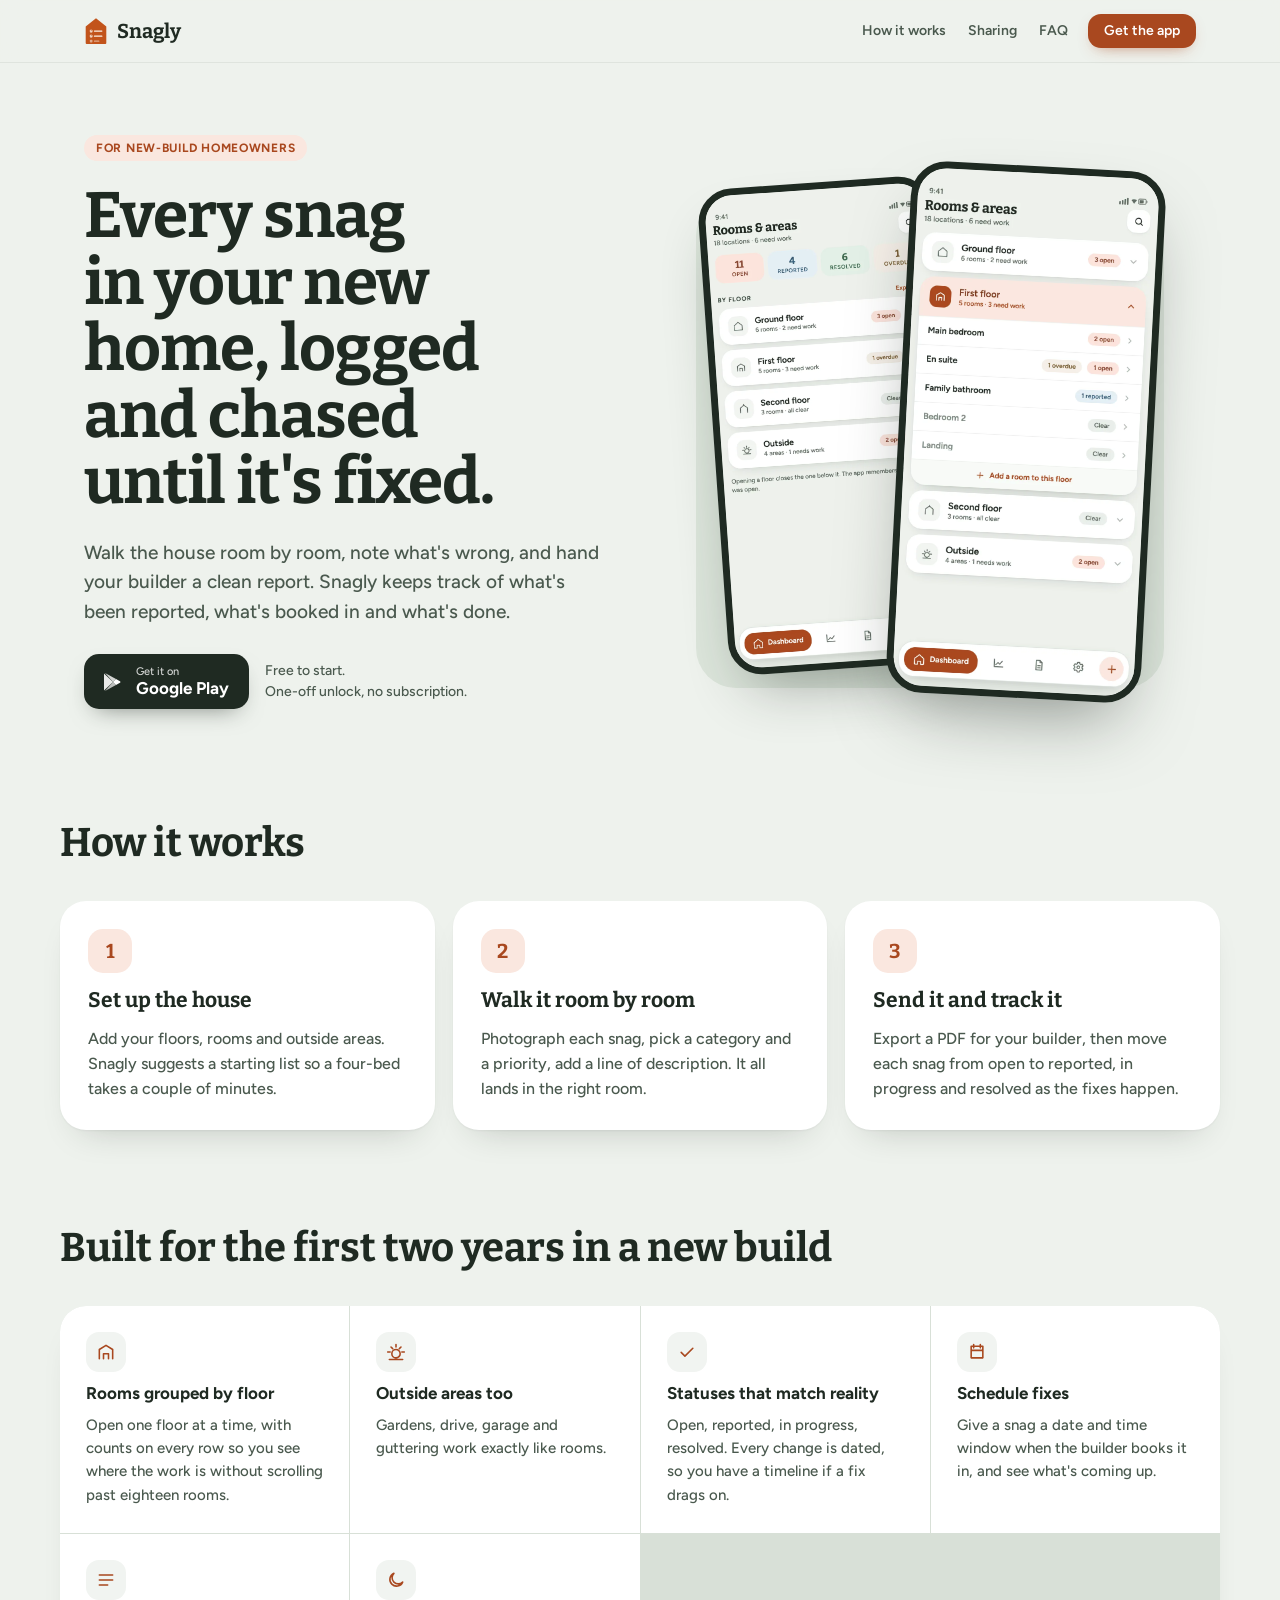
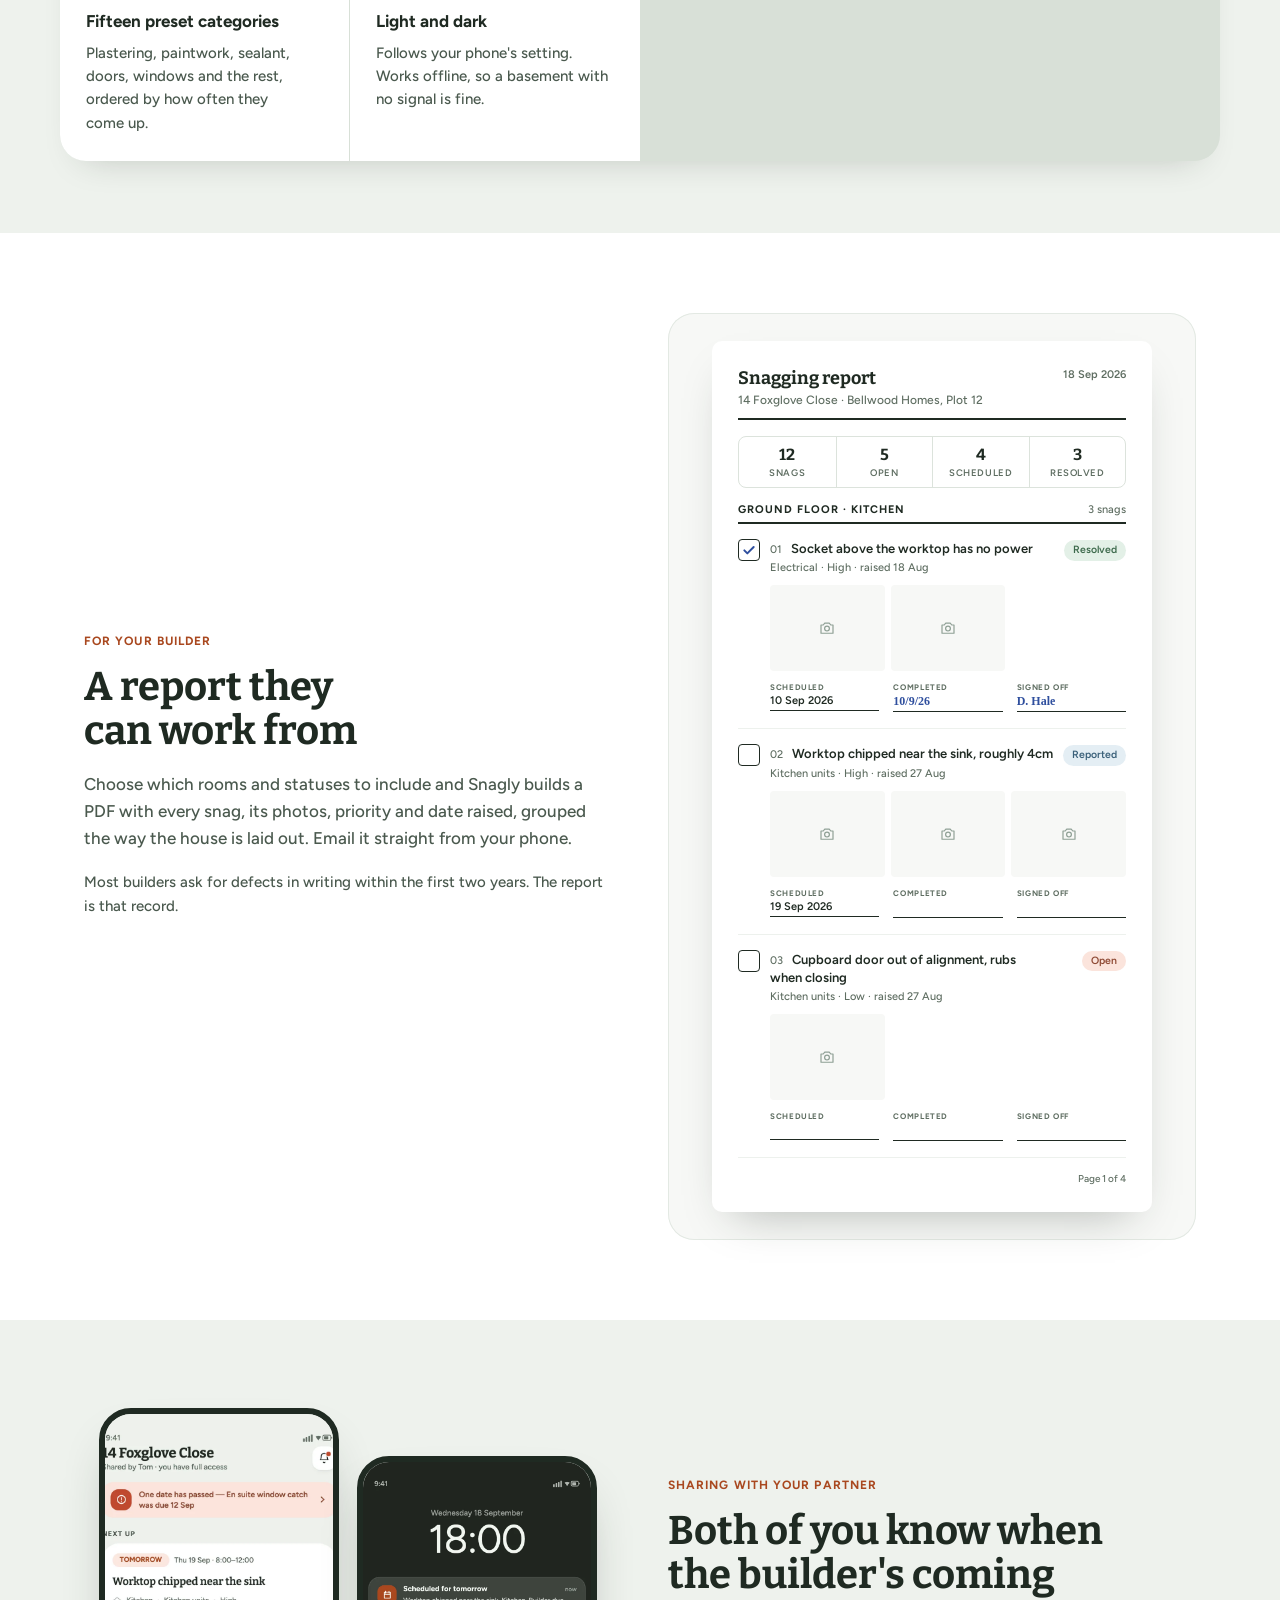
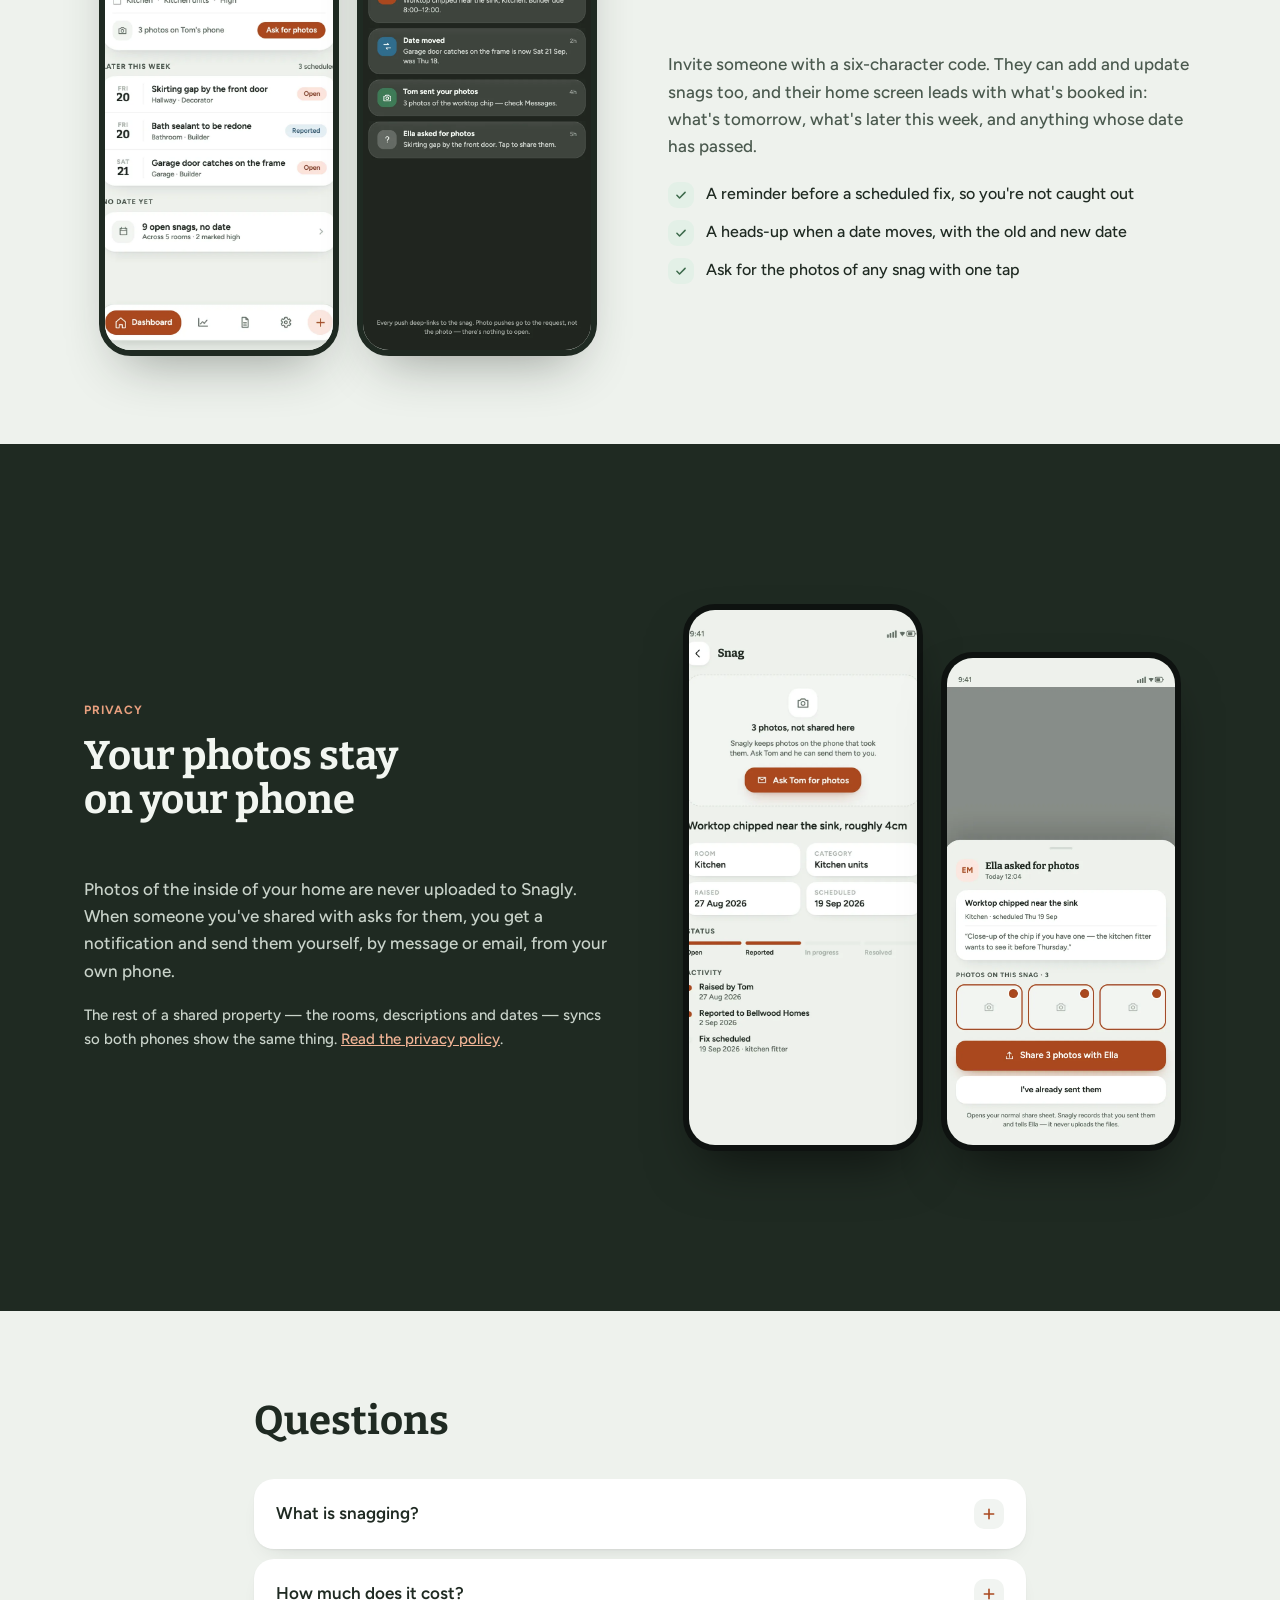
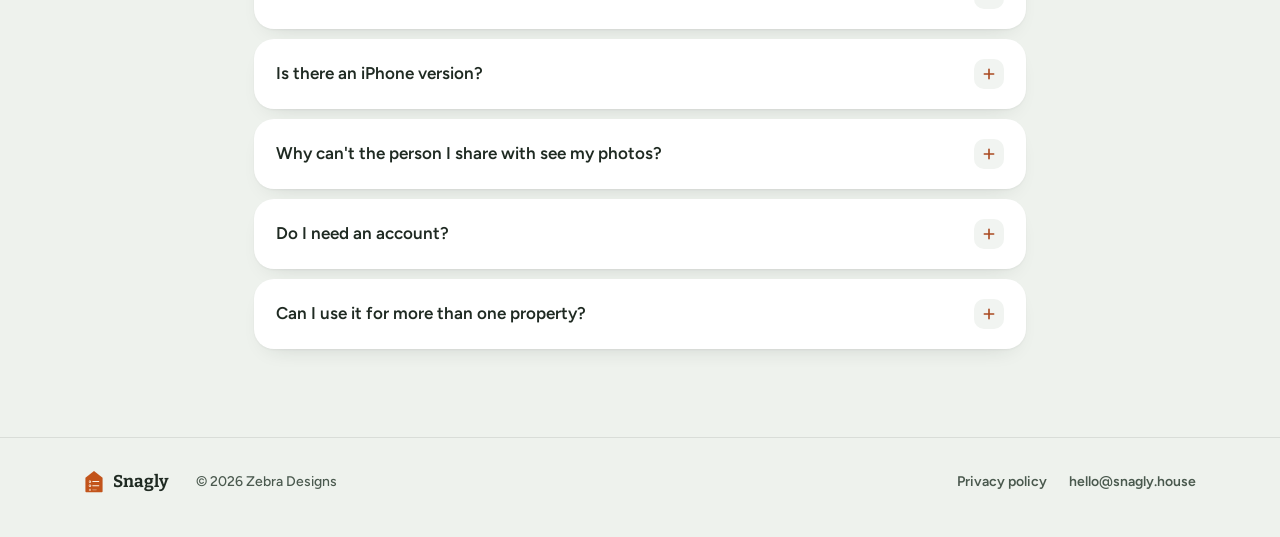
==== commit 18fa7cb0: "fix: remove registered-address placeholder, add full report mock detail The privacy page's "Who we a" ====
--- a/index.html
+++ b/index.html
@@ -172,31 +172,84 @@
               </div>
               <span class="report-mock-head-date">18 Sep 2026</span>
             </div>
-            <span class="report-mock-group">Ground floor · Kitchen</span>
+            <div class="report-mock-totals">
+              <div class="report-mock-total"><strong>12</strong><span>Snags</span></div>
+              <div class="report-mock-total"><strong>5</strong><span>Open</span></div>
+              <div class="report-mock-total"><strong>4</strong><span>Scheduled</span></div>
+              <div class="report-mock-total"><strong>3</strong><span>Resolved</span></div>
+            </div>
+            <div class="report-mock-group">
+              <span>Ground floor · Kitchen</span>
+              <span>3 snags</span>
+            </div>
+
             <div class="report-row">
-              <span class="report-row-num">01</span>
-              <div class="report-row-body">
-                <span>Socket above the worktop has no power</span>
-                <span>Electrical · High · raised 18 Aug</span>
-              </div>
-              <span class="report-chip chip-reported">Reported</span>
-            </div>
+              <div class="report-row-head">
+                <span class="report-row-box checked">
+                  <svg viewBox="0 0 24 24" width="16" height="16" fill="none" stroke-width="3" stroke-linecap="round" stroke-linejoin="round" aria-hidden="true"><path d="M5 12.5l4.5 4.5L19 7.5"></path></svg>
+                </span>
+                <div class="report-row-body">
+                  <span><span class="report-row-num">01</span> Socket above the worktop has no power</span>
+                  <span>Electrical · High · raised 18 Aug</span>
+                </div>
+                <span class="report-chip chip-resolved">Resolved</span>
+              </div>
+              <div class="report-row-photos">
+                <div class="report-photo-tile"><svg viewBox="0 0 24 24" width="18" height="18" fill="none" stroke="#8fa095" stroke-width="1.6" stroke-linecap="round" stroke-linejoin="round" aria-hidden="true"><path d="M4 8h3l2-2.5h6L17 8h3v11H4zM12 16a3.2 3.2 0 1 0 0-6.4 3.2 3.2 0 0 0 0 6.4"></path></svg></div>
+                <div class="report-photo-tile"><svg viewBox="0 0 24 24" width="18" height="18" fill="none" stroke="#8fa095" stroke-width="1.6" stroke-linecap="round" stroke-linejoin="round" aria-hidden="true"><path d="M4 8h3l2-2.5h6L17 8h3v11H4zM12 16a3.2 3.2 0 1 0 0-6.4 3.2 3.2 0 0 0 0 6.4"></path></svg></div>
+              </div>
+              <div class="report-row-fields">
+                <div class="report-field"><span class="report-field-label">Scheduled</span><span class="report-field-value">10 Sep 2026</span></div>
+                <div class="report-field"><span class="report-field-label">Completed</span><span class="report-field-value hand">10/9/26</span></div>
+                <div class="report-field"><span class="report-field-label">Signed off</span><span class="report-field-value hand">D. Hale</span></div>
+              </div>
+            </div>
+
             <div class="report-row">
-              <span class="report-row-num">02</span>
-              <div class="report-row-body">
-                <span>Worktop chipped near the sink, roughly 4cm</span>
-                <span>Kitchen units · High · raised 27 Aug</span>
-              </div>
-              <span class="report-chip chip-open">Open</span>
-            </div>
+              <div class="report-row-head">
+                <span class="report-row-box">
+                  <svg viewBox="0 0 24 24" width="16" height="16" fill="none" stroke-width="3" stroke-linecap="round" stroke-linejoin="round" aria-hidden="true"><path d="M5 12.5l4.5 4.5L19 7.5"></path></svg>
+                </span>
+                <div class="report-row-body">
+                  <span><span class="report-row-num">02</span> Worktop chipped near the sink, roughly 4cm</span>
+                  <span>Kitchen units · High · raised 27 Aug</span>
+                </div>
+                <span class="report-chip chip-reported">Reported</span>
+              </div>
+              <div class="report-row-photos">
+                <div class="report-photo-tile"><svg viewBox="0 0 24 24" width="18" height="18" fill="none" stroke="#8fa095" stroke-width="1.6" stroke-linecap="round" stroke-linejoin="round" aria-hidden="true"><path d="M4 8h3l2-2.5h6L17 8h3v11H4zM12 16a3.2 3.2 0 1 0 0-6.4 3.2 3.2 0 0 0 0 6.4"></path></svg></div>
+                <div class="report-photo-tile"><svg viewBox="0 0 24 24" width="18" height="18" fill="none" stroke="#8fa095" stroke-width="1.6" stroke-linecap="round" stroke-linejoin="round" aria-hidden="true"><path d="M4 8h3l2-2.5h6L17 8h3v11H4zM12 16a3.2 3.2 0 1 0 0-6.4 3.2 3.2 0 0 0 0 6.4"></path></svg></div>
+                <div class="report-photo-tile"><svg viewBox="0 0 24 24" width="18" height="18" fill="none" stroke="#8fa095" stroke-width="1.6" stroke-linecap="round" stroke-linejoin="round" aria-hidden="true"><path d="M4 8h3l2-2.5h6L17 8h3v11H4zM12 16a3.2 3.2 0 1 0 0-6.4 3.2 3.2 0 0 0 0 6.4"></path></svg></div>
+              </div>
+              <div class="report-row-fields">
+                <div class="report-field"><span class="report-field-label">Scheduled</span><span class="report-field-value">19 Sep 2026</span></div>
+                <div class="report-field"><span class="report-field-label">Completed</span><span class="report-field-value hand blank">—</span></div>
+                <div class="report-field"><span class="report-field-label">Signed off</span><span class="report-field-value hand blank">—</span></div>
+              </div>
+            </div>
+
             <div class="report-row">
-              <span class="report-row-num">03</span>
-              <div class="report-row-body">
-                <span>Cupboard door out of alignment</span>
-                <span>Kitchen units · Low · raised 27 Aug</span>
-              </div>
-              <span class="report-chip chip-progress">In progress</span>
-            </div>
+              <div class="report-row-head">
+                <span class="report-row-box">
+                  <svg viewBox="0 0 24 24" width="16" height="16" fill="none" stroke-width="3" stroke-linecap="round" stroke-linejoin="round" aria-hidden="true"><path d="M5 12.5l4.5 4.5L19 7.5"></path></svg>
+                </span>
+                <div class="report-row-body">
+                  <span><span class="report-row-num">03</span> Cupboard door out of alignment, rubs when closing</span>
+                  <span>Kitchen units · Low · raised 27 Aug</span>
+                </div>
+                <span class="report-chip chip-open">Open</span>
+              </div>
+              <div class="report-row-photos">
+                <div class="report-photo-tile"><svg viewBox="0 0 24 24" width="18" height="18" fill="none" stroke="#8fa095" stroke-width="1.6" stroke-linecap="round" stroke-linejoin="round" aria-hidden="true"><path d="M4 8h3l2-2.5h6L17 8h3v11H4zM12 16a3.2 3.2 0 1 0 0-6.4 3.2 3.2 0 0 0 0 6.4"></path></svg></div>
+              </div>
+              <div class="report-row-fields">
+                <div class="report-field"><span class="report-field-label">Scheduled</span><span class="report-field-value blank">—</span></div>
+                <div class="report-field"><span class="report-field-label">Completed</span><span class="report-field-value hand blank">—</span></div>
+                <div class="report-field"><span class="report-field-label">Signed off</span><span class="report-field-value hand blank">—</span></div>
+              </div>
+            </div>
+
+            <span class="report-mock-footer">Page 1 of 4</span>
           </div>
         </div>
       </div>
--- a/assets/css/style.css
+++ b/assets/css/style.css
@@ -24,6 +24,7 @@
   --report-outer: #f7f8f6;
   --report-ring: #e3e9e3;
   --report-divider: #edf1ed;
+  --report-divider-strong: #dce3dc;
   --report-meta: #5f6e62;
   --report-heading: #2c3a30;
   --max-width: 1160px;
@@ -496,40 +497,114 @@
   white-space: nowrap;
 }
 
+.report-mock-totals {
+  display: grid;
+  grid-template-columns: repeat(4, 1fr);
+  border: 1px solid var(--report-divider-strong);
+  border-radius: 8px;
+  overflow: hidden;
+}
+
+.report-mock-total {
+  display: flex;
+  flex-direction: column;
+  align-items: center;
+  gap: 5px;
+  padding: 10px 4px;
+}
+
+.report-mock-total:not(:first-child) {
+  border-left: 1px solid var(--report-divider-strong);
+}
+
+.report-mock-total strong {
+  font: 700 16px/1 "Bitter", Georgia, serif;
+}
+
+.report-mock-total span {
+  font: 600 9.5px/1 "Figtree", sans-serif;
+  letter-spacing: 0.06em;
+  text-transform: uppercase;
+  color: var(--report-meta);
+}
+
 .report-mock-group {
-  font: 700 10.5px/1 "Figtree", sans-serif;
+  display: flex;
+  align-items: center;
+  gap: 10px;
+  border-bottom: 2px solid var(--dark);
+  padding-bottom: 7px;
+}
+
+.report-mock-group span:first-child {
+  font: 700 11px/1 "Figtree", sans-serif;
   letter-spacing: 0.09em;
   text-transform: uppercase;
-  color: var(--ink2);
+}
+
+.report-mock-group span:last-child {
+  font: 500 11px/1 "Figtree", sans-serif;
+  color: var(--report-meta);
+  margin-left: auto;
 }
 
 .report-row {
+  display: flex;
+  flex-direction: column;
+  gap: 12px;
+  padding-bottom: 16px;
+  border-bottom: 1px solid var(--report-divider);
+}
+
+.report-row:last-child {
+  border-bottom: none;
+  padding-bottom: 0;
+}
+
+.report-row-head {
   display: grid;
   grid-template-columns: 22px 1fr auto;
   gap: 10px;
   align-items: start;
-  padding-bottom: 12px;
-  border-bottom: 1px solid var(--report-divider);
-}
-
-.report-row:last-child {
-  border-bottom: none;
-  padding-bottom: 0;
+}
+
+.report-row-box {
+  width: 22px;
+  height: 22px;
+  border-radius: 4px;
+  border: 1.5px solid var(--dark);
+  box-sizing: border-box;
+  display: flex;
+  align-items: center;
+  justify-content: center;
+  flex: none;
+  margin-top: -1px;
+}
+
+.report-row-box svg {
+  stroke: transparent;
+}
+
+.report-row-box.checked svg {
+  stroke: #2f4f9e;
 }
 
 .report-row-num {
   font: 700 12px/1.4 "Figtree", sans-serif;
   color: var(--report-meta);
+  margin-right: 6px;
 }
 
 .report-row-body {
   display: flex;
   flex-direction: column;
   gap: 4px;
+  min-width: 0;
 }
 
 .report-row-body span:first-child {
   font: 600 13px/1.4 "Figtree", sans-serif;
+  text-wrap: pretty;
 }
 
 .report-row-body span:last-child {
@@ -547,6 +622,66 @@
 .chip-reported { background: #e4eef4; color: #3a6079; }
 .chip-open { background: #fbe4dc; color: #8e4a34; }
 .chip-progress { background: #f4efe6; color: #7a5d33; }
+.chip-resolved { background: var(--tick-bg); color: var(--tick-fg); }
+
+.report-row-photos {
+  display: grid;
+  grid-template-columns: repeat(3, 1fr);
+  gap: 6px;
+  padding-left: 32px;
+}
+
+.report-photo-tile {
+  aspect-ratio: 4 / 3;
+  border-radius: 4px;
+  background: var(--report-outer);
+  display: flex;
+  align-items: center;
+  justify-content: center;
+}
+
+.report-row-fields {
+  display: grid;
+  grid-template-columns: repeat(auto-fit, minmax(90px, 1fr));
+  gap: 10px 14px;
+  padding-left: 32px;
+}
+
+.report-field {
+  display: flex;
+  flex-direction: column;
+  gap: 4px;
+}
+
+.report-field-label {
+  font: 700 8px/1 "Figtree", sans-serif;
+  letter-spacing: 0.08em;
+  text-transform: uppercase;
+  color: var(--report-meta);
+}
+
+.report-field-value {
+  font: 600 11px/1 "Figtree", sans-serif;
+  color: var(--ink);
+  padding-bottom: 4px;
+  border-bottom: 1px solid var(--dark);
+  min-height: 12px;
+}
+
+.report-field-value.hand {
+  font: 600 12px/1 "Segoe Print", "Bradley Hand", "Comic Sans MS", cursive;
+  color: #2f4f9e;
+}
+
+.report-field-value.blank {
+  color: transparent;
+}
+
+.report-mock-footer {
+  font: 500 10px/1 "Figtree", sans-serif;
+  color: var(--report-meta);
+  text-align: right;
+}
 
 /* Sharing section */
 
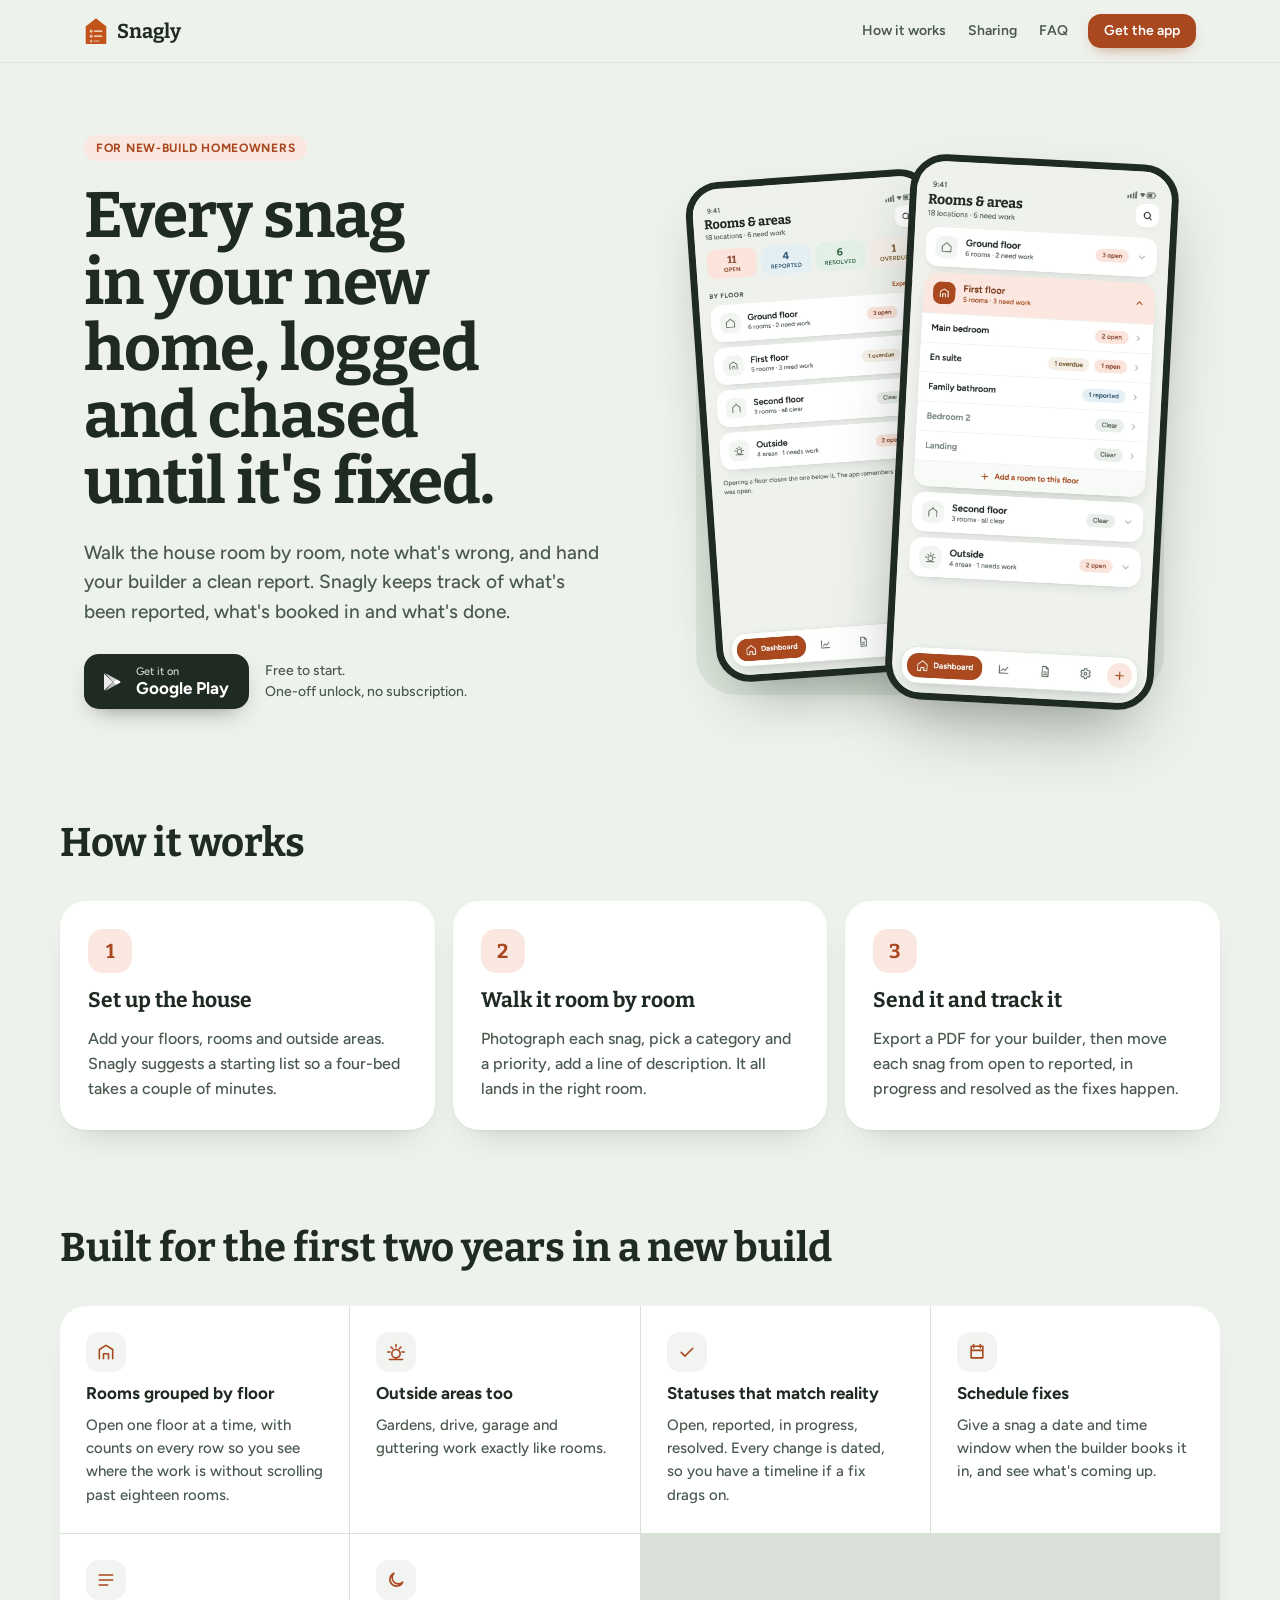
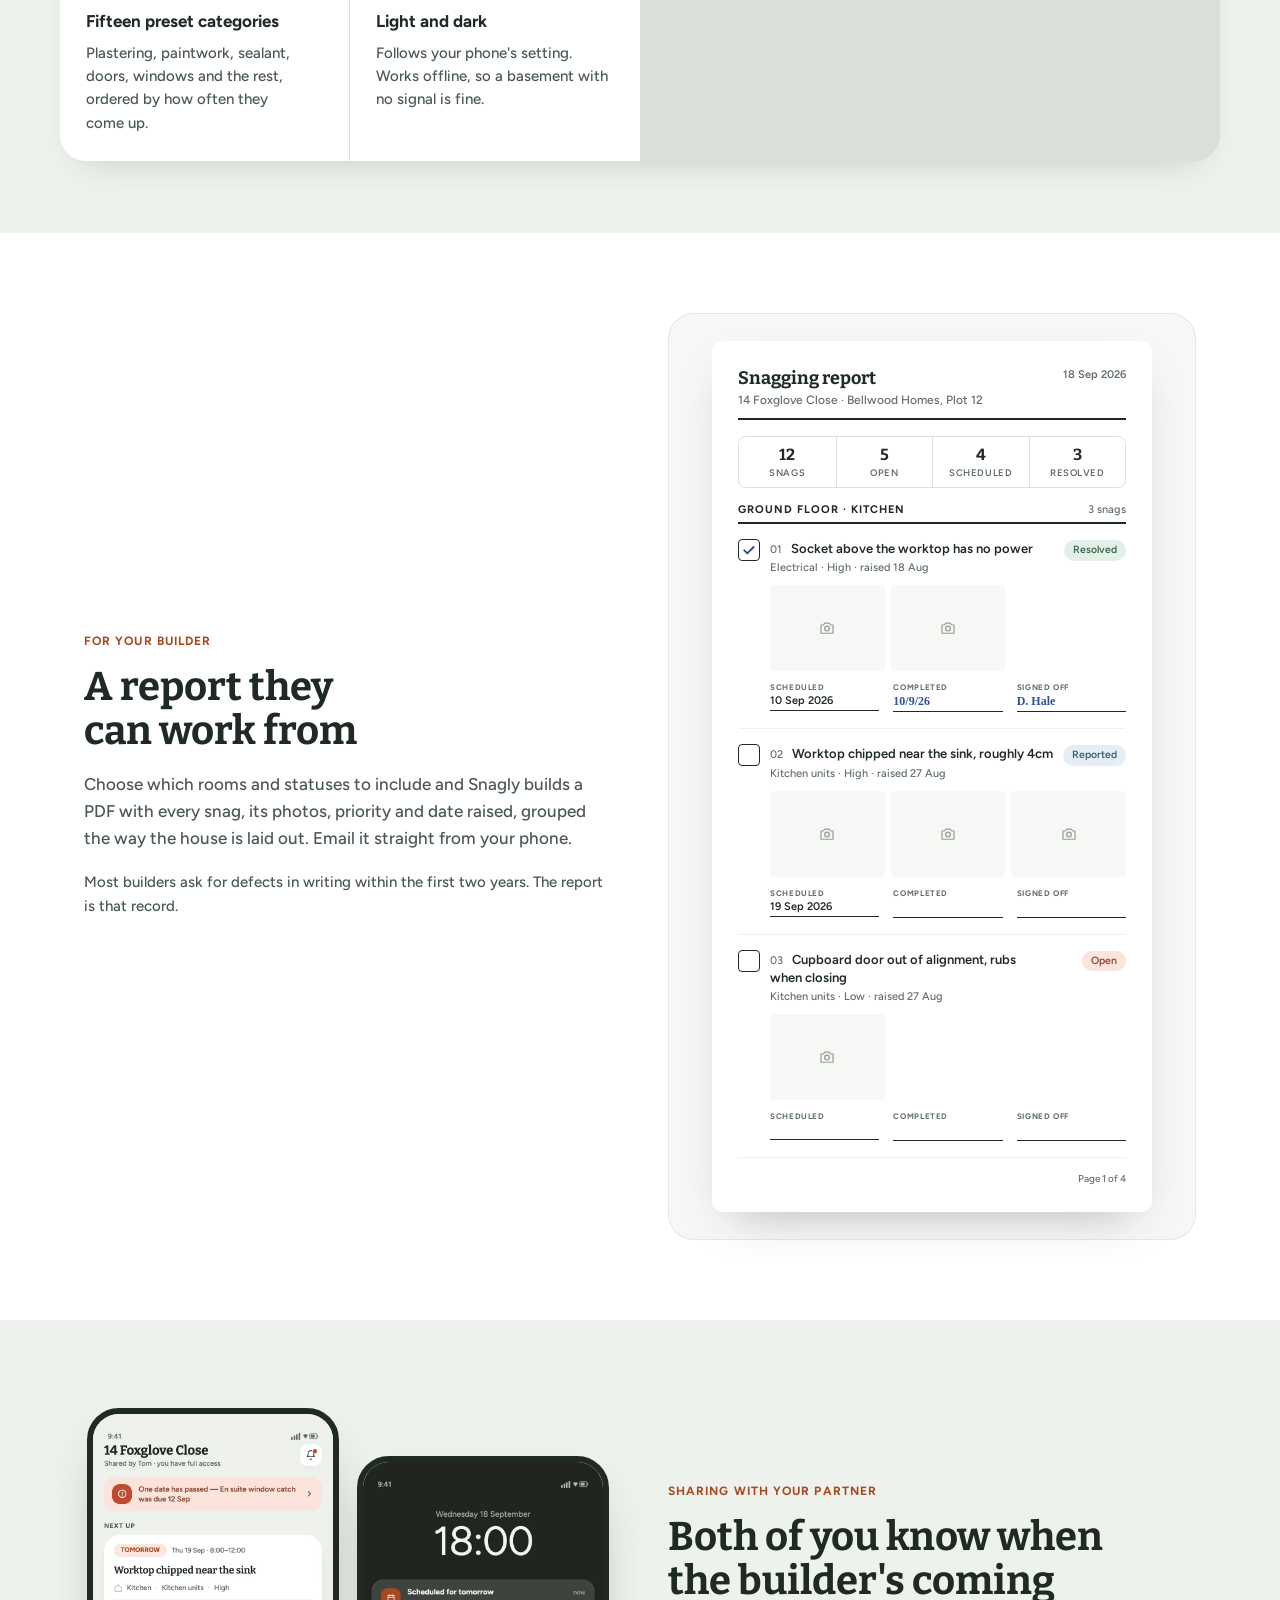
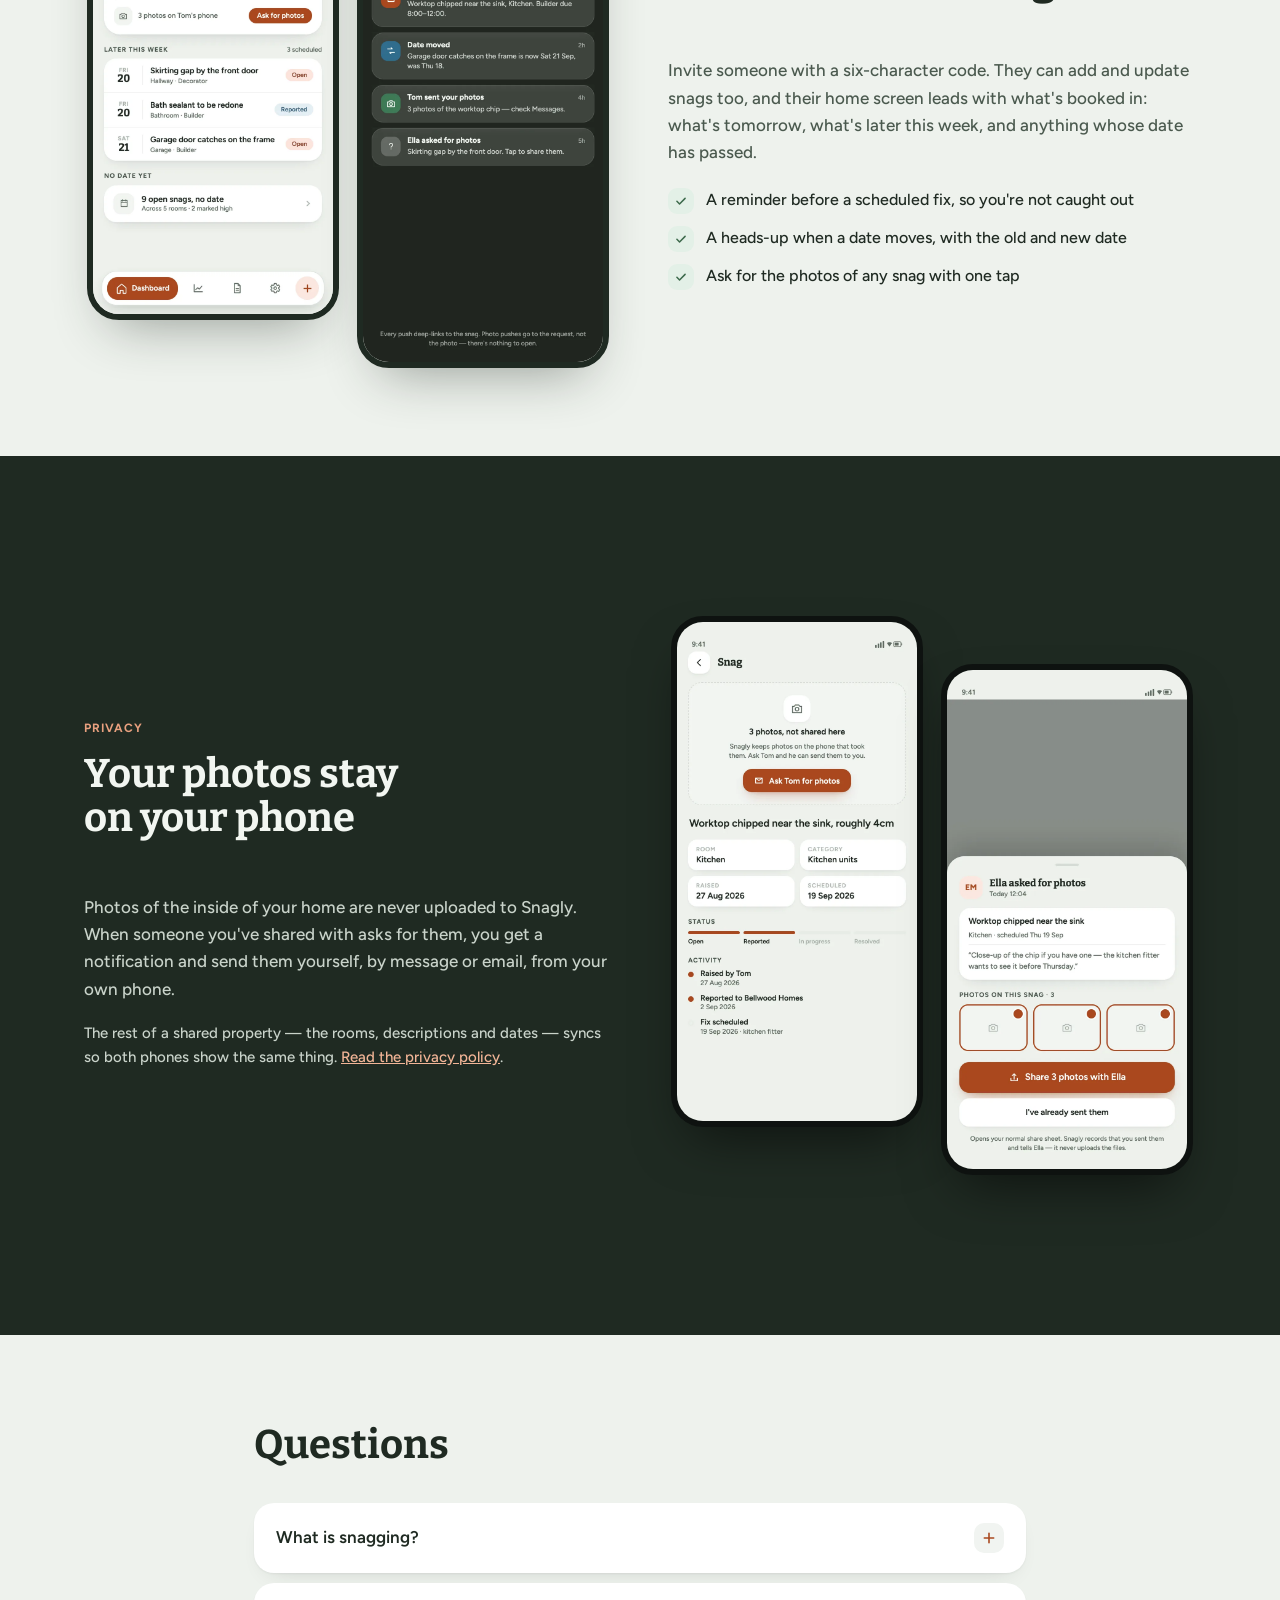
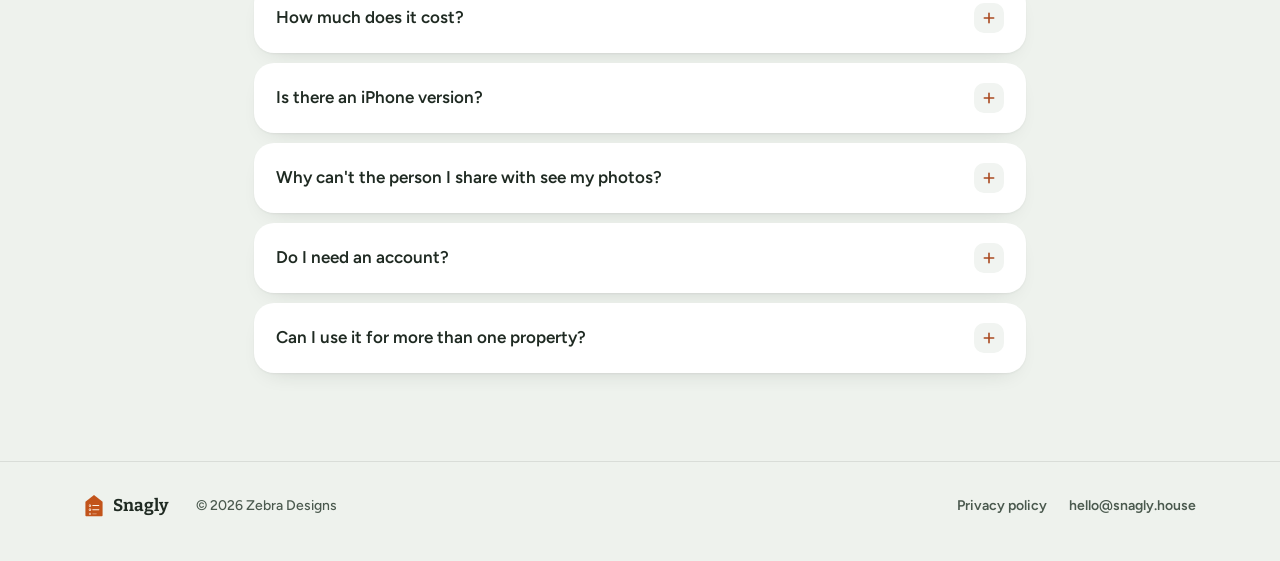
==== commit 9e0767c7: "feat: point Get the app / Play badge at the live Play Store listing Snagly is published: https://pla" ====
--- a/assets/css/style.css
+++ b/assets/css/style.css
@@ -271,6 +271,13 @@
 }
 
 .phone-frame {
+  /* aspect-ratio below is declared on this element (or a more specific
+     rule for it) and must describe the image area, not the box the
+     border also lives in — content-box keeps the border's width from
+     silently squeezing that ratio, which otherwise forces object-fit:
+     cover into a small centred crop that clips real screenshots'
+     edge-to-edge content (status bar, buttons flush to the frame). */
+  box-sizing: content-box;
   position: relative;
   border-radius: 34px;
   overflow: hidden;
@@ -698,6 +705,12 @@
 .sharing-shots {
   display: flex;
   justify-content: center;
+  /* Default (stretch) would grow the un-offset phone to match the flex
+     line's height, which the second phone's margin-top: 48px inflates
+     — that stretch overrides its own aspect-ratio and squashes the
+     image inside via object-fit: cover, cropping it much more
+     aggressively than the frame border ever did. */
+  align-items: flex-start;
   gap: 18px;
 }
 
@@ -810,6 +823,7 @@
 .privacy-shots {
   display: flex;
   justify-content: center;
+  align-items: flex-start;
   gap: 18px;
 }
 
@@ -1066,4 +1080,23 @@
   .hero-shots {
     min-height: 420px;
   }
-}
+
+  /* The nav links have nowhere clean to go at this width without a
+     hamburger menu (ruled out — see design/CLAUDE.md), and every
+     section they link to is one scroll away anyway. Dropping them
+     keeps the header a single row instead of the links wrapping onto
+     their own disconnected line above the logo. */
+  .site-nav {
+    display: none;
+  }
+
+  .footer-inner {
+    flex-direction: column;
+    text-align: center;
+  }
+
+  .footer-links {
+    margin-left: 0;
+    justify-content: center;
+  }
+}
